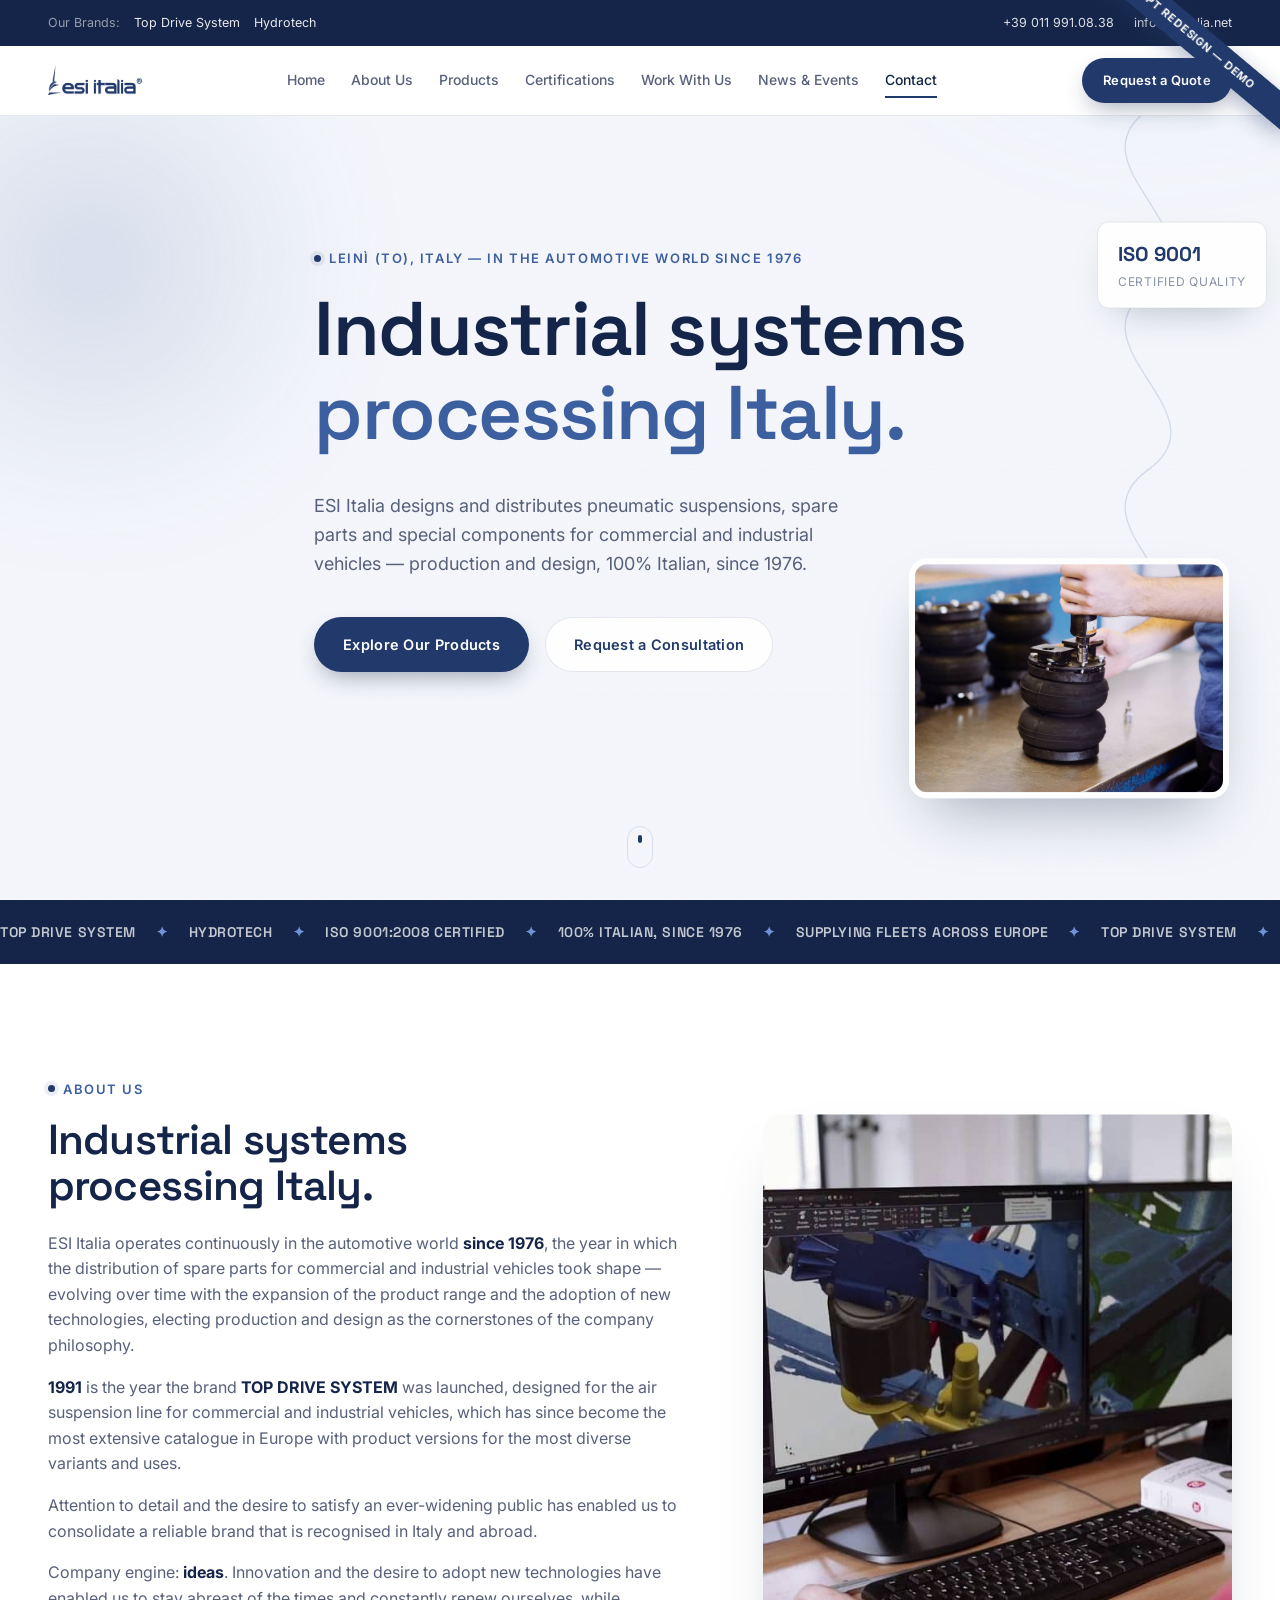
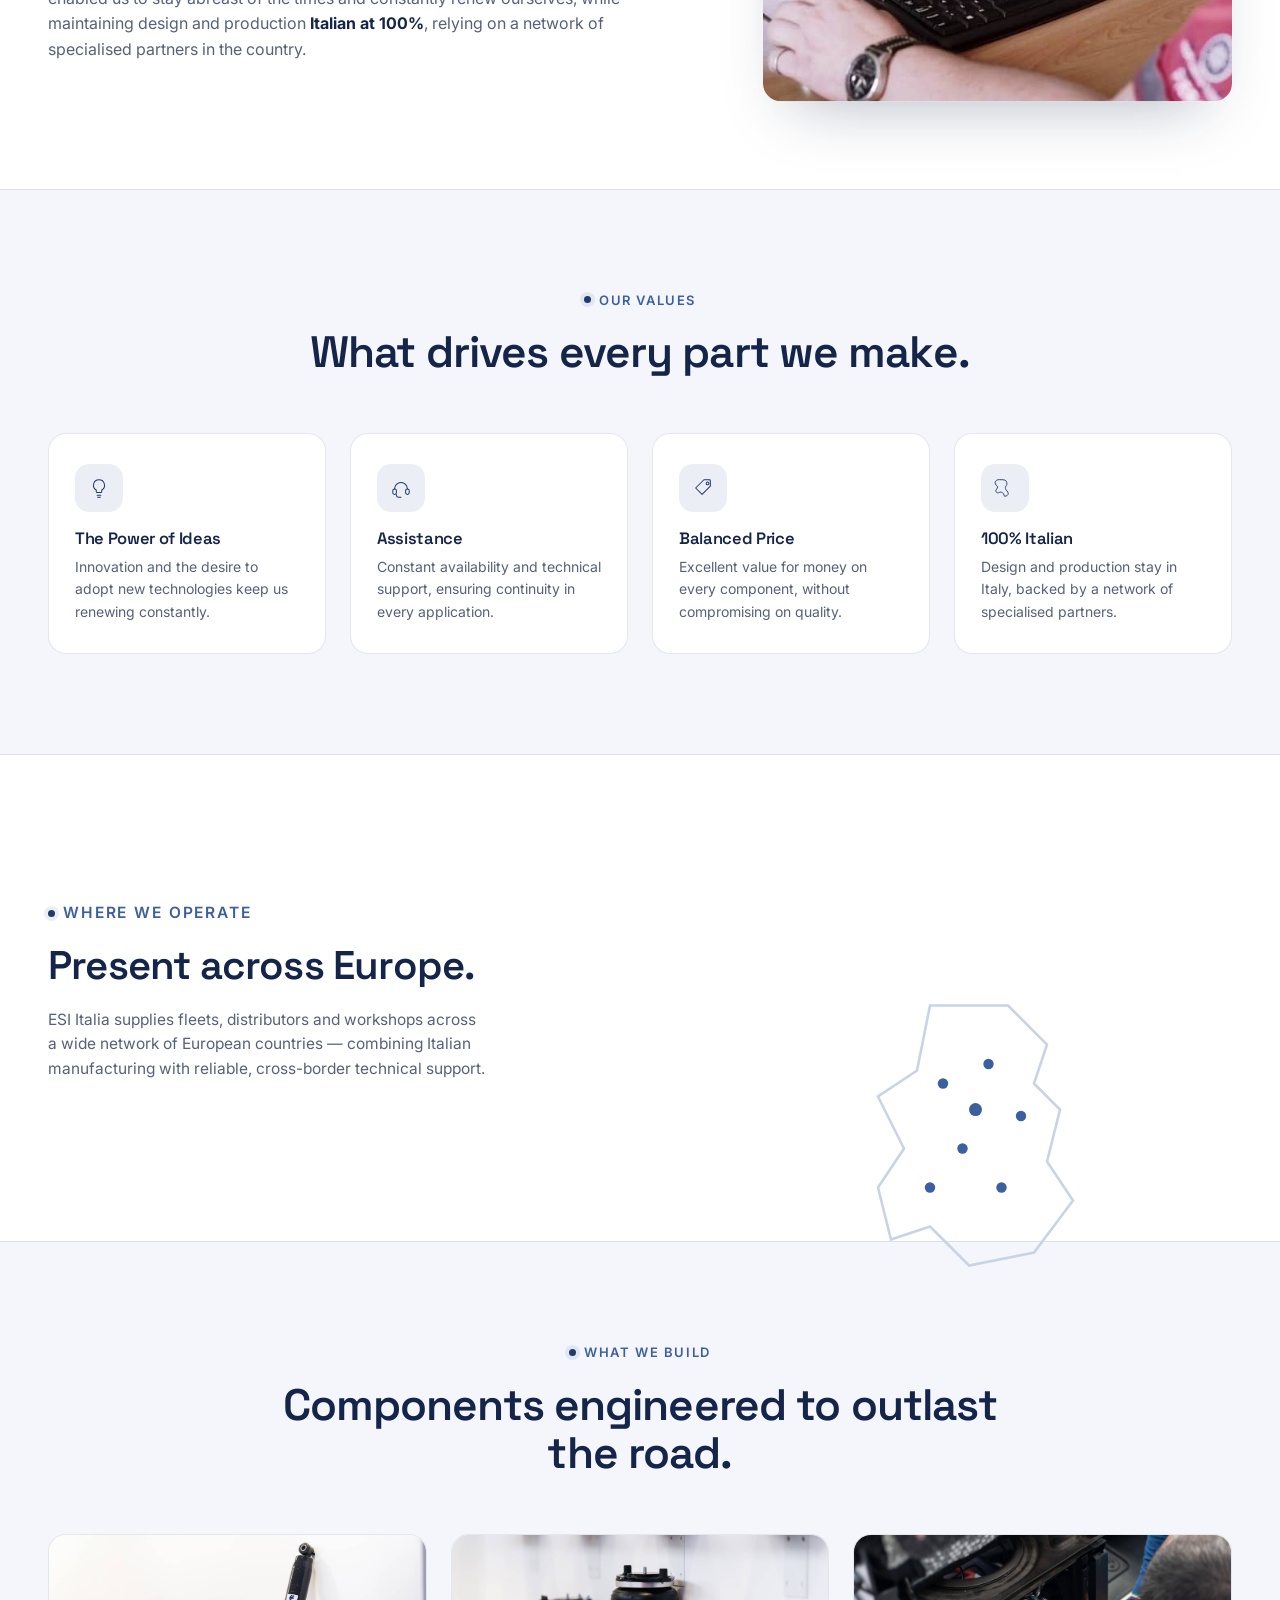
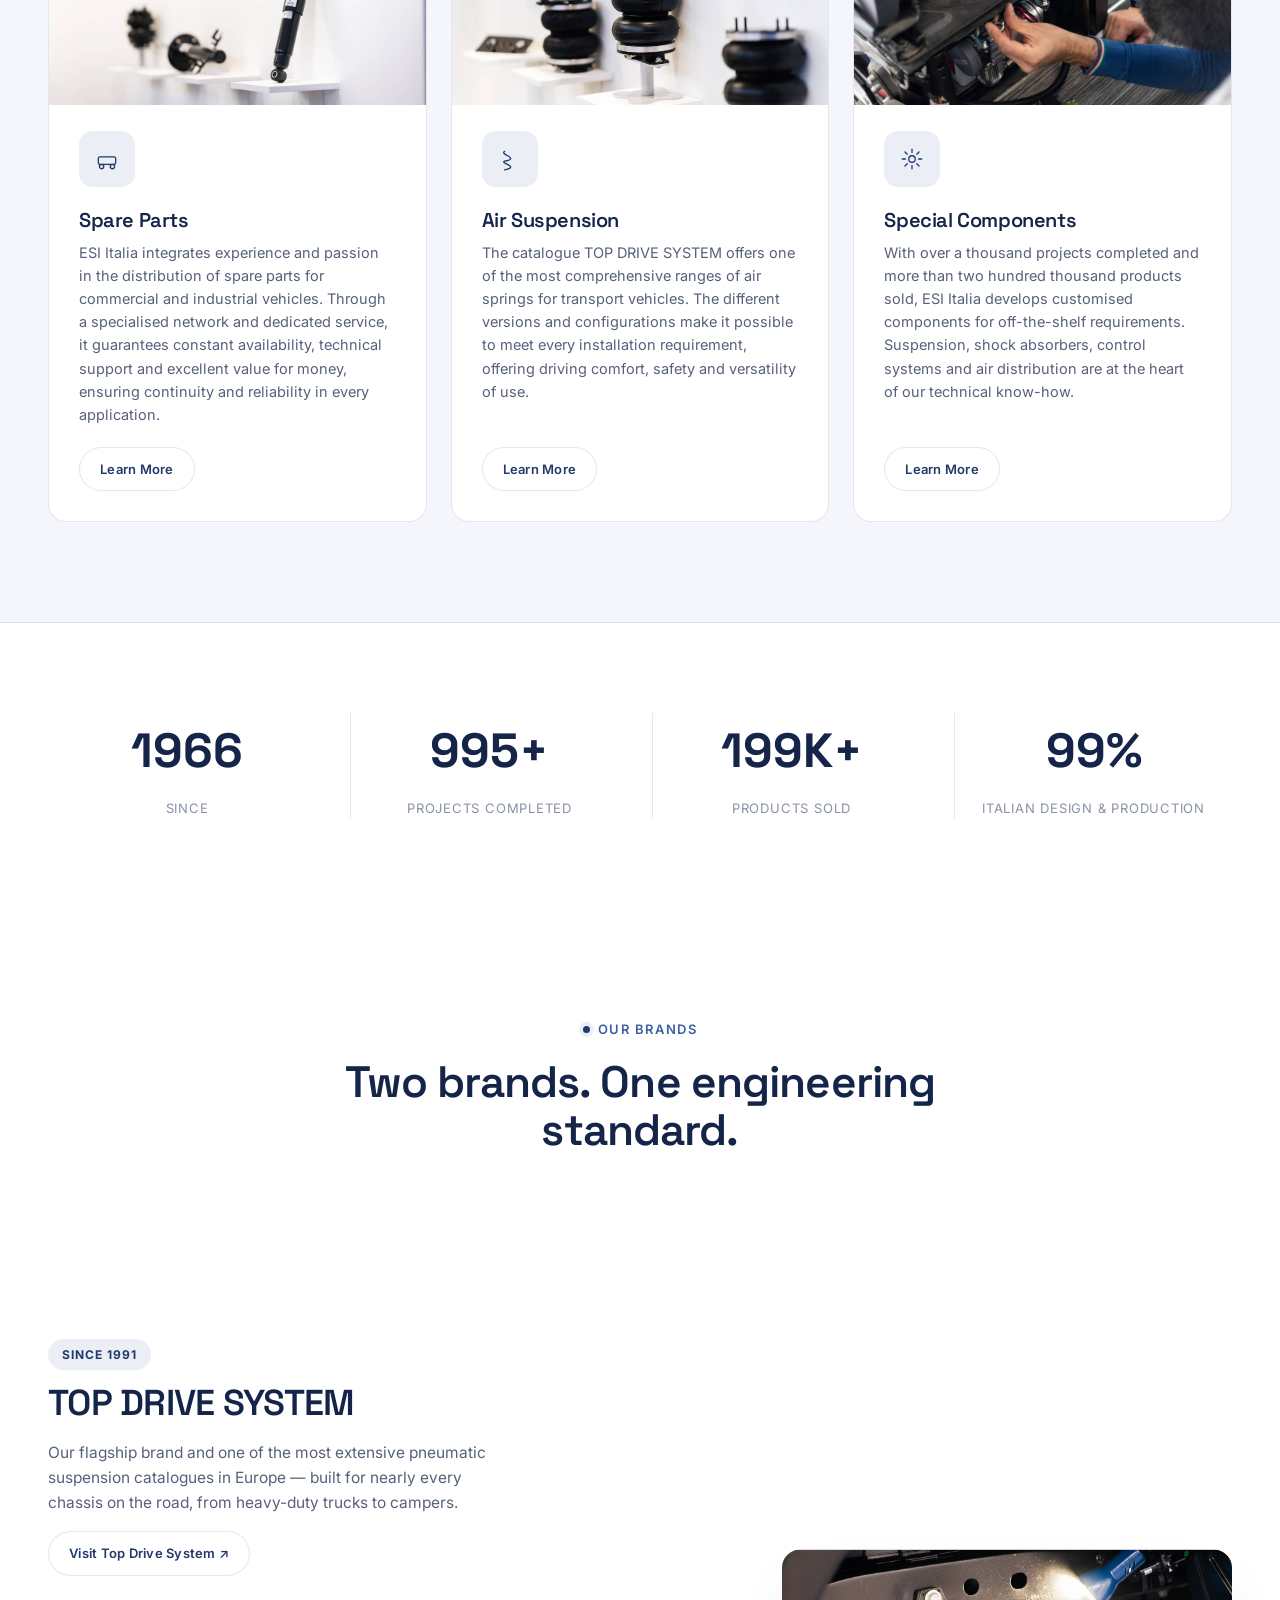
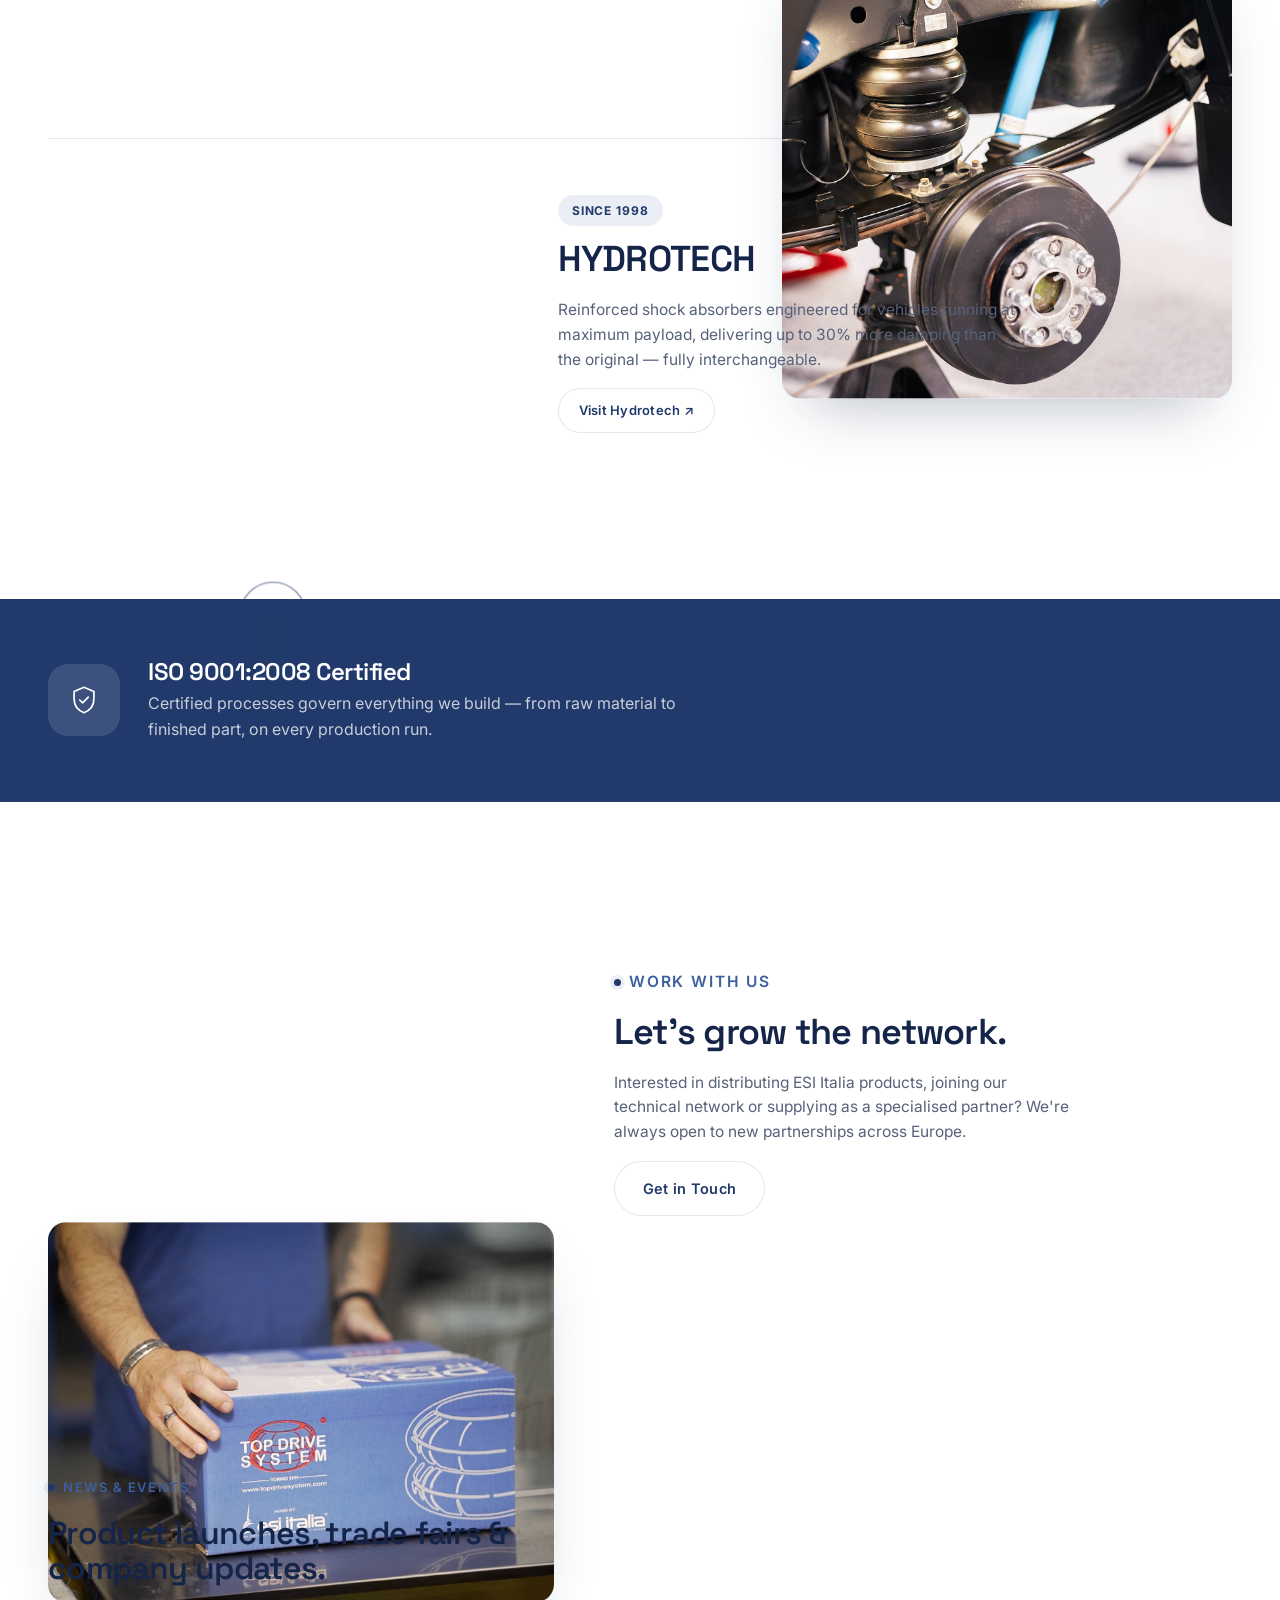
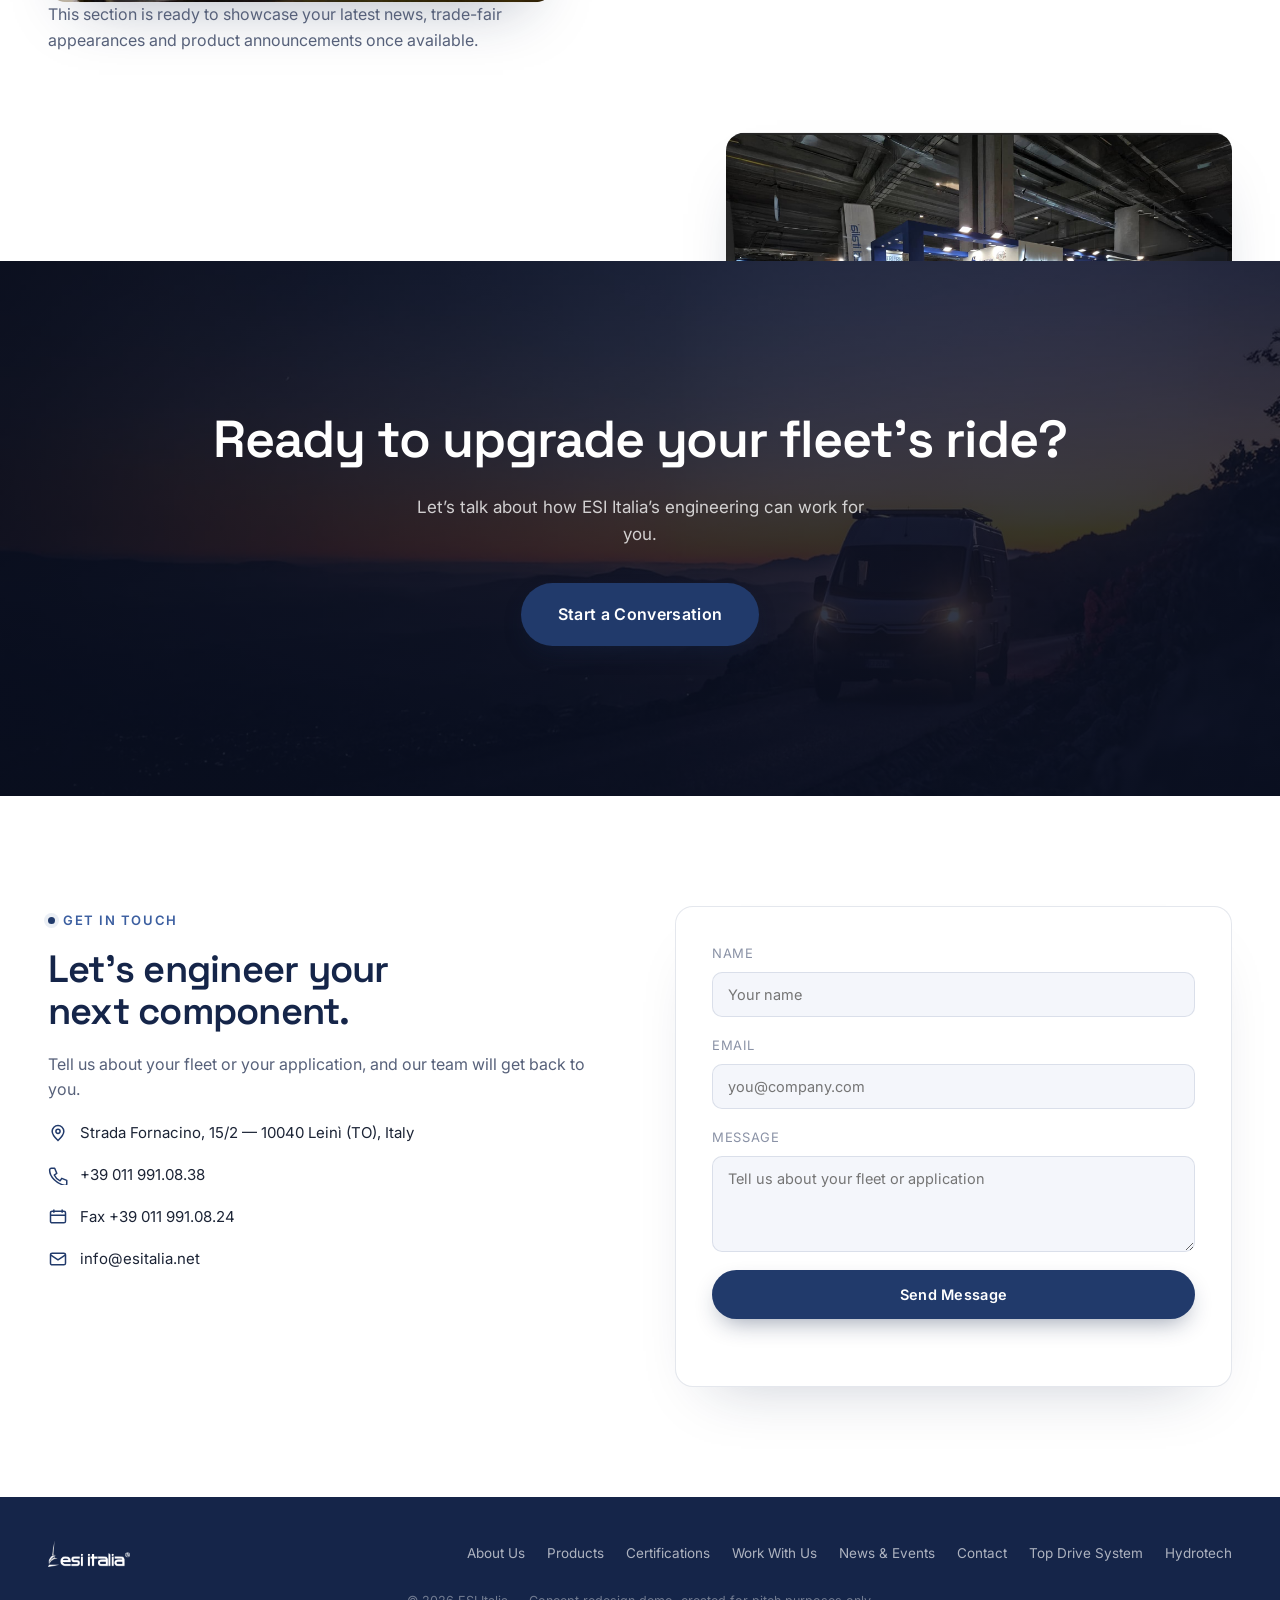
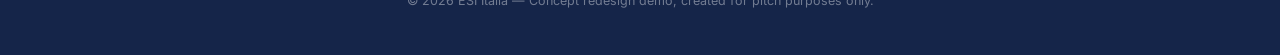
==== esitalia/index.html @ 76a517fd "Wire in real ESI Italia brand assets and photography Move all uploaded images into esitalia/Assets/." ====
<!doctype html>
<html lang="en">
<head>
<meta charset="UTF-8" />
<meta name="viewport" content="width=device-width, initial-scale=1, viewport-fit=cover" />
<title>ESI Italia — Industrial Systems Processing Italy</title>
<meta name="description" content="ESI Italia — pneumatic suspensions, spare parts and special components for commercial and industrial vehicles. In the automotive world since 1976, Leinì (TO), Italy." />
<link rel="icon" type="image/png" href="Assets/favicon.png" />
<link rel="preconnect" href="https://fonts.googleapis.com" />
<link rel="preconnect" href="https://fonts.gstatic.com" crossorigin />
<link href="https://fonts.googleapis.com/css2?family=Space+Grotesk:wght@500;600;700&family=Inter:wght@400;500;600;700&display=swap" rel="stylesheet" />
<link rel="stylesheet" href="css/style.css" />
</head>
<body>

<div class="demo-flag" aria-hidden="true">Concept Redesign — Demo</div>
<div class="progress-bar" id="progressBar"></div>
<div class="noise" aria-hidden="true"></div>

<!-- ================= UTILITY BAR ================= -->
<div class="utility-bar">
  <div class="container utility-inner">
    <div class="utility-brands">
      <span>Our Brands:</span>
      <a href="https://www.topdrivesystem.it/en/" target="_blank" rel="noopener">Top Drive System</a>
      <a href="https://www.hydrotech.it/en/" target="_blank" rel="noopener">Hydrotech</a>
    </div>
    <div class="utility-contact">
      <a href="tel:+390119910838">+39 011 991.08.38</a>
      <a href="mailto:info@esitalia.net">info@esitalia.net</a>
    </div>
  </div>
</div>

<!-- ================= NAV ================= -->
<header class="nav" id="nav">
  <div class="nav-inner container">
    <a href="#home" class="logo" aria-label="ESI Italia home">
      <img src="Assets/Completo-Navy.png" alt="ESI Italia" class="logo-img" />
    </a>

    <nav class="nav-links" id="navLinks">
      <a href="#home" data-nav>Home</a>
      <a href="#about" data-nav>About Us</a>
      <a href="#products" data-nav>Products</a>
      <a href="#certifications" data-nav>Certifications</a>
      <a href="#work" data-nav>Work With Us</a>
      <a href="#news" data-nav>News &amp; Events</a>
      <a href="#contact" data-nav>Contact</a>
    </nav>

    <a href="#contact" class="btn btn-primary btn-sm magnetic">
      <span>Request a Quote</span>
    </a>

    <button class="burger" id="burger" aria-label="Toggle menu" aria-expanded="false">
      <span></span><span></span><span></span>
    </button>
  </div>
</header>

<main id="home">

  <!-- ================= HERO ================= -->
  <section class="hero">
    <div class="hero-bg" aria-hidden="true">
      <div class="blob blob-1" data-speed="0.15"></div>
      <div class="blob blob-2" data-speed="0.28"></div>
      <svg class="hero-lines" data-speed="0.12" viewBox="0 0 800 800" preserveAspectRatio="none" aria-hidden="true">
        <g class="coil" stroke="#3c5fa0" stroke-width="1.4" fill="none" opacity="0.3">
          <path d="M650 40 C 560 90, 740 150, 650 200 C 560 250, 740 310, 650 360 C 560 410, 740 470, 650 520 C 560 570, 740 630, 650 680" />
        </g>
        <g class="grid-lines" stroke="#213a6b" stroke-width="0.5" opacity="0.06">
          <line x1="0" y1="120" x2="800" y2="120"/>
          <line x1="0" y1="320" x2="800" y2="320"/>
          <line x1="0" y1="520" x2="800" y2="520"/>
          <line x1="0" y1="720" x2="800" y2="720"/>
        </g>
      </svg>
      <div class="hero-photo" data-speed="0.1">
        <img src="Assets/esiitalia-montaggio.jpg" alt="ESI Italia technician assembling an air suspension component" loading="eager" />
      </div>
    </div>

    <div class="container hero-inner">
      <p class="eyebrow reveal"><span class="dot"></span>Leinì (TO), Italy — In the Automotive World Since 1976</p>
      <h1 class="hero-title">
        <span class="reveal" style="--d:0">Industrial systems</span>
        <span class="reveal accent-text" style="--d:1">processing Italy.</span>
      </h1>
      <p class="hero-sub reveal" style="--d:2">
        ESI Italia designs and distributes pneumatic suspensions, spare parts and special
        components for commercial and industrial vehicles — production and design, 100%
        Italian, since 1976.
      </p>
      <div class="hero-cta reveal" style="--d:3">
        <a href="#products" class="btn btn-primary magnetic"><span>Explore Our Products</span></a>
        <a href="#contact" class="btn btn-ghost magnetic"><span>Request a Consultation</span></a>
      </div>
    </div>

    <div class="hero-chips" aria-hidden="true">
      <div class="chip chip-1" data-speed="0.2">
        <strong>1000+</strong><span>Projects Delivered</span>
      </div>
      <div class="chip chip-2" data-speed="0.35">
        <strong>200,000+</strong><span>Products Sold</span>
      </div>
      <div class="chip chip-3" data-speed="0.12">
        <strong>ISO 9001</strong><span>Certified Quality</span>
      </div>
    </div>

    <a href="#marquee" class="scroll-cue" aria-label="Scroll down">
      <span></span>
    </a>
  </section>

  <!-- ================= MARQUEE ================= -->
  <section class="marquee" id="marquee">
    <div class="marquee-track">
      <span>TOP DRIVE SYSTEM</span><span class="sep">✦</span>
      <span>HYDROTECH</span><span class="sep">✦</span>
      <span>ISO 9001:2008 CERTIFIED</span><span class="sep">✦</span>
      <span>100% ITALIAN, SINCE 1976</span><span class="sep">✦</span>
      <span>SUPPLYING FLEETS ACROSS EUROPE</span><span class="sep">✦</span>
      <span>TOP DRIVE SYSTEM</span><span class="sep">✦</span>
      <span>HYDROTECH</span><span class="sep">✦</span>
      <span>ISO 9001:2008 CERTIFIED</span><span class="sep">✦</span>
      <span>100% ITALIAN, SINCE 1976</span><span class="sep">✦</span>
      <span>SUPPLYING FLEETS ACROSS EUROPE</span><span class="sep">✦</span>
    </div>
  </section>

  <!-- ================= ABOUT ================= -->
  <section class="about" id="about">
    <div class="container about-grid">
      <div class="about-copy">
        <p class="eyebrow reveal"><span class="dot"></span>About Us</p>
        <h2 class="reveal">Industrial systems processing Italy.</h2>
        <p class="reveal" style="--d:1">
          ESI Italia operates continuously in the automotive world <strong>since 1976</strong>,
          the year in which the distribution of spare parts for commercial and industrial vehicles
          took shape — evolving over time with the expansion of the product range and the adoption
          of new technologies, electing production and design as the cornerstones of the company
          philosophy.
        </p>
        <p class="reveal" style="--d:2">
          <strong>1991</strong> is the year the brand <strong>TOP DRIVE SYSTEM</strong> was launched,
          designed for the air suspension line for commercial and industrial vehicles, which has
          since become the most extensive catalogue in Europe with product versions for the most
          diverse variants and uses.
        </p>
        <p class="reveal" style="--d:3">
          Attention to detail and the desire to satisfy an ever-widening public has enabled us to
          consolidate a reliable brand that is recognised in Italy and abroad.
        </p>
        <p class="reveal" style="--d:4">
          Company engine: <strong>ideas</strong>. Innovation and the desire to adopt new
          technologies have enabled us to stay abreast of the times and constantly renew ourselves,
          while maintaining design and production <strong>Italian at 100%</strong>, relying on a
          network of specialised partners in the country.
        </p>
      </div>
      <div class="about-visual reveal" style="--d:2" data-speed="0.08">
        <img src="Assets/esiitalia-progettazione-sospensioni.jpeg" alt="ESI Italia engineers designing suspension components in CAD" loading="lazy" />
      </div>
    </div>
  </section>

  <!-- ================= VALUES ================= -->
  <section class="values">
    <div class="container">
      <p class="eyebrow reveal center"><span class="dot"></span>Our Values</p>
      <h2 class="section-title reveal center">What drives every part we make.</h2>
      <div class="values-grid">
        <div class="value reveal">
          <div class="card-icon sm"><svg viewBox="0 0 48 48"><path d="M24 6a12 12 0 0 0-6 22.4V32a2 2 0 0 0 2 2h8a2 2 0 0 0 2-2v-3.6A12 12 0 0 0 24 6z" stroke="#213a6b" stroke-width="2.2" fill="none" stroke-linejoin="round"/><path d="M20 40h8M21 44h6" stroke="#213a6b" stroke-width="2.2" stroke-linecap="round"/></svg></div>
          <h4>The Power of Ideas</h4>
          <p>Innovation and the desire to adopt new technologies keep us renewing constantly.</p>
        </div>
        <div class="value reveal" style="--d:1">
          <div class="card-icon sm"><svg viewBox="0 0 48 48"><path d="M10 26a14 14 0 0 1 28 0" stroke="#213a6b" stroke-width="2.2" fill="none" stroke-linecap="round"/><rect x="6" y="26" width="8" height="12" rx="4" stroke="#213a6b" stroke-width="2.2" fill="none"/><rect x="34" y="26" width="8" height="12" rx="4" stroke="#213a6b" stroke-width="2.2" fill="none"/><path d="M14 38v2a4 4 0 0 0 4 4h6" stroke="#213a6b" stroke-width="2.2" fill="none" stroke-linecap="round"/></svg></div>
          <h4>Assistance</h4>
          <p>Constant availability and technical support, ensuring continuity in every application.</p>
        </div>
        <div class="value reveal" style="--d:2">
          <div class="card-icon sm"><svg viewBox="0 0 48 48"><path d="M26 6h12a2 2 0 0 1 2 2v12L22 38 8 24 26 6z" stroke="#213a6b" stroke-width="2.2" fill="none" stroke-linejoin="round"/><circle cx="34" cy="14" r="3" stroke="#213a6b" stroke-width="2.2" fill="none"/></svg></div>
          <h4>Balanced Price</h4>
          <p>Excellent value for money on every component, without compromising on quality.</p>
        </div>
        <div class="value reveal" style="--d:3">
          <div class="card-icon sm"><svg viewBox="0 0 48 48"><path d="M20 6c6 0 9 5 8 10-1 4-4 5-3 9 1 5 6 6 6 11 0 4-4 6-8 6-3-8-5-9-9-9-3 0-5 3-8 1-3-2-2-6 0-8 3-3 2-6-1-8-4-3-3-9 1-11 3-2 8-1 14-1z" stroke="#213a6b" stroke-width="2" fill="none" stroke-linejoin="round"/></svg></div>
          <h4>100% Italian</h4>
          <p>Design and production stay in Italy, backed by a network of specialised partners.</p>
        </div>
      </div>
    </div>
  </section>

  <!-- ================= WHERE WE OPERATE ================= -->
  <section class="operate">
    <div class="container operate-grid">
      <div class="operate-copy reveal">
        <p class="eyebrow"><span class="dot"></span>Where We Operate</p>
        <h2>Present across Europe.</h2>
        <p>ESI Italia supplies fleets, distributors and workshops across a wide network of
        European countries — combining Italian manufacturing with reliable, cross-border
        technical support.</p>
      </div>
      <div class="operate-visual reveal" style="--d:1" data-speed="0.08">
        <svg viewBox="0 0 200 220" class="europe-art" aria-hidden="true">
          <path d="M60 10 L120 10 L150 40 L140 70 L160 90 L150 130 L170 160 L140 200 L90 210 L60 180 L30 190 L20 150 L40 120 L20 80 L50 60 Z"
                fill="none" stroke="#c9d3e6" stroke-width="2"/>
          <circle class="pin" cx="70" cy="70" r="4"/>
          <circle class="pin" cx="105" cy="55" r="4"/>
          <circle class="pin" cx="130" cy="95" r="4"/>
          <circle class="pin" cx="85" cy="120" r="4"/>
          <circle class="pin" cx="60" cy="150" r="4"/>
          <circle class="pin" cx="115" cy="150" r="4"/>
          <circle class="pin" cx="95" cy="90" r="5" style="--pd:0.3s"/>
        </svg>
      </div>
    </div>
  </section>

  <!-- ================= PRODUCTS ================= -->
  <section class="products" id="products">
    <div class="container">
      <p class="eyebrow reveal center"><span class="dot"></span>What We Build</p>
      <h2 class="section-title reveal center">Components engineered to outlast the road.</h2>

      <div class="product-grid">
        <article class="product-card reveal">
          <div class="product-photo"><img src="Assets/esi-italia-prodotti-made-in-italy-innovativi.jpg" alt="ESI Italia spare parts and shock absorbers on display" loading="lazy" /></div>
          <div class="card-icon">
            <svg viewBox="0 0 48 48"><rect x="8" y="20" width="32" height="14" rx="3" stroke="#213a6b" stroke-width="2.4" fill="none"/><circle cx="14" cy="38" r="4" stroke="#213a6b" stroke-width="2.4" fill="none"/><circle cx="34" cy="38" r="4" stroke="#213a6b" stroke-width="2.4" fill="none"/></svg>
          </div>
          <h3>Spare Parts</h3>
          <p>ESI Italia integrates experience and passion in the distribution of spare parts for commercial and industrial vehicles. Through a specialised network and dedicated service, it guarantees constant availability, technical support and excellent value for money, ensuring continuity and reliability in every application.</p>
          <a href="#contact" class="btn btn-ghost btn-sm magnetic"><span>Learn More</span></a>
        </article>

        <article class="product-card reveal" style="--d:1">
          <div class="product-photo"><img src="Assets/esiitalia-esposizione-sospensioni-in-fiera.jpg" alt="TOP DRIVE SYSTEM air suspension bellows on display" loading="lazy" /></div>
          <div class="card-icon">
            <svg viewBox="0 0 48 48"><path d="M14 10 C 4 16, 44 22, 14 28 C 4 32, 44 38, 14 44" stroke="#213a6b" stroke-width="2.4" fill="none" stroke-linecap="round"/></svg>
          </div>
          <h3>Air Suspension</h3>
          <p>The catalogue TOP DRIVE SYSTEM offers one of the most comprehensive ranges of air springs for transport vehicles. The different versions and configurations make it possible to meet every installation requirement, offering driving comfort, safety and versatility of use.</p>
          <a href="#contact" class="btn btn-ghost btn-sm magnetic"><span>Learn More</span></a>
        </article>

        <article class="product-card reveal" style="--d:2">
          <div class="product-photo"><img src="Assets/sopensioni-con-qualita-italiana.jpeg" alt="ESI Italia technician installing an air control unit" loading="lazy" /></div>
          <div class="card-icon">
            <svg viewBox="0 0 48 48"><circle cx="24" cy="24" r="6" stroke="#213a6b" stroke-width="2.4" fill="none"/><path d="M24 6v6M24 36v6M6 24h6M36 24h6M11 11l4.2 4.2M32.8 32.8L37 37M37 11l-4.2 4.2M15.2 32.8L11 37" stroke="#213a6b" stroke-width="2.4" stroke-linecap="round"/></svg>
          </div>
          <h3>Special Components</h3>
          <p>With over a thousand projects completed and more than two hundred thousand products sold, ESI Italia develops customised components for off-the-shelf requirements. Suspension, shock absorbers, control systems and air distribution are at the heart of our technical know-how.</p>
          <a href="#contact" class="btn btn-ghost btn-sm magnetic"><span>Learn More</span></a>
        </article>
      </div>
    </div>
  </section>

  <!-- ================= STATS ================= -->
  <section class="stats container">
    <div class="stat reveal">
      <span class="stat-num" data-count="1976" data-format="year">0</span>
      <span class="stat-label">Since</span>
    </div>
    <div class="stat reveal" style="--d:1">
      <span class="stat-num" data-count="1000" data-suffix="+">0</span>
      <span class="stat-label">Projects Completed</span>
    </div>
    <div class="stat reveal" style="--d:2">
      <span class="stat-num" data-count="200" data-suffix="K+">0</span>
      <span class="stat-label">Products Sold</span>
    </div>
    <div class="stat reveal" style="--d:3">
      <span class="stat-num" data-count="100" data-suffix="%">0</span>
      <span class="stat-label">Italian Design &amp; Production</span>
    </div>
  </section>

  <!-- ================= BRANDS ================= -->
  <section class="brands" id="brands">
    <div class="container">
      <p class="eyebrow reveal center"><span class="dot"></span>Our Brands</p>
      <h2 class="section-title reveal center">Two brands. One engineering standard.</h2>

      <div class="brand-block reveal">
        <div class="brand-copy">
          <span class="brand-tag">Since 1991</span>
          <h3>TOP DRIVE SYSTEM</h3>
          <p>Our flagship brand and one of the most extensive pneumatic suspension catalogues in
          Europe — built for nearly every chassis on the road, from heavy-duty trucks to campers.</p>
          <a href="https://www.topdrivesystem.it/en/" target="_blank" rel="noopener" class="btn btn-ghost btn-sm magnetic"><span>Visit Top Drive System ↗</span></a>
        </div>
        <div class="brand-visual photo" data-speed="0.08">
          <img src="Assets/sospensione-esi-italia-come-funziona.jpg" alt="TOP DRIVE SYSTEM air suspension installed on a vehicle" loading="lazy" />
        </div>
      </div>

      <div class="brand-block reverse reveal" style="--d:1">
        <div class="brand-copy">
          <span class="brand-tag">Since 1998</span>
          <h3>HYDROTECH</h3>
          <p>Reinforced shock absorbers engineered for vehicles running at maximum payload,
          delivering up to 30% more damping than the original — fully interchangeable.</p>
          <a href="https://www.hydrotech.it/en/" target="_blank" rel="noopener" class="btn btn-ghost btn-sm magnetic"><span>Visit Hydrotech ↗</span></a>
        </div>
        <div class="brand-visual" data-speed="0.08">
          <svg viewBox="0 0 200 200"><rect x="70" y="20" width="60" height="160" rx="30" stroke="#213a6b" stroke-width="1.5" fill="none" opacity="0.5"/><rect x="85" y="50" width="30" height="100" rx="15" fill="#213a6b" opacity="0.85"/></svg>
        </div>
      </div>
    </div>
  </section>

  <!-- ================= CERTIFICATIONS ================= -->
  <section class="certifications" id="certifications">
    <div class="container cert-inner reveal">
      <div class="cert-badge">
        <svg viewBox="0 0 48 48"><path d="M24 6l14 6v10c0 10-6 17-14 20-8-3-14-10-14-20V12z" stroke="#fff" stroke-width="2.4" fill="none" stroke-linejoin="round"/><path d="M18 24l4 4 8-8" stroke="#fff" stroke-width="2.4" fill="none" stroke-linecap="round" stroke-linejoin="round"/></svg>
      </div>
      <div>
        <h2>ISO 9001:2008 Certified</h2>
        <p>Certified processes govern everything we build — from raw material to finished part, on every production run.</p>
      </div>
    </div>
  </section>

  <!-- ================= WORK WITH US ================= -->
  <section class="work" id="work">
    <div class="container work-grid">
      <div class="work-photo reveal" data-speed="0.06">
        <img src="Assets/spedizione-prodotti-esiitalia.jpg" alt="Preparing a TOP DRIVE SYSTEM, made by ESI Italia, shipment" loading="lazy" />
      </div>
      <div class="work-copy reveal" style="--d:1">
        <p class="eyebrow"><span class="dot"></span>Work With Us</p>
        <h2>Let&rsquo;s grow the network.</h2>
        <p>Interested in distributing ESI Italia products, joining our technical network or supplying
        as a specialised partner? We're always open to new partnerships across Europe.</p>
        <a href="#contact" class="btn btn-ghost magnetic"><span>Get in Touch</span></a>
      </div>
    </div>
  </section>

  <!-- ================= NEWS ================= -->
  <section class="news" id="news">
    <div class="container news-grid">
      <div class="news-copy reveal">
        <p class="eyebrow"><span class="dot"></span>News &amp; Events</p>
        <h2>Product launches, trade fairs &amp; company updates.</h2>
        <p class="muted">This section is ready to showcase your latest news, trade-fair appearances and product announcements once available.</p>
      </div>
      <div class="news-photo reveal" style="--d:1" data-speed="0.06">
        <img src="Assets/stand-fieristico.jpg" alt="ESI Italia and Top Drive System exhibition stand at a trade fair" loading="lazy" />
      </div>
    </div>
  </section>

  <!-- ================= CTA BANNER ================= -->
  <section class="cta-banner" style="background-image:url('Assets/fiere-di-settore-trasporto-mezzispeciali.jpeg')">
    <div class="container cta-inner reveal">
      <h2>Ready to upgrade your fleet&rsquo;s ride?</h2>
      <p>Let&rsquo;s talk about how ESI Italia&rsquo;s engineering can work for you.</p>
      <a href="#contact" class="btn btn-primary btn-lg magnetic"><span>Start a Conversation</span></a>
    </div>
  </section>

  <!-- ================= CONTACT ================= -->
  <section class="contact" id="contact">
    <div class="container contact-grid">
      <div class="contact-info reveal">
        <p class="eyebrow"><span class="dot"></span>Get in Touch</p>
        <h2>Let&rsquo;s engineer your next component.</h2>
        <p class="muted">Tell us about your fleet or your application, and our team will get back to you.</p>
        <div class="info-line">
          <svg viewBox="0 0 24 24"><path d="M12 21s-7-6.2-7-11a7 7 0 1 1 14 0c0 4.8-7 11-7 11z" stroke="#213a6b" stroke-width="1.8" fill="none"/><circle cx="12" cy="10" r="2.5" stroke="#213a6b" stroke-width="1.8" fill="none"/></svg>
          <span>Strada Fornacino, 15/2 — 10040 Leinì (TO), Italy</span>
        </div>
        <div class="info-line">
          <svg viewBox="0 0 24 24"><path d="M4 4h4l2.5 6-3 2a14 14 0 0 0 7 7l2-3 6 2.5v4a2 2 0 0 1-2 2C10.3 22.5 1.5 13.7 2 5.5A2 2 0 0 1 4 4z" stroke="#213a6b" stroke-width="1.8" fill="none" stroke-linejoin="round"/></svg>
          <span><a href="tel:+390119910838">+39 011 991.08.38</a></span>
        </div>
        <div class="info-line">
          <svg viewBox="0 0 24 24"><rect x="3" y="5" width="18" height="14" rx="2" stroke="#213a6b" stroke-width="1.8" fill="none"/><path d="M7 3v4M17 3v4M3 10h18" stroke="#213a6b" stroke-width="1.8" fill="none"/></svg>
          <span>Fax +39 011 991.08.24</span>
        </div>
        <div class="info-line">
          <svg viewBox="0 0 24 24"><rect x="3" y="5" width="18" height="14" rx="2" stroke="#213a6b" stroke-width="1.8" fill="none"/><path d="M3 7l9 6 9-6" stroke="#213a6b" stroke-width="1.8" fill="none"/></svg>
          <span><a href="mailto:info@esitalia.net">info@esitalia.net</a></span>
        </div>
      </div>

      <form class="contact-form reveal" style="--d:1" onsubmit="event.preventDefault(); this.querySelector('.form-status').textContent='Thanks — this is a demo form, no message was actually sent.';">
        <div class="field">
          <label for="name">Name</label>
          <input id="name" type="text" placeholder="Your name" required />
        </div>
        <div class="field">
          <label for="email">Email</label>
          <input id="email" type="email" placeholder="you@company.com" required />
        </div>
        <div class="field">
          <label for="message">Message</label>
          <textarea id="message" rows="4" placeholder="Tell us about your fleet or application"></textarea>
        </div>
        <button type="submit" class="btn btn-primary magnetic full"><span>Send Message</span></button>
        <p class="form-status" role="status"></p>
      </form>
    </div>
  </section>

</main>

<!-- ================= FOOTER ================= -->
<footer class="footer">
  <div class="container footer-inner">
    <a href="#home" class="logo">
      <img src="Assets/Completo-Bianco.webp" alt="ESI Italia" class="logo-img" />
    </a>
    <nav class="footer-links">
      <a href="#about">About Us</a>
      <a href="#products">Products</a>
      <a href="#certifications">Certifications</a>
      <a href="#work">Work With Us</a>
      <a href="#news">News &amp; Events</a>
      <a href="#contact">Contact</a>
      <a href="https://www.topdrivesystem.it/en/" target="_blank" rel="noopener">Top Drive System</a>
      <a href="https://www.hydrotech.it/en/" target="_blank" rel="noopener">Hydrotech</a>
    </nav>
    <p class="footer-note">© 2026 ESI Italia — Concept redesign demo, created for pitch purposes only.</p>
  </div>
</footer>

<script src="js/main.js"></script>
</body>
</html>
---- esitalia/css/style.css ----
/* ============ ESI Italia — Concept Demo ============ */

:root{
  --bg:#ffffff;
  --bg-soft:#f4f6fb;
  --bg-deep:#eef1f9;
  --navy:#152549;
  --primary:#213a6b;
  --primary-dark:#152549;
  --primary-mid:#3c5fa0;
  --sky:#6f93d6;
  --surface: rgba(33,58,107,0.04);
  --surface-strong: rgba(33,58,107,0.07);
  --border: rgba(33,58,107,0.12);
  --text:#1c2436;
  --text-dim:#57617a;
  --text-faint:#8a92a6;
  --accent:#3c5fa0;
  --accent-soft: rgba(60,95,160,0.1);
  --radius: 18px;
  --radius-sm: 12px;
  --ease: cubic-bezier(.16,1,.3,1);
  --container: 1240px;
  --nav-h: 116px;
}

*,*::before,*::after{ box-sizing:border-box; }
html{ scroll-behavior:auto; }
body{
  margin:0;
  background:var(--bg);
  color:var(--text);
  font-family:'Inter', system-ui, -apple-system, sans-serif;
  font-size:16px;
  line-height:1.6;
  -webkit-font-smoothing:antialiased;
  overflow-x:hidden;
}
h1,h2,h3,h4{
  font-family:'Space Grotesk', 'Inter', sans-serif;
  font-weight:600;
  line-height:1.1;
  margin:0 0 .5em;
  letter-spacing:-0.02em;
  color:var(--navy);
}
p{ margin:0 0 1em; color:var(--text-dim); }
a{ color:inherit; text-decoration:none; }
ul{ list-style:none; margin:0; padding:0; }
img,svg{ display:block; max-width:100%; }
button{ font-family:inherit; }

.container{ max-width:var(--container); margin:0 auto; padding:0 28px; }
::selection{ background:var(--primary); color:#fff; }

@media (prefers-reduced-motion: reduce){
  *{ animation-duration:.001ms !important; animation-iteration-count:1 !important; transition-duration:.001ms !important; scroll-behavior:auto !important; }
}

/* ============ utility bits ============ */
.demo-flag{
  position:fixed; top:14px; right:-46px; z-index:999;
  background:var(--primary); color:#fff; font-weight:700; font-size:11px;
  letter-spacing:.08em; text-transform:uppercase;
  padding:6px 52px; transform:rotate(40deg);
  box-shadow:0 6px 20px rgba(33,58,107,.35);
  pointer-events:none;
}

.progress-bar{
  position:fixed; top:0; left:0; height:3px; width:0%;
  background:linear-gradient(90deg,var(--primary),var(--sky));
  z-index:1000; transition:width .05s linear;
}

.noise{
  position:fixed; inset:0; z-index:2; pointer-events:none;
  opacity:.02; mix-blend-mode:multiply;
  background-image:url("data:image/svg+xml,%3Csvg xmlns='http://www.w3.org/2000/svg' width='120' height='120'%3E%3Cfilter id='n'%3E%3CfeTurbulence type='fractalNoise' baseFrequency='0.9' numOctaves='2' stitchTiles='stitch'/%3E%3C/filter%3E%3Crect width='100%25' height='100%25' filter='url(%23n)'/%3E%3C/svg%3E");
}

.eyebrow{
  display:inline-flex; align-items:center; gap:8px;
  font-size:13px; font-weight:600; letter-spacing:.12em; text-transform:uppercase;
  color:var(--accent); margin:0 0 18px;
}
.eyebrow .dot{ width:7px; height:7px; border-radius:50%; background:var(--primary); box-shadow:0 0 0 4px var(--accent-soft); }
.eyebrow.center{ display:flex; justify-content:center; }
.center{ text-align:center; }
.section-title{ font-size:clamp(28px,4vw,44px); max-width:720px; margin-left:auto; margin-right:auto; }
.accent-text{ color:var(--accent); }
.muted{ color:var(--text-dim); }

/* ============ reveal-on-scroll ============ */
.reveal{
  opacity:0; transform:translateY(34px);
  transition:opacity .8s var(--ease), transform .8s var(--ease);
  transition-delay:calc(var(--d,0) * 90ms);
}
.reveal.in-view{ opacity:1; transform:translateY(0); }
.hero-title .reveal{ display:block; }

/* ============ buttons ============ */
.btn{
  --btn-x:0px; --btn-y:0px;
  position:relative; display:inline-flex; align-items:center; justify-content:center;
  padding:15px 28px; border-radius:100px; font-weight:600; font-size:14.5px;
  letter-spacing:.02em;
  cursor:pointer; border:1px solid transparent; white-space:nowrap;
  transition:transform .35s var(--ease), background .3s, border-color .3s, box-shadow .3s;
  transform:translate(var(--btn-x),var(--btn-y));
}
.btn span{ position:relative; z-index:1; }
.btn-primary{ background:var(--primary); color:#fff; box-shadow:0 10px 24px -8px rgba(21,37,73,.45); }
.btn-primary:hover{ background:var(--primary-dark); box-shadow:0 14px 30px -8px rgba(21,37,73,.55); }
.btn-ghost{ background:#fff; color:var(--primary); border-color:var(--border); }
.btn-ghost:hover{ background:var(--surface); border-color:var(--primary-mid); }
.btn-sm{ padding:11px 20px; font-size:13px; }
.btn-lg{ padding:18px 36px; font-size:16px; }
.btn.full{ width:100%; }

/* ============ utility bar + nav ============ */
.utility-bar{
  position:fixed; top:0; left:0; right:0; z-index:501; height:46px;
  background:var(--navy); display:flex; align-items:center;
}
.utility-inner{ display:flex; align-items:center; justify-content:space-between; width:100%; font-size:12.5px; }
.utility-brands{ display:flex; align-items:center; gap:14px; color:rgba(255,255,255,.55); }
.utility-brands a{ color:rgba(255,255,255,.9); transition:color .25s; }
.utility-brands a:hover{ color:#fff; }
.utility-contact{ display:flex; align-items:center; gap:20px; }
.utility-contact a{ color:rgba(255,255,255,.85); transition:color .25s; }
.utility-contact a:hover{ color:#fff; }

.nav{
  position:fixed; top:46px; left:0; right:0; z-index:500;
  height:70px; display:flex; align-items:center; background:#fff;
  border-bottom:1px solid var(--border);
  transition:box-shadow .4s var(--ease);
}
.nav.scrolled{ box-shadow:0 8px 30px -12px rgba(21,37,73,.18); }
.nav-inner{ display:flex; align-items:center; justify-content:space-between; width:100%; gap:24px; }

.logo{ display:flex; align-items:center; gap:9px; flex-shrink:0; }
.logo-img{ height:30px; width:auto; }
.footer .logo-img{ height:26px; }

.nav-links{ display:flex; align-items:center; gap:26px; margin:0 auto; }
.nav-links a{ font-size:14px; font-weight:500; color:var(--text-dim); position:relative; padding:6px 0; transition:color .25s; }
.nav-links a::after{ content:''; position:absolute; left:0; bottom:0; height:2px; width:0; background:var(--primary); transition:width .3s var(--ease); }
.nav-links a:hover, .nav-links a.active{ color:var(--navy); }
.nav-links a.active::after, .nav-links a:hover::after{ width:100%; }

.burger{ display:none; flex-direction:column; justify-content:center; gap:5px; width:40px; height:40px; background:none; border:none; cursor:pointer; padding:0; }
.burger span{ width:22px; height:2px; background:var(--navy); transition:transform .3s, opacity .3s; margin:0 auto; }
.burger.open span:nth-child(1){ transform:translateY(7px) rotate(45deg); }
.burger.open span:nth-child(2){ opacity:0; }
.burger.open span:nth-child(3){ transform:translateY(-7px) rotate(-45deg); }

/* ============ hero ============ */
.hero{ position:relative; min-height:100vh; display:flex; flex-direction:column; justify-content:center; padding-top:var(--nav-h); overflow:hidden; background:var(--bg-soft); }
.hero-bg{ position:absolute; inset:0; z-index:0; }
.blob{ position:absolute; border-radius:50%; filter:blur(90px); opacity:.5; will-change:transform; }
.blob-1{ width:520px; height:520px; top:-180px; right:-140px; background:radial-gradient(circle,var(--sky) 0%, transparent 70%); }
.blob-2{ width:420px; height:420px; bottom:-160px; left:-120px; background:radial-gradient(circle,var(--primary-mid) 0%, transparent 70%); opacity:.28; }
.hero-lines{ position:absolute; top:0; right:0; width:55%; height:100%; opacity:.6; }
.coil path{ stroke-dasharray:1400; stroke-dashoffset:1400; animation:draw 2.4s var(--ease) .3s forwards; }
.hero-photo{
  position:absolute; right:4%; bottom:6%; width:320px; height:240px;
  border-radius:var(--radius); overflow:hidden; box-shadow:0 30px 60px -24px rgba(21,37,73,.4);
  border:6px solid #fff;
}
.hero-photo img{ width:100%; height:100%; object-fit:cover; }

.hero-inner{ position:relative; z-index:1; padding-top:20px; padding-bottom:120px; }
.hero-title{ font-size:clamp(38px,6.4vw,76px); max-width:820px; }
.hero-sub{ max-width:560px; font-size:18px; margin-top:22px; }
.hero-cta{ display:flex; gap:16px; margin-top:38px; flex-wrap:wrap; }

.hero-chips{ position:absolute; inset:0; z-index:1; pointer-events:none; }
.chip{ position:absolute; display:flex; flex-direction:column; gap:2px; padding:16px 20px; border-radius:var(--radius-sm); background:#fff; border:1px solid var(--border); box-shadow:0 16px 40px -20px rgba(21,37,73,.35); animation:float 6s ease-in-out infinite; }
.chip strong{ font-family:'Space Grotesk',sans-serif; font-size:20px; color:var(--primary); }
.chip span{ font-size:12px; color:var(--text-faint); text-transform:uppercase; letter-spacing:.06em; }
.chip-1{ right:8%; top:20%; animation-delay:0s; }
.chip-2{ right:15%; bottom:30%; animation-delay:1.2s; }
.chip-3{ right:1%; bottom:52%; animation-delay:2.4s; }

.scroll-cue{ position:absolute; bottom:32px; left:50%; transform:translateX(-50%); z-index:1; width:26px; height:42px; border:1.5px solid var(--border); border-radius:100px; }
.scroll-cue span{ position:absolute; top:8px; left:50%; transform:translateX(-50%); width:4px; height:8px; border-radius:2px; background:var(--primary); animation:scrollcue 1.8s ease-in-out infinite; }

@keyframes float{ 0%,100%{ transform:translateY(0); } 50%{ transform:translateY(-14px); } }
@keyframes scrollcue{ 0%{ opacity:1; transform:translate(-50%,0);} 70%{ opacity:0; transform:translate(-50%,16px);} 100%{opacity:0;} }
@keyframes draw{ to{ stroke-dashoffset:0; } }

/* ============ marquee ============ */
.marquee{ border-top:1px solid var(--border); border-bottom:1px solid var(--border); background:var(--navy); overflow:hidden; padding:20px 0; }
.marquee-track{ display:flex; gap:20px; white-space:nowrap; width:max-content; animation:scroll-left 32s linear infinite; font-family:'Space Grotesk',sans-serif; font-size:14px; font-weight:600; letter-spacing:.04em; color:rgba(255,255,255,.75); }
.marquee-track .sep{ color:var(--sky); }
@keyframes scroll-left{ from{ transform:translateX(0); } to{ transform:translateX(-50%); } }

/* ============ about ============ */
.about{ padding:110px 0; }
.about-grid{ display:grid; grid-template-columns:1.15fr .85fr; gap:80px; align-items:center; }
.about-visual{ border-radius:var(--radius); overflow:hidden; box-shadow:0 30px 60px -30px rgba(21,37,73,.35); }
.about-visual img{ width:100%; height:100%; object-fit:cover; display:block; aspect-ratio:4/5; }
.about-copy h2{ font-size:clamp(28px,4vw,42px); max-width:520px; }
.about-copy strong{ color:var(--navy); }

/* ============ values ============ */
.values{ padding:100px 0; background:var(--bg-soft); border-top:1px solid var(--border); border-bottom:1px solid var(--border); }
.values-grid{ display:grid; grid-template-columns:repeat(4,1fr); gap:24px; margin-top:56px; }
.value{ background:#fff; border:1px solid var(--border); border-radius:var(--radius); padding:30px 26px; transition:transform .4s var(--ease), box-shadow .4s var(--ease); }
.value:hover{ transform:translateY(-6px); box-shadow:0 20px 40px -24px rgba(21,37,73,.3); }
.value h4{ font-size:16.5px; margin-bottom:8px; }
.value p{ font-size:14px; margin:0; }
.card-icon{ width:56px; height:56px; border-radius:14px; background:var(--accent-soft); display:flex; align-items:center; justify-content:center; margin-bottom:22px; }
.card-icon svg{ width:26px; height:26px; }
.card-icon.sm{ width:48px; height:48px; margin-bottom:18px; }
.card-icon.sm svg{ width:22px; height:22px; }

/* ============ where we operate ============ */
.operate{ padding:100px 0; }
.operate-grid{ display:grid; grid-template-columns:1fr .8fr; gap:60px; align-items:center; }
.operate-copy h2{ font-size:clamp(28px,4vw,40px); }
.operate-copy p{ max-width:440px; font-size:15.5px; }
.operate-visual{ display:flex; justify-content:center; }
.europe-art{ width:100%; max-width:260px; }
.europe-art .pin{ fill:var(--primary-mid); animation:pinpulse 2.4s ease-in-out infinite; animation-delay:var(--pd,0s); }
@keyframes pinpulse{ 0%,100%{ opacity:.55; } 50%{ opacity:1; } }

/* ============ products ============ */
.products{ padding:100px 0; background:var(--bg-soft); border-top:1px solid var(--border); border-bottom:1px solid var(--border); }
.product-grid{ display:grid; grid-template-columns:repeat(3,1fr); gap:24px; margin-top:56px; }
.product-card{ background:#fff; border:1px solid var(--border); border-radius:var(--radius); overflow:hidden; transition:transform .45s var(--ease), box-shadow .4s var(--ease); display:flex; flex-direction:column; }
.product-card:hover{ transform:translateY(-8px); box-shadow:0 24px 48px -28px rgba(21,37,73,.32); }
.product-photo{ height:170px; overflow:hidden; }
.product-photo img{ width:100%; height:100%; object-fit:cover; transition:transform .6s var(--ease); }
.product-card:hover .product-photo img{ transform:scale(1.06); }
.product-card .card-icon,
.product-card h3,
.product-card p,
.product-card > a{ margin-left:30px; margin-right:30px; }
.product-card .card-icon{ margin-top:26px; }
.product-card > a{ margin-bottom:30px; margin-top:6px; align-self:flex-start; }
.product-card h3{ font-size:20px; }
.product-card p{ font-size:14.5px; flex-grow:1; }

/* ============ stats ============ */
.stats{ display:grid; grid-template-columns:repeat(4,1fr); gap:24px; padding:90px 28px; }
.stat{ text-align:center; padding:0 12px; border-left:1px solid var(--border); }
.stat:first-child{ border-left:none; }
.stat-num{ display:block; font-family:'Space Grotesk',sans-serif; font-weight:700; font-size:clamp(32px,4vw,48px); color:var(--navy); }
.stat-label{ display:block; margin-top:8px; font-size:13px; color:var(--text-faint); text-transform:uppercase; letter-spacing:.06em; }

/* ============ brands ============ */
.brands{ padding:110px 0; }
.brand-block{ display:grid; grid-template-columns:1.2fr .8fr; gap:60px; align-items:center; padding:56px 0; border-bottom:1px solid var(--border); }
.brand-block:last-child{ border-bottom:none; }
.brand-block.reverse{ grid-template-columns:.8fr 1.2fr; }
.brand-block.reverse .brand-copy{ order:2; }
.brand-block.reverse .brand-visual{ order:1; }
.brand-tag{ display:inline-block; font-size:12px; font-weight:700; letter-spacing:.08em; text-transform:uppercase; color:var(--primary); background:var(--accent-soft); padding:6px 14px; border-radius:100px; margin-bottom:14px; }
.brand-copy h3{ font-size:clamp(26px,3.4vw,36px); }
.brand-copy p{ max-width:460px; font-size:15.5px; }
.brand-visual{ display:flex; justify-content:center; opacity:.9; }
.brand-visual svg{ width:70%; max-width:220px; animation:spin-slow 22s linear infinite; }
@keyframes spin-slow{ from{ transform:rotate(0); } to{ transform:rotate(360deg); } }
.brand-visual.photo{ width:100%; border-radius:var(--radius); overflow:hidden; box-shadow:0 30px 60px -30px rgba(21,37,73,.35); opacity:1; }
.brand-visual.photo img{ width:100%; height:100%; object-fit:cover; aspect-ratio:1/1; display:block; }

/* ============ certifications ============ */
.certifications{ background:var(--primary); padding:60px 0; }
.cert-inner{ display:flex; align-items:center; gap:28px; }
.cert-badge{ width:72px; height:72px; border-radius:20px; background:rgba(255,255,255,.12); display:flex; align-items:center; justify-content:center; flex-shrink:0; }
.cert-badge svg{ width:34px; height:34px; }
.certifications h2{ color:#fff; font-size:24px; margin-bottom:6px; }
.certifications p{ color:rgba(255,255,255,.75); margin:0; max-width:560px; }

/* ============ work / news ============ */
.work{ padding:100px 0; }
.work-grid{ display:grid; grid-template-columns:.9fr 1.1fr; gap:60px; align-items:center; }
.work-photo, .news-photo{ border-radius:var(--radius); overflow:hidden; box-shadow:0 30px 60px -30px rgba(21,37,73,.35); }
.work-photo img, .news-photo img{ width:100%; height:100%; object-fit:cover; aspect-ratio:4/3; display:block; }
.work-copy h2{ font-size:clamp(26px,3.4vw,36px); }
.work-copy p{ max-width:460px; font-size:15.5px; }

.news{ padding:0 0 100px; }
.news-grid{ display:grid; grid-template-columns:1.1fr .9fr; gap:60px; align-items:center; }
.news-copy h2{ font-size:clamp(24px,3vw,32px); max-width:480px; }
.news-copy p{ max-width:460px; }

/* ============ cta banner ============ */
.cta-banner{ padding:150px 0; position:relative; overflow:hidden; background-size:cover; background-position:center; }
.cta-banner::before{ content:''; position:absolute; inset:0; z-index:0; background:linear-gradient(180deg, rgba(10,16,34,.75), rgba(10,16,34,.88)); }
.cta-inner{ position:relative; z-index:1; text-align:center; }
.cta-inner h2{ font-size:clamp(30px,5vw,52px); color:#fff; }
.cta-inner p{ font-size:17px; max-width:480px; margin:0 auto 34px; color:rgba(255,255,255,.78); }

/* ============ contact ============ */
.contact{ padding:110px 0; }
.contact-grid{ display:grid; grid-template-columns:1fr 1fr; gap:70px; align-items:start; }
.contact-info h2{ font-size:clamp(26px,3.6vw,38px); max-width:420px; }
.info-line{ display:flex; align-items:center; gap:12px; margin-top:18px; font-size:15px; }
.info-line svg{ width:20px; height:20px; flex-shrink:0; }
.info-line a{ transition:color .25s; }
.info-line a:hover{ color:var(--primary); }

.contact-form{ background:#fff; border:1px solid var(--border); border-radius:var(--radius); padding:36px; display:grid; gap:18px; box-shadow:0 30px 60px -36px rgba(21,37,73,.25); }
.field{ display:grid; gap:8px; }
.field label{ font-size:13px; color:var(--text-faint); text-transform:uppercase; letter-spacing:.05em; }
.field input, .field textarea{ background:var(--bg-soft); border:1px solid var(--border); border-radius:10px; padding:13px 15px; color:var(--text); font-family:inherit; font-size:14.5px; resize:vertical; transition:border-color .25s; }
.field input:focus, .field textarea:focus{ outline:none; border-color:var(--primary-mid); }
.form-status{ font-size:13px; color:var(--accent); min-height:1em; margin:0; }

/* ============ footer ============ */
.footer{ background:var(--navy); padding:44px 0; }
.footer-inner{ display:flex; align-items:center; justify-content:space-between; flex-wrap:wrap; gap:24px; }
.footer-links{ display:flex; gap:22px; flex-wrap:wrap; }
.footer-links a{ font-size:13.5px; color:rgba(255,255,255,.65); transition:color .25s; }
.footer-links a:hover{ color:#fff; }
.footer-note{ font-size:12.5px; color:rgba(255,255,255,.4); margin:0; width:100%; text-align:center; }

/* ============ responsive ============ */
@media (max-width:980px){
  .about-grid{ grid-template-columns:1fr; gap:50px; }
  .about-visual{ order:-1; }
  .product-grid{ grid-template-columns:1fr 1fr; }
  .values-grid{ grid-template-columns:1fr 1fr; }
  .brand-block, .brand-block.reverse{ grid-template-columns:1fr; text-align:left; }
  .brand-block.reverse .brand-copy, .brand-block.reverse .brand-visual{ order:initial; }
  .brand-visual{ order:-1; }
  .operate-grid{ grid-template-columns:1fr; }
  .operate-visual{ order:-1; }
  .work-grid, .news-grid{ grid-template-columns:1fr; }
  .news-photo{ order:-1; }
  .contact-grid{ grid-template-columns:1fr; }
  .stats{ grid-template-columns:1fr 1fr; row-gap:40px; }
  .stat:nth-child(3){ border-left:none; }
  .utility-brands span{ display:none; }
}

@media (max-width:760px){
  :root{ --nav-h:108px; }
  .utility-contact a:first-child{ display:none; }
  .nav-links, .nav .btn-primary{ display:none; }
  .burger{ display:flex; }
  .nav.menu-open .nav-links{
    display:flex; position:fixed; inset:116px 0 0 0; height:calc(100vh - 116px);
    background:#fff; flex-direction:column; justify-content:center; align-items:center; gap:26px;
  }
  .nav.menu-open .nav-links a{ font-size:20px; }
  .hero-chips, .hero-photo{ display:none; }
  .product-grid{ grid-template-columns:1fr; }
  .values-grid{ grid-template-columns:1fr 1fr; }
  .cert-inner{ flex-direction:column; text-align:center; }
  .demo-flag{ font-size:9px; padding:5px 44px; top:10px; right:-44px; }
}
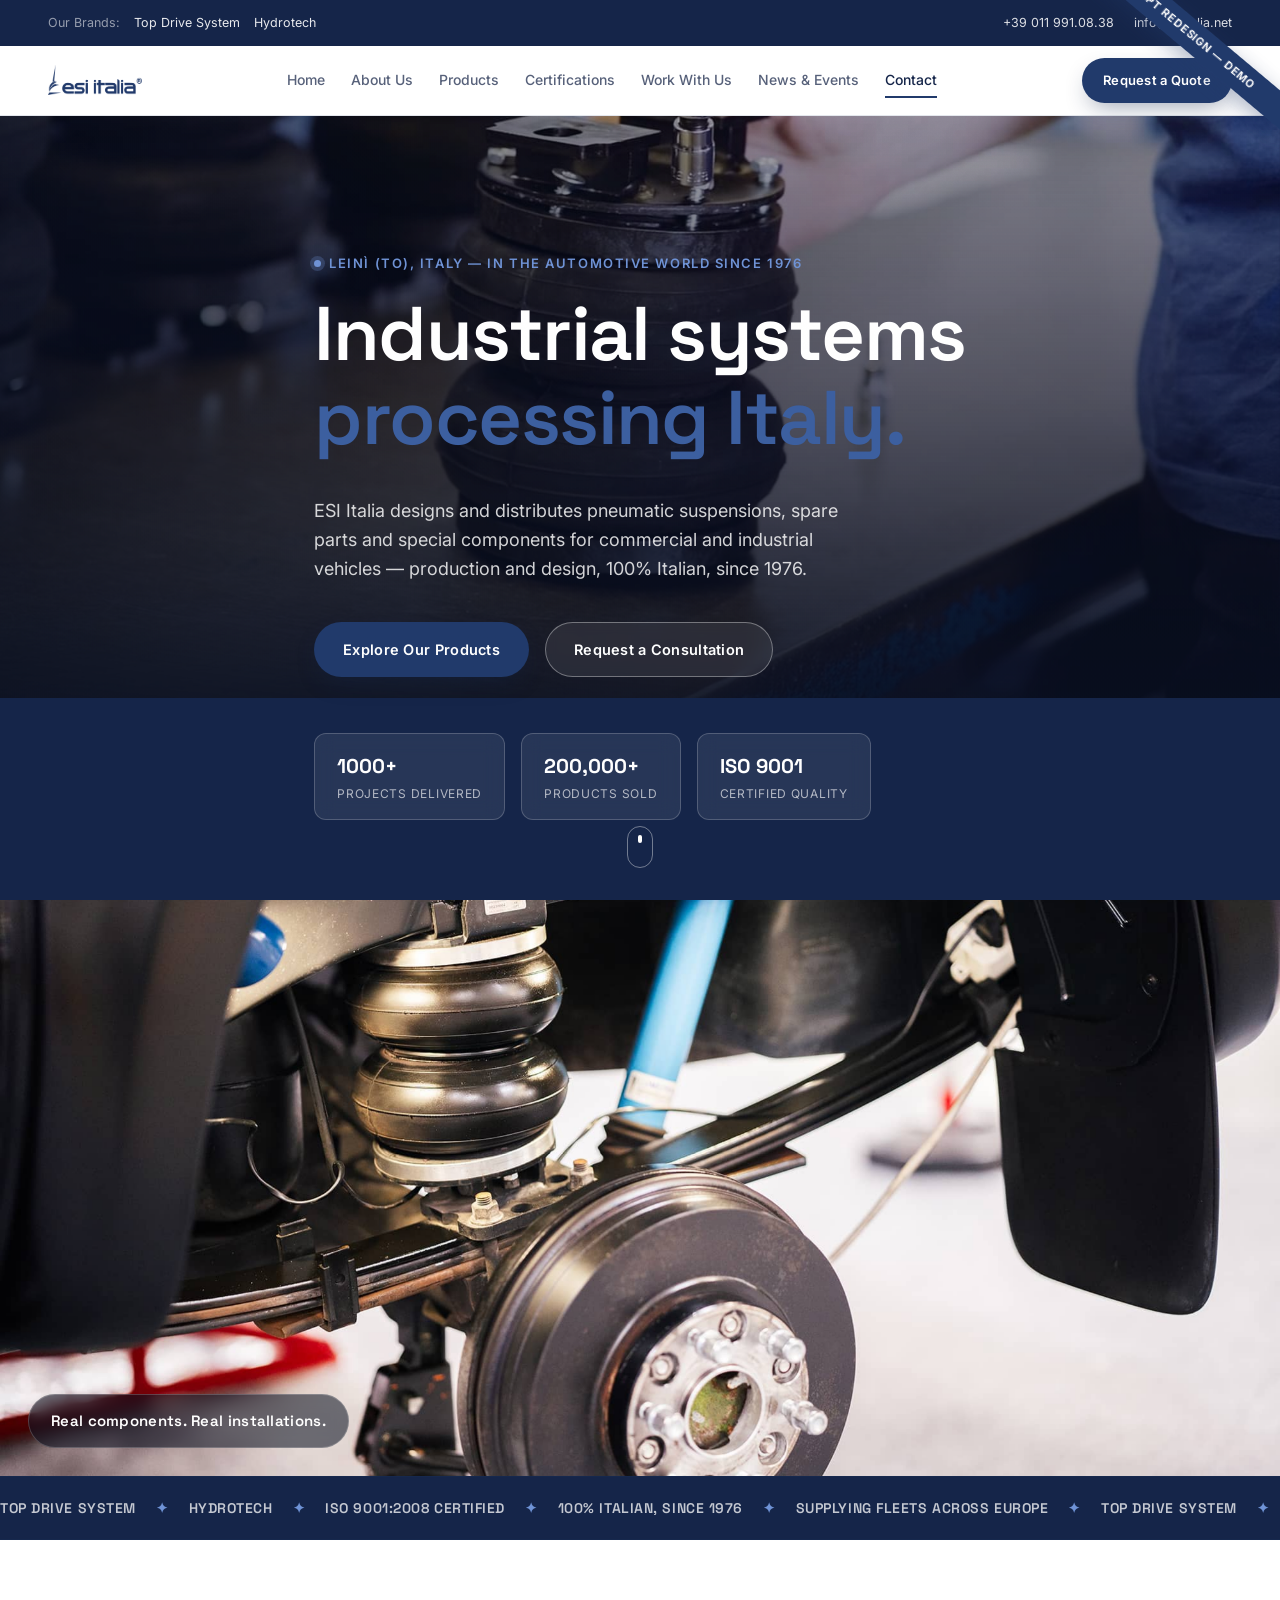
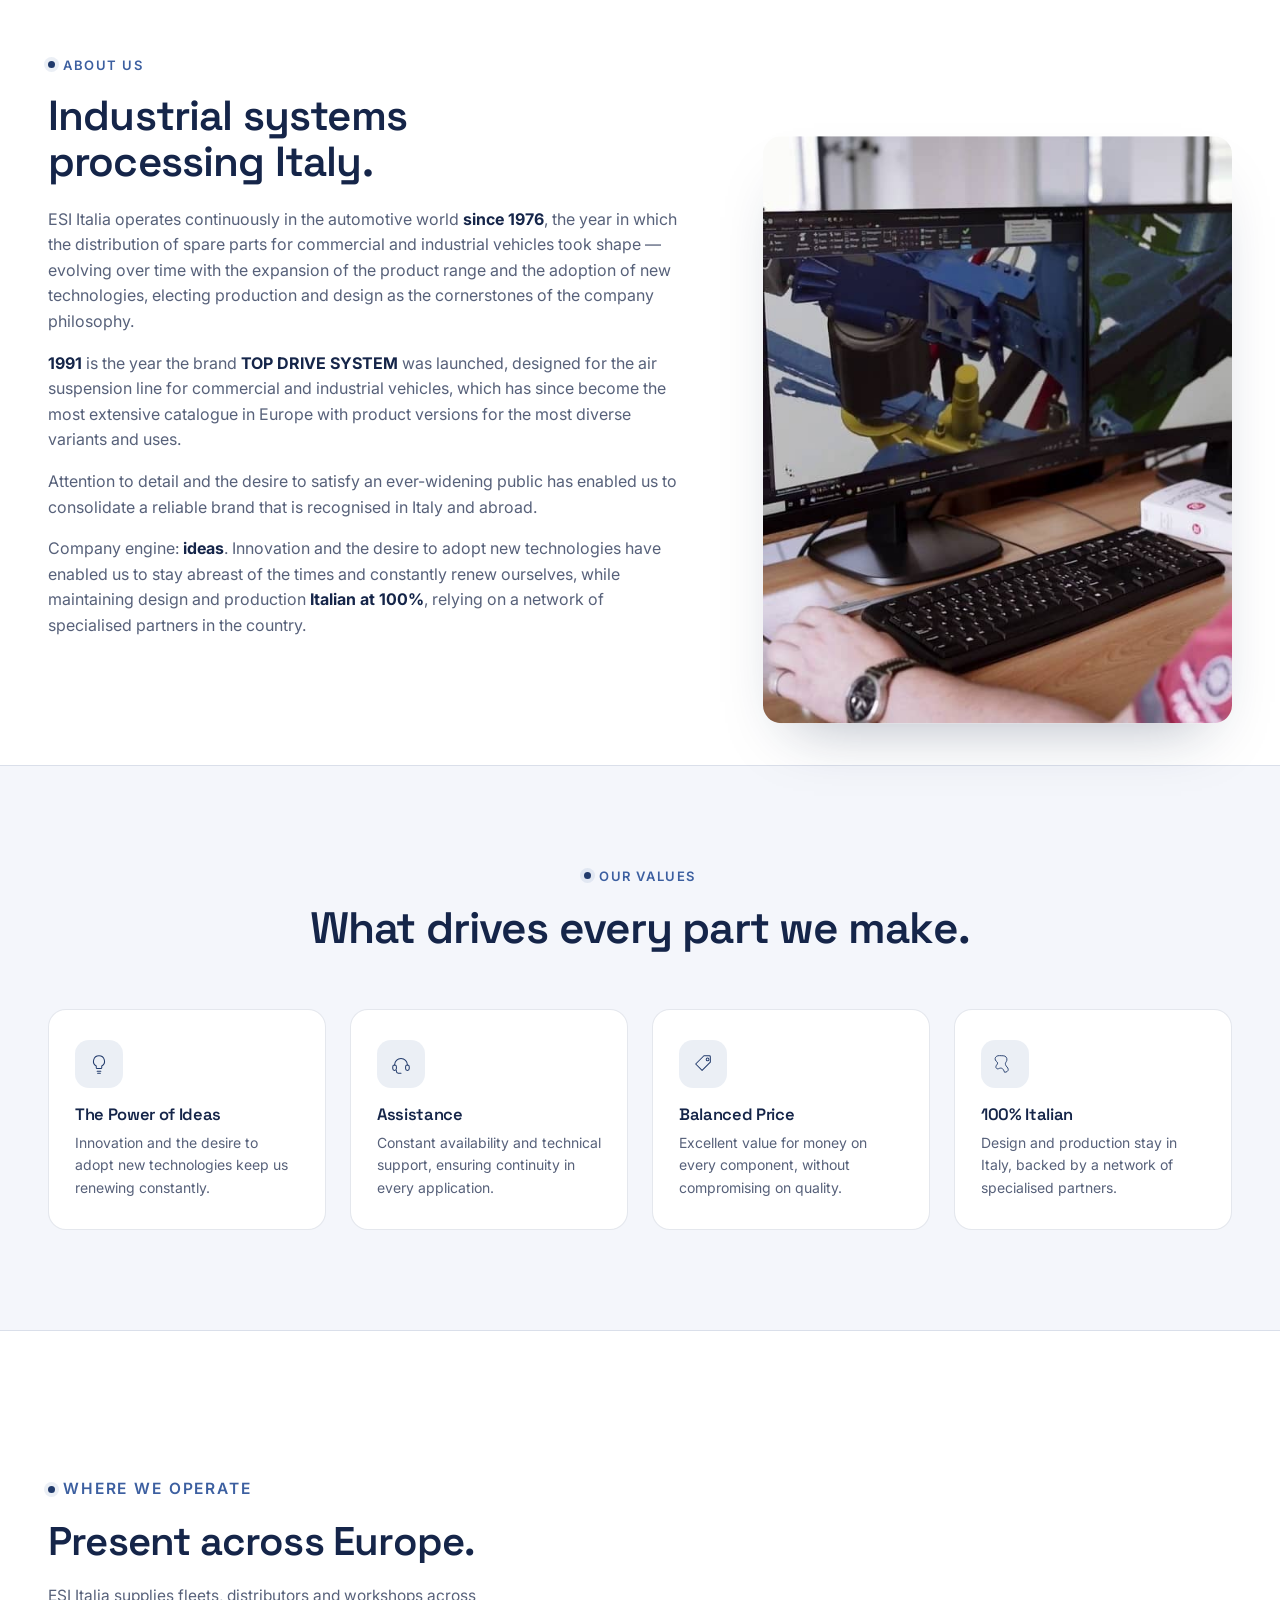
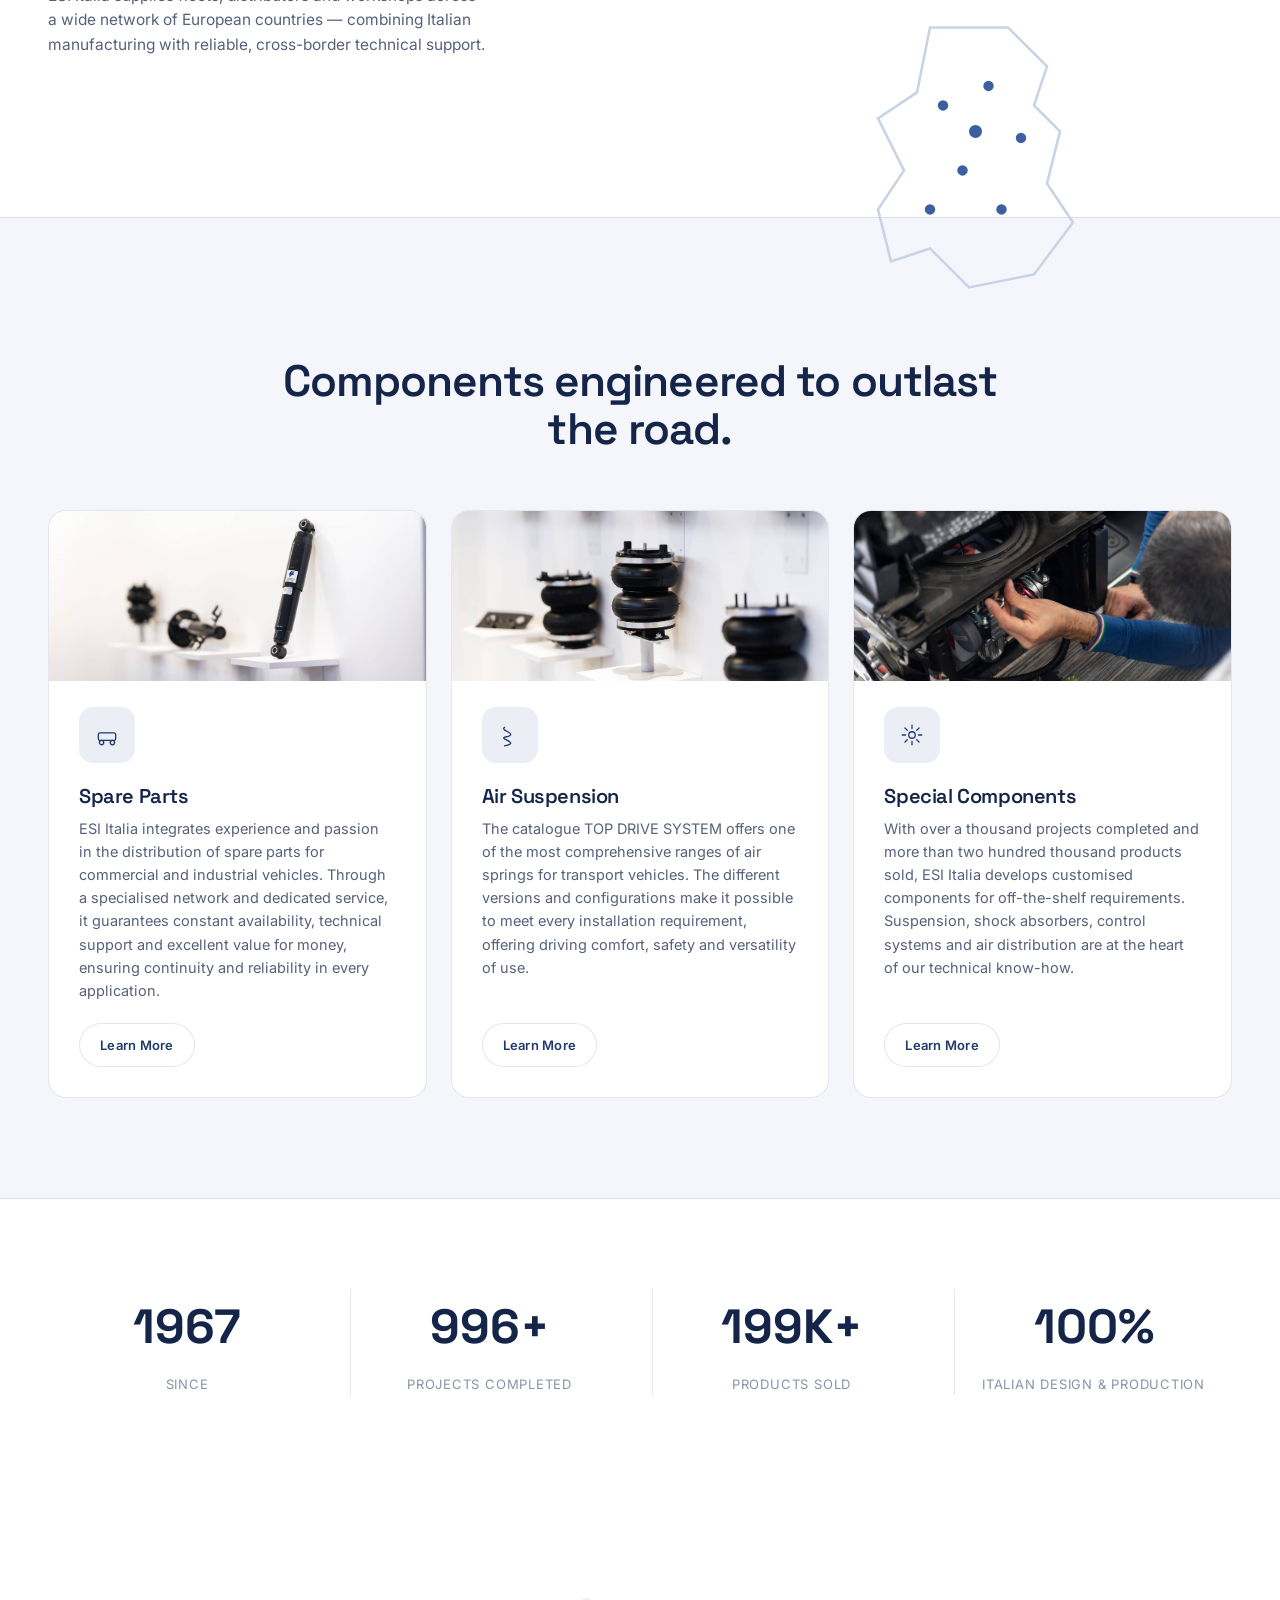
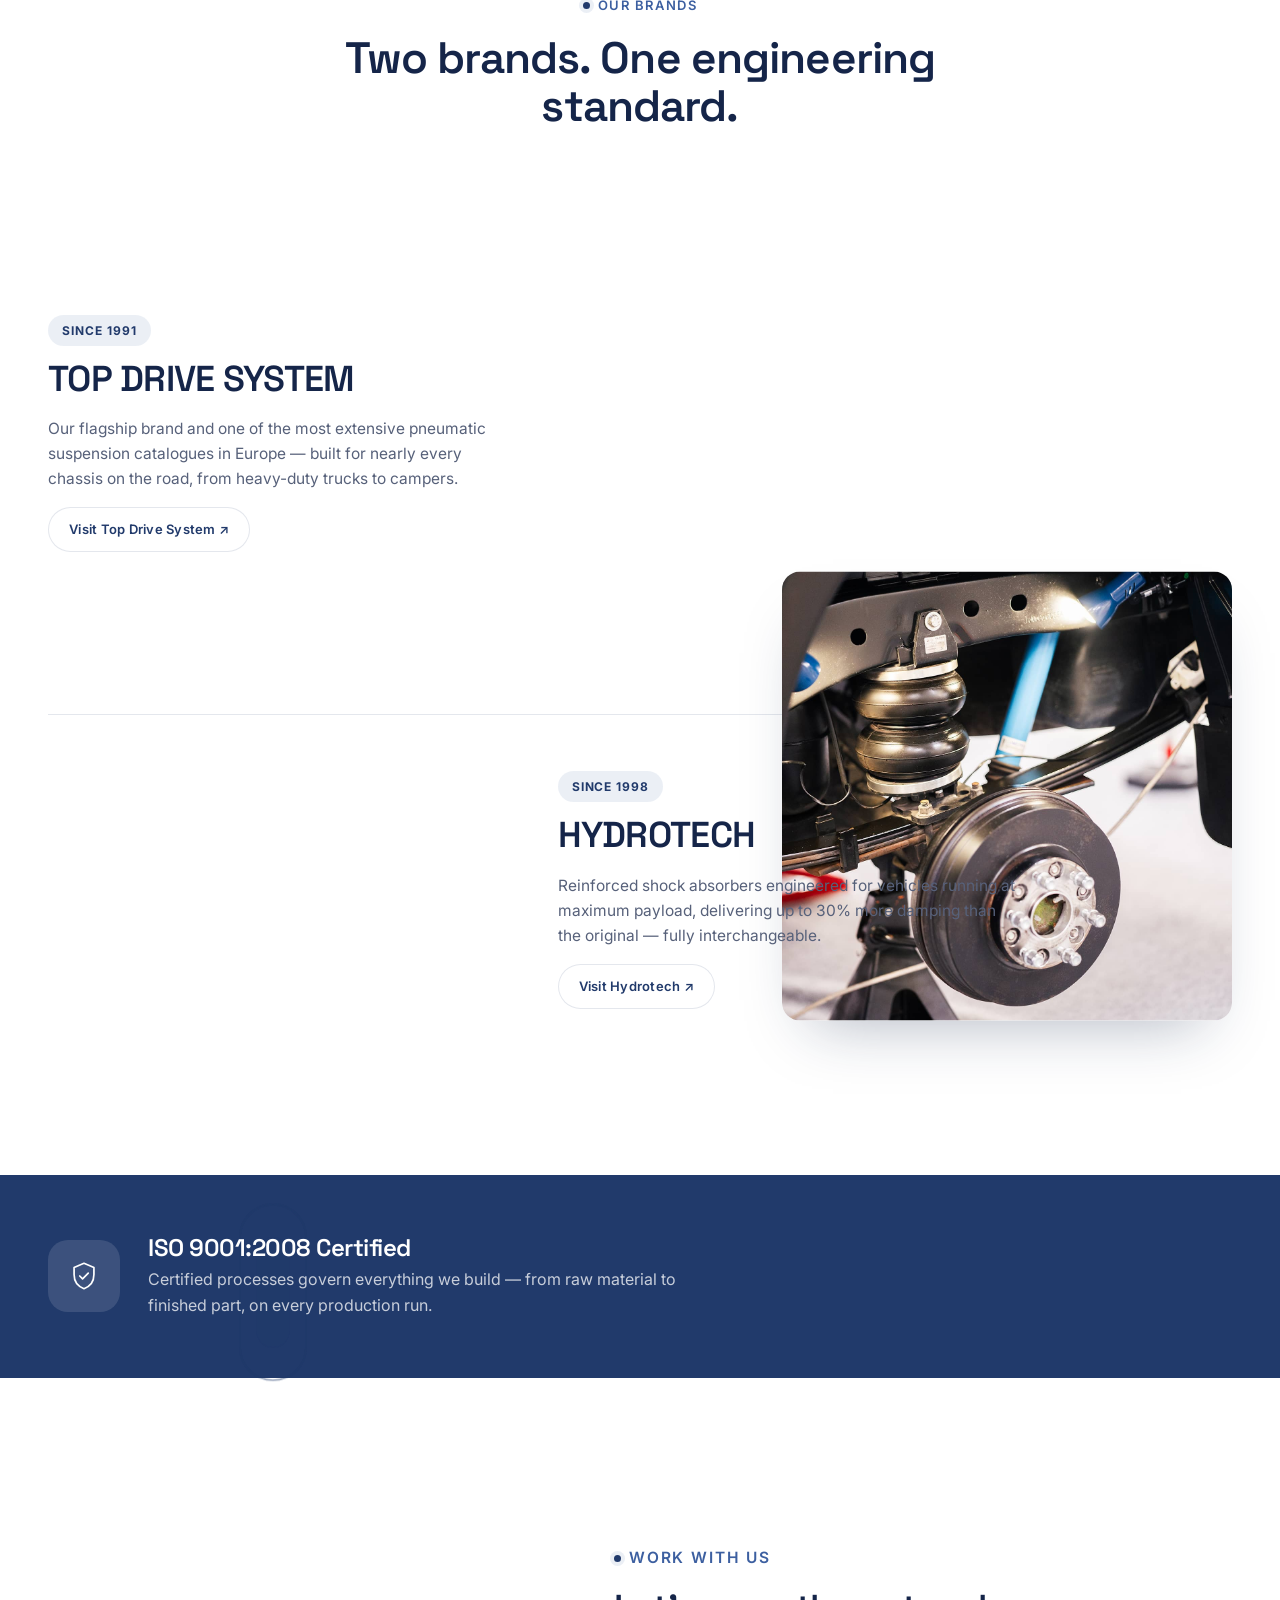
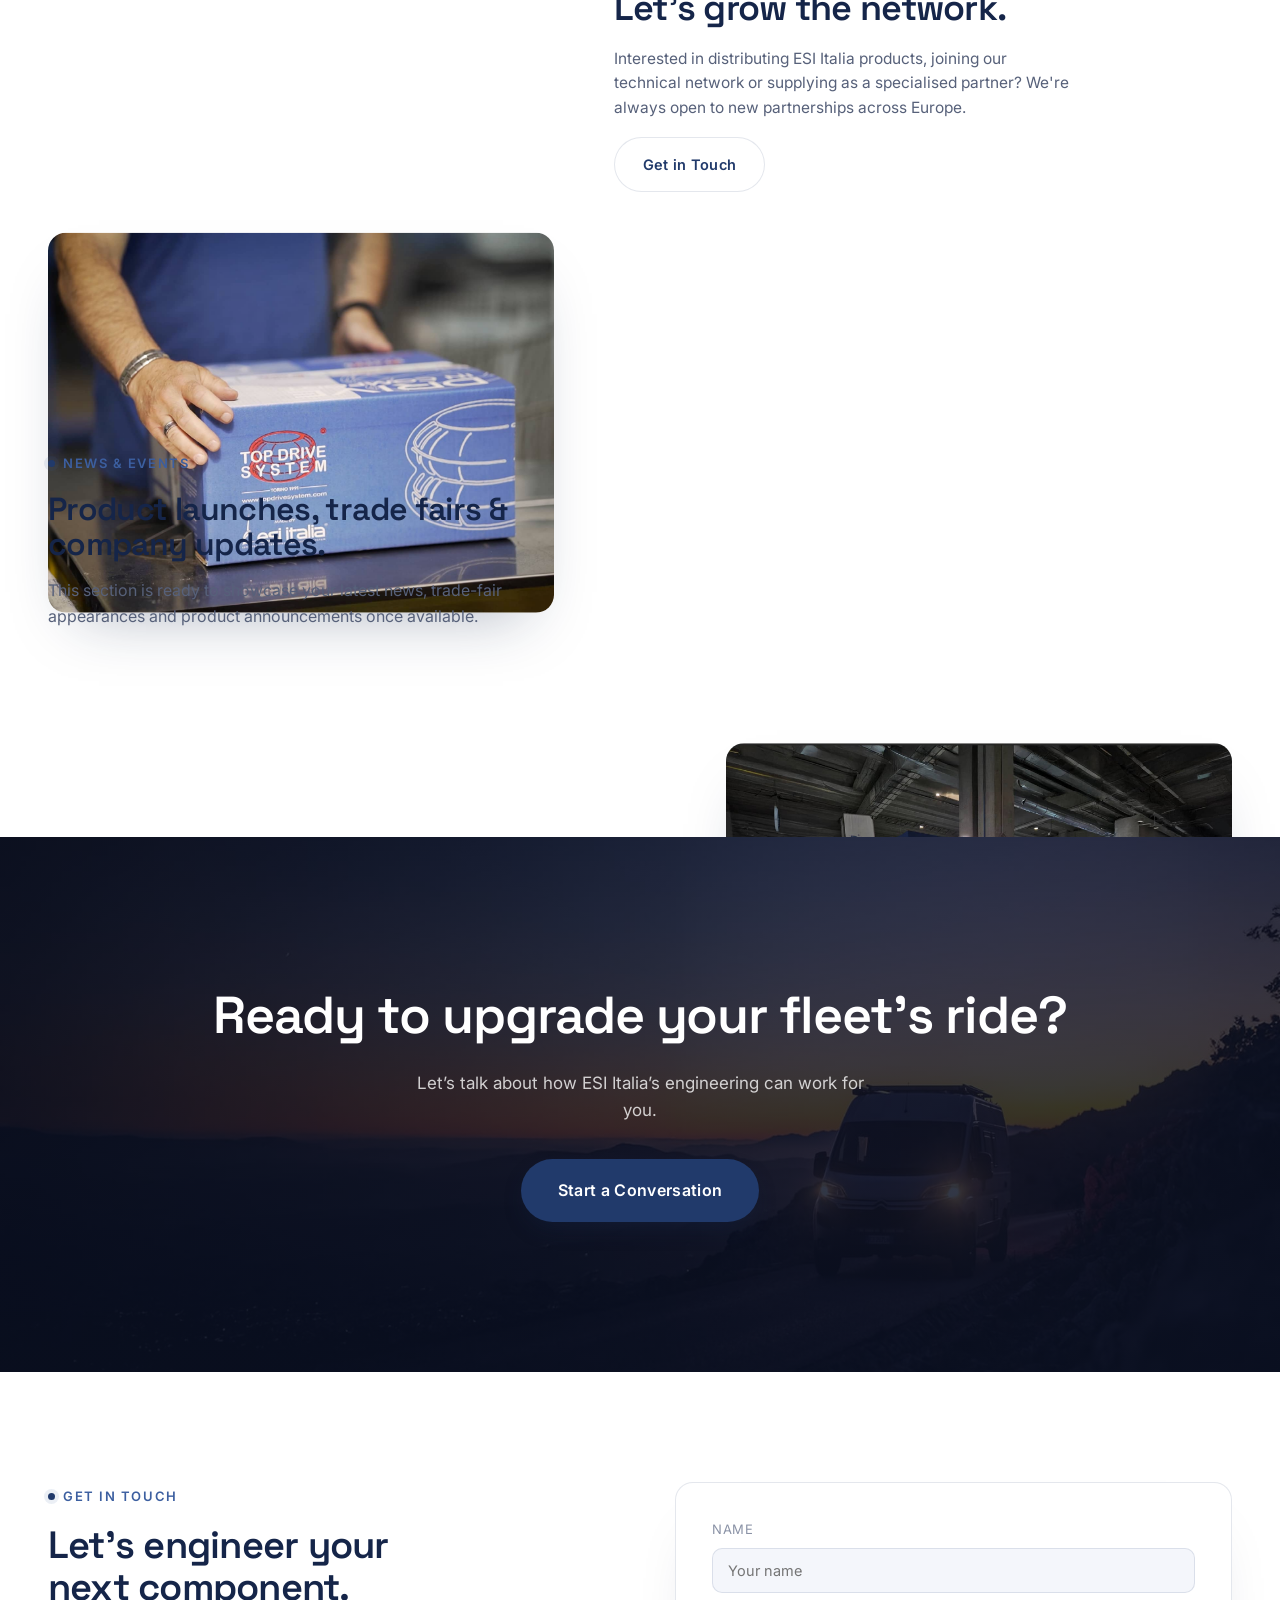
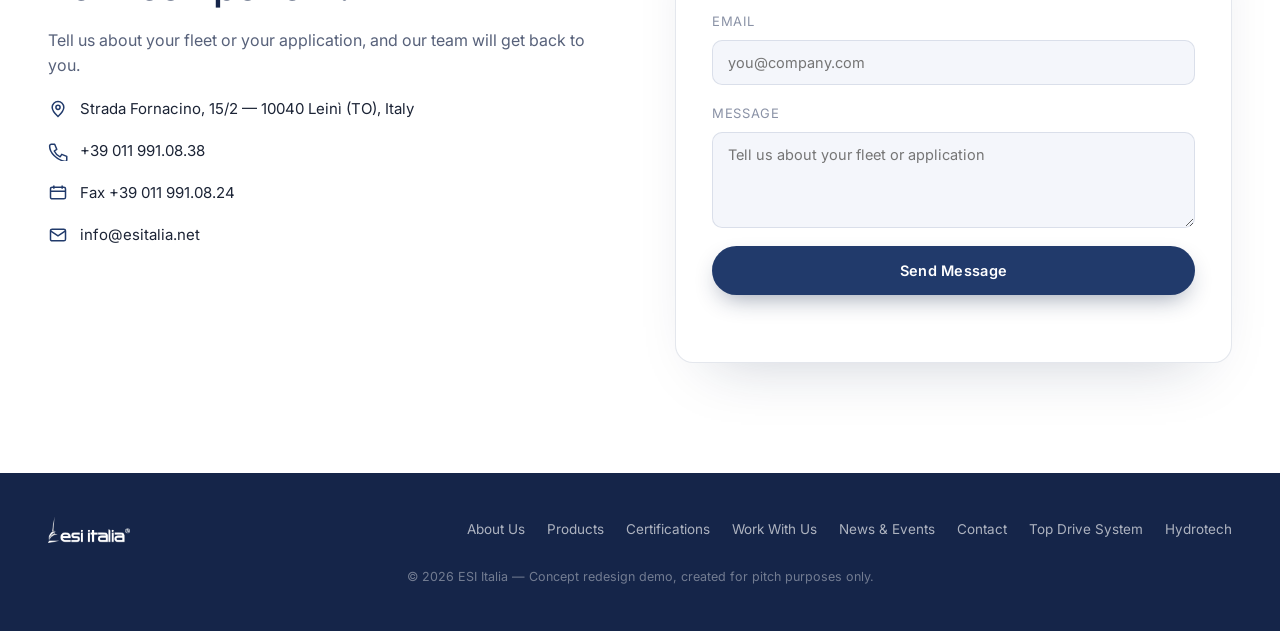
==== commit ce1e49f6: "Redesign hero as a full-bleed image with a new wide photo banner Replace the small framed hero photo" ====
--- a/esitalia/index.html
+++ b/esitalia/index.html
@@ -63,23 +63,9 @@
 
   <!-- ================= HERO ================= -->
   <section class="hero">
-    <div class="hero-bg" aria-hidden="true">
-      <div class="blob blob-1" data-speed="0.15"></div>
-      <div class="blob blob-2" data-speed="0.28"></div>
-      <svg class="hero-lines" data-speed="0.12" viewBox="0 0 800 800" preserveAspectRatio="none" aria-hidden="true">
-        <g class="coil" stroke="#3c5fa0" stroke-width="1.4" fill="none" opacity="0.3">
-          <path d="M650 40 C 560 90, 740 150, 650 200 C 560 250, 740 310, 650 360 C 560 410, 740 470, 650 520 C 560 570, 740 630, 650 680" />
-        </g>
-        <g class="grid-lines" stroke="#213a6b" stroke-width="0.5" opacity="0.06">
-          <line x1="0" y1="120" x2="800" y2="120"/>
-          <line x1="0" y1="320" x2="800" y2="320"/>
-          <line x1="0" y1="520" x2="800" y2="520"/>
-          <line x1="0" y1="720" x2="800" y2="720"/>
-        </g>
-      </svg>
-      <div class="hero-photo" data-speed="0.1">
-        <img src="Assets/esiitalia-montaggio.jpg" alt="ESI Italia technician assembling an air suspension component" loading="eager" />
-      </div>
+    <div class="hero-media" data-speed="0.15" aria-hidden="true">
+      <img src="Assets/esiitalia-montaggio.jpg" alt="" loading="eager" />
+      <div class="hero-media-overlay"></div>
     </div>
 
     <div class="container hero-inner">
@@ -95,25 +81,27 @@
       </p>
       <div class="hero-cta reveal" style="--d:3">
         <a href="#products" class="btn btn-primary magnetic"><span>Explore Our Products</span></a>
-        <a href="#contact" class="btn btn-ghost magnetic"><span>Request a Consultation</span></a>
-      </div>
-    </div>
-
-    <div class="hero-chips" aria-hidden="true">
-      <div class="chip chip-1" data-speed="0.2">
-        <strong>1000+</strong><span>Projects Delivered</span>
-      </div>
-      <div class="chip chip-2" data-speed="0.35">
-        <strong>200,000+</strong><span>Products Sold</span>
-      </div>
-      <div class="chip chip-3" data-speed="0.12">
-        <strong>ISO 9001</strong><span>Certified Quality</span>
+        <a href="#contact" class="btn btn-ghost-light magnetic"><span>Request a Consultation</span></a>
+      </div>
+
+      <div class="hero-chips reveal" style="--d:4">
+        <div class="chip"><strong>1000+</strong><span>Projects Delivered</span></div>
+        <div class="chip"><strong>200,000+</strong><span>Products Sold</span></div>
+        <div class="chip"><strong>ISO 9001</strong><span>Certified Quality</span></div>
       </div>
     </div>
 
     <a href="#marquee" class="scroll-cue" aria-label="Scroll down">
       <span></span>
     </a>
+  </section>
+
+  <!-- ================= SECONDARY FULL-WIDTH BANNER ================= -->
+  <section class="wide-photo">
+    <img src="Assets/sospensione-esi-italia-come-funziona.jpg" alt="TOP DRIVE SYSTEM air suspension installed on a vehicle" loading="lazy" data-speed="0.1" />
+    <div class="wide-photo-caption reveal">
+      <span>Real components. Real installations.</span>
+    </div>
   </section>
 
   <!-- ================= MARQUEE ================= -->
--- a/esitalia/css/style.css
+++ b/esitalia/css/style.css
@@ -158,39 +158,48 @@
 .burger.open span:nth-child(3){ transform:translateY(-7px) rotate(-45deg); }
 
 /* ============ hero ============ */
-.hero{ position:relative; min-height:100vh; display:flex; flex-direction:column; justify-content:center; padding-top:var(--nav-h); overflow:hidden; background:var(--bg-soft); }
-.hero-bg{ position:absolute; inset:0; z-index:0; }
-.blob{ position:absolute; border-radius:50%; filter:blur(90px); opacity:.5; will-change:transform; }
-.blob-1{ width:520px; height:520px; top:-180px; right:-140px; background:radial-gradient(circle,var(--sky) 0%, transparent 70%); }
-.blob-2{ width:420px; height:420px; bottom:-160px; left:-120px; background:radial-gradient(circle,var(--primary-mid) 0%, transparent 70%); opacity:.28; }
-.hero-lines{ position:absolute; top:0; right:0; width:55%; height:100%; opacity:.6; }
-.coil path{ stroke-dasharray:1400; stroke-dashoffset:1400; animation:draw 2.4s var(--ease) .3s forwards; }
-.hero-photo{
-  position:absolute; right:4%; bottom:6%; width:320px; height:240px;
-  border-radius:var(--radius); overflow:hidden; box-shadow:0 30px 60px -24px rgba(21,37,73,.4);
-  border:6px solid #fff;
-}
-.hero-photo img{ width:100%; height:100%; object-fit:cover; }
-
-.hero-inner{ position:relative; z-index:1; padding-top:20px; padding-bottom:120px; }
-.hero-title{ font-size:clamp(38px,6.4vw,76px); max-width:820px; }
-.hero-sub{ max-width:560px; font-size:18px; margin-top:22px; }
+.hero{ position:relative; min-height:100vh; display:flex; flex-direction:column; justify-content:flex-end; padding-top:var(--nav-h); overflow:hidden; background:var(--navy); }
+.hero-media{ position:absolute; inset:0; z-index:0; width:100%; height:100%; }
+.hero-media img{
+  width:100%; height:100%; object-fit:cover; display:block;
+  animation:kenburns 16s ease-out forwards;
+}
+.hero-media-overlay{
+  position:absolute; inset:0;
+  background:
+    linear-gradient(0deg, rgba(9,15,32,.92) 0%, rgba(9,15,32,.55) 42%, rgba(9,15,32,.25) 70%, rgba(9,15,32,.45) 100%),
+    linear-gradient(90deg, rgba(9,15,32,.55) 0%, rgba(9,15,32,.1) 55%);
+}
+@keyframes kenburns{ from{ transform:scale(1.12); } to{ transform:scale(1); } }
+
+.hero-inner{ position:relative; z-index:1; padding-top:20px; padding-bottom:80px; }
+.hero-title{ font-size:clamp(38px,6.4vw,76px); max-width:820px; color:#fff; }
+.hero .eyebrow{ color:var(--sky); }
+.hero .eyebrow .dot{ background:var(--sky); box-shadow:0 0 0 4px rgba(111,147,214,.25); }
+.hero-sub{ max-width:560px; font-size:18px; margin-top:22px; color:rgba(255,255,255,.82); }
 .hero-cta{ display:flex; gap:16px; margin-top:38px; flex-wrap:wrap; }
-
-.hero-chips{ position:absolute; inset:0; z-index:1; pointer-events:none; }
-.chip{ position:absolute; display:flex; flex-direction:column; gap:2px; padding:16px 20px; border-radius:var(--radius-sm); background:#fff; border:1px solid var(--border); box-shadow:0 16px 40px -20px rgba(21,37,73,.35); animation:float 6s ease-in-out infinite; }
-.chip strong{ font-family:'Space Grotesk',sans-serif; font-size:20px; color:var(--primary); }
-.chip span{ font-size:12px; color:var(--text-faint); text-transform:uppercase; letter-spacing:.06em; }
-.chip-1{ right:8%; top:20%; animation-delay:0s; }
-.chip-2{ right:15%; bottom:30%; animation-delay:1.2s; }
-.chip-3{ right:1%; bottom:52%; animation-delay:2.4s; }
-
-.scroll-cue{ position:absolute; bottom:32px; left:50%; transform:translateX(-50%); z-index:1; width:26px; height:42px; border:1.5px solid var(--border); border-radius:100px; }
-.scroll-cue span{ position:absolute; top:8px; left:50%; transform:translateX(-50%); width:4px; height:8px; border-radius:2px; background:var(--primary); animation:scrollcue 1.8s ease-in-out infinite; }
-
-@keyframes float{ 0%,100%{ transform:translateY(0); } 50%{ transform:translateY(-14px); } }
+.btn-ghost-light{ background:rgba(255,255,255,.08); color:#fff; border:1px solid rgba(255,255,255,.35); backdrop-filter:blur(6px); }
+.btn-ghost-light:hover{ background:rgba(255,255,255,.16); border-color:#fff; }
+
+.hero-chips{ display:flex; flex-wrap:wrap; gap:16px; margin-top:56px; }
+.chip{ display:flex; flex-direction:column; gap:2px; padding:16px 22px; border-radius:var(--radius-sm); background:rgba(255,255,255,.08); border:1px solid rgba(255,255,255,.2); backdrop-filter:blur(10px); }
+.chip strong{ font-family:'Space Grotesk',sans-serif; font-size:20px; color:#fff; }
+.chip span{ font-size:12px; color:rgba(255,255,255,.65); text-transform:uppercase; letter-spacing:.06em; }
+
+.scroll-cue{ position:absolute; bottom:32px; left:50%; transform:translateX(-50%); z-index:1; width:26px; height:42px; border:1.5px solid rgba(255,255,255,.4); border-radius:100px; }
+.scroll-cue span{ position:absolute; top:8px; left:50%; transform:translateX(-50%); width:4px; height:8px; border-radius:2px; background:#fff; animation:scrollcue 1.8s ease-in-out infinite; }
+
 @keyframes scrollcue{ 0%{ opacity:1; transform:translate(-50%,0);} 70%{ opacity:0; transform:translate(-50%,16px);} 100%{opacity:0;} }
-@keyframes draw{ to{ stroke-dashoffset:0; } }
+
+/* ============ wide photo banner ============ */
+.wide-photo{ position:relative; height:64vh; min-height:420px; max-height:680px; overflow:hidden; }
+.wide-photo img{ position:absolute; top:-12%; left:0; width:100%; height:124%; object-fit:cover; display:block; will-change:transform; }
+.wide-photo-caption{
+  position:absolute; left:28px; bottom:28px; z-index:1;
+  background:rgba(9,15,32,.55); backdrop-filter:blur(8px);
+  color:#fff; font-family:'Space Grotesk',sans-serif; font-weight:600; font-size:15px;
+  letter-spacing:.02em; padding:14px 22px; border-radius:100px; border:1px solid rgba(255,255,255,.2);
+}
 
 /* ============ marquee ============ */
 .marquee{ border-top:1px solid var(--border); border-bottom:1px solid var(--border); background:var(--navy); overflow:hidden; padding:20px 0; }
@@ -349,7 +358,10 @@
     background:#fff; flex-direction:column; justify-content:center; align-items:center; gap:26px;
   }
   .nav.menu-open .nav-links a{ font-size:20px; }
-  .hero-chips, .hero-photo{ display:none; }
+  .hero{ min-height:88vh; }
+  .hero-chips{ gap:10px; }
+  .chip{ padding:12px 16px; }
+  .wide-photo{ height:42vh; min-height:280px; }
   .product-grid{ grid-template-columns:1fr; }
   .values-grid{ grid-template-columns:1fr 1fr; }
   .cert-inner{ flex-direction:column; text-align:center; }
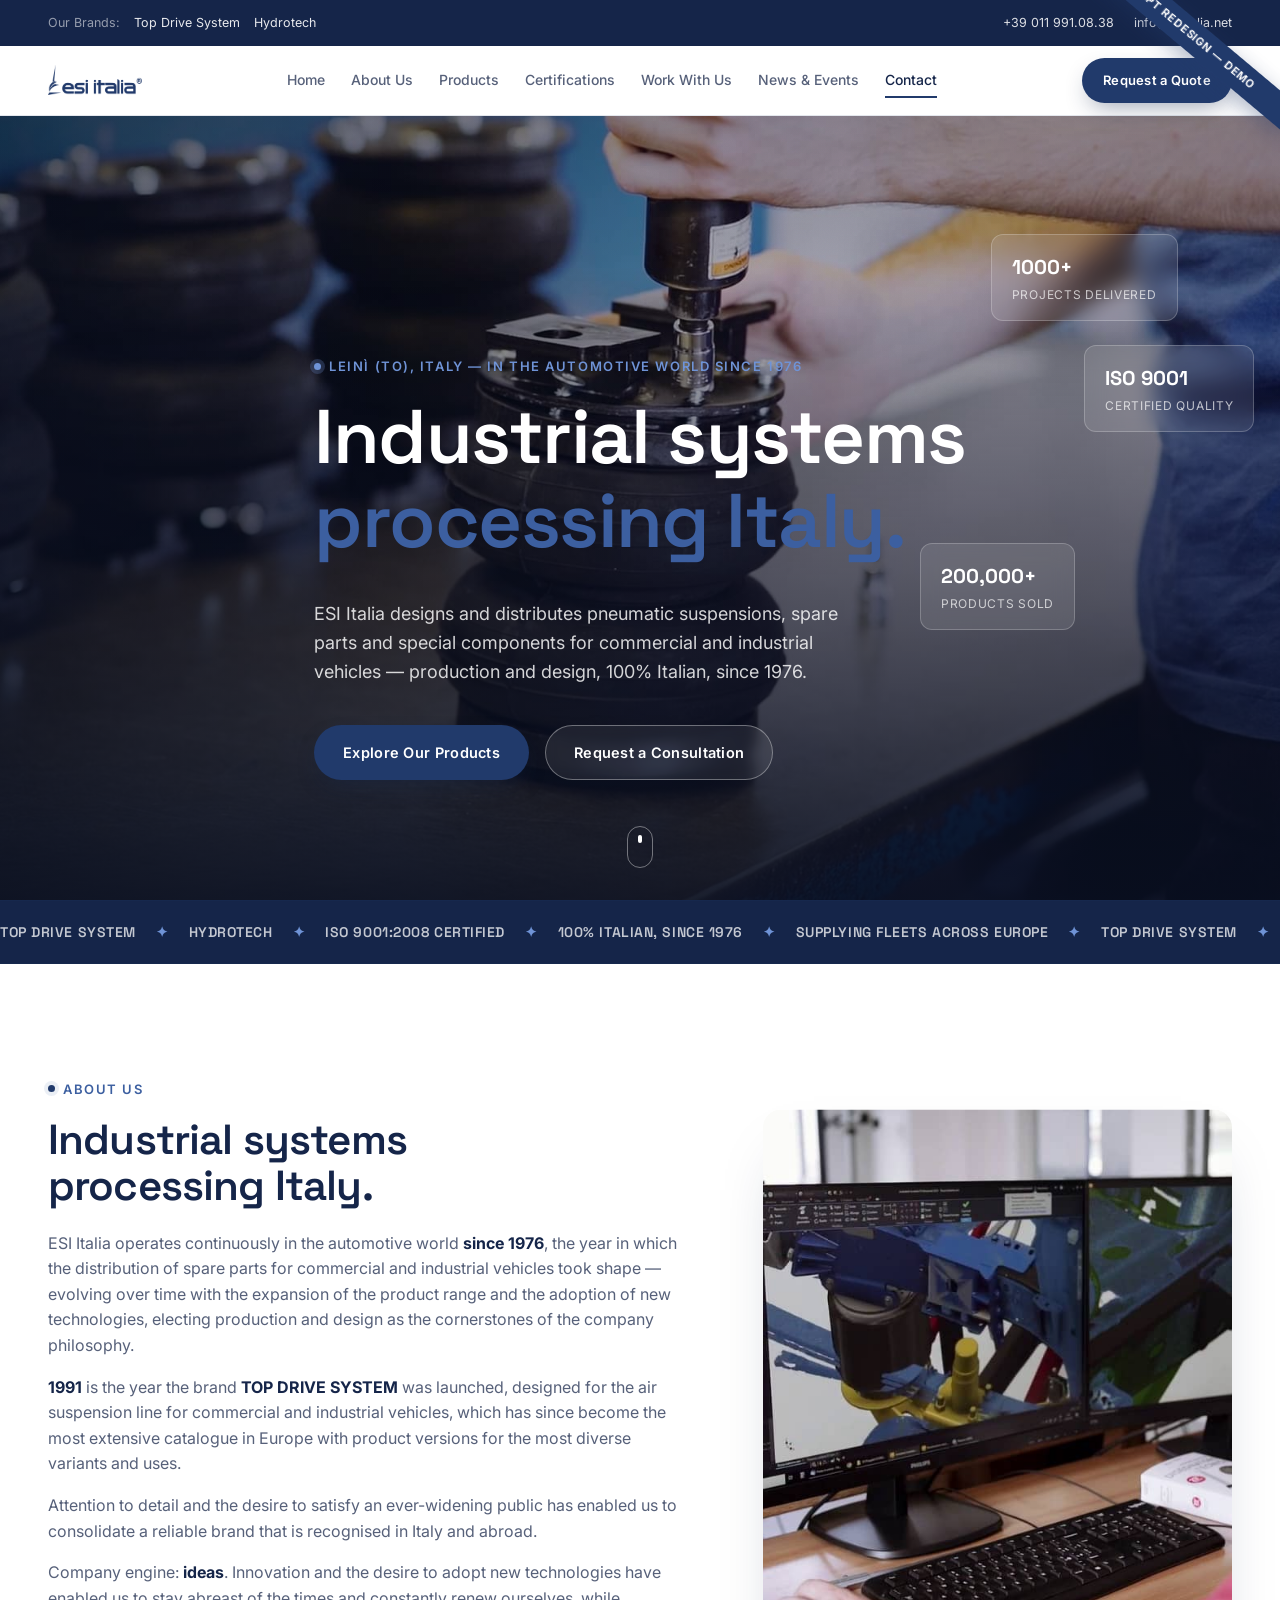
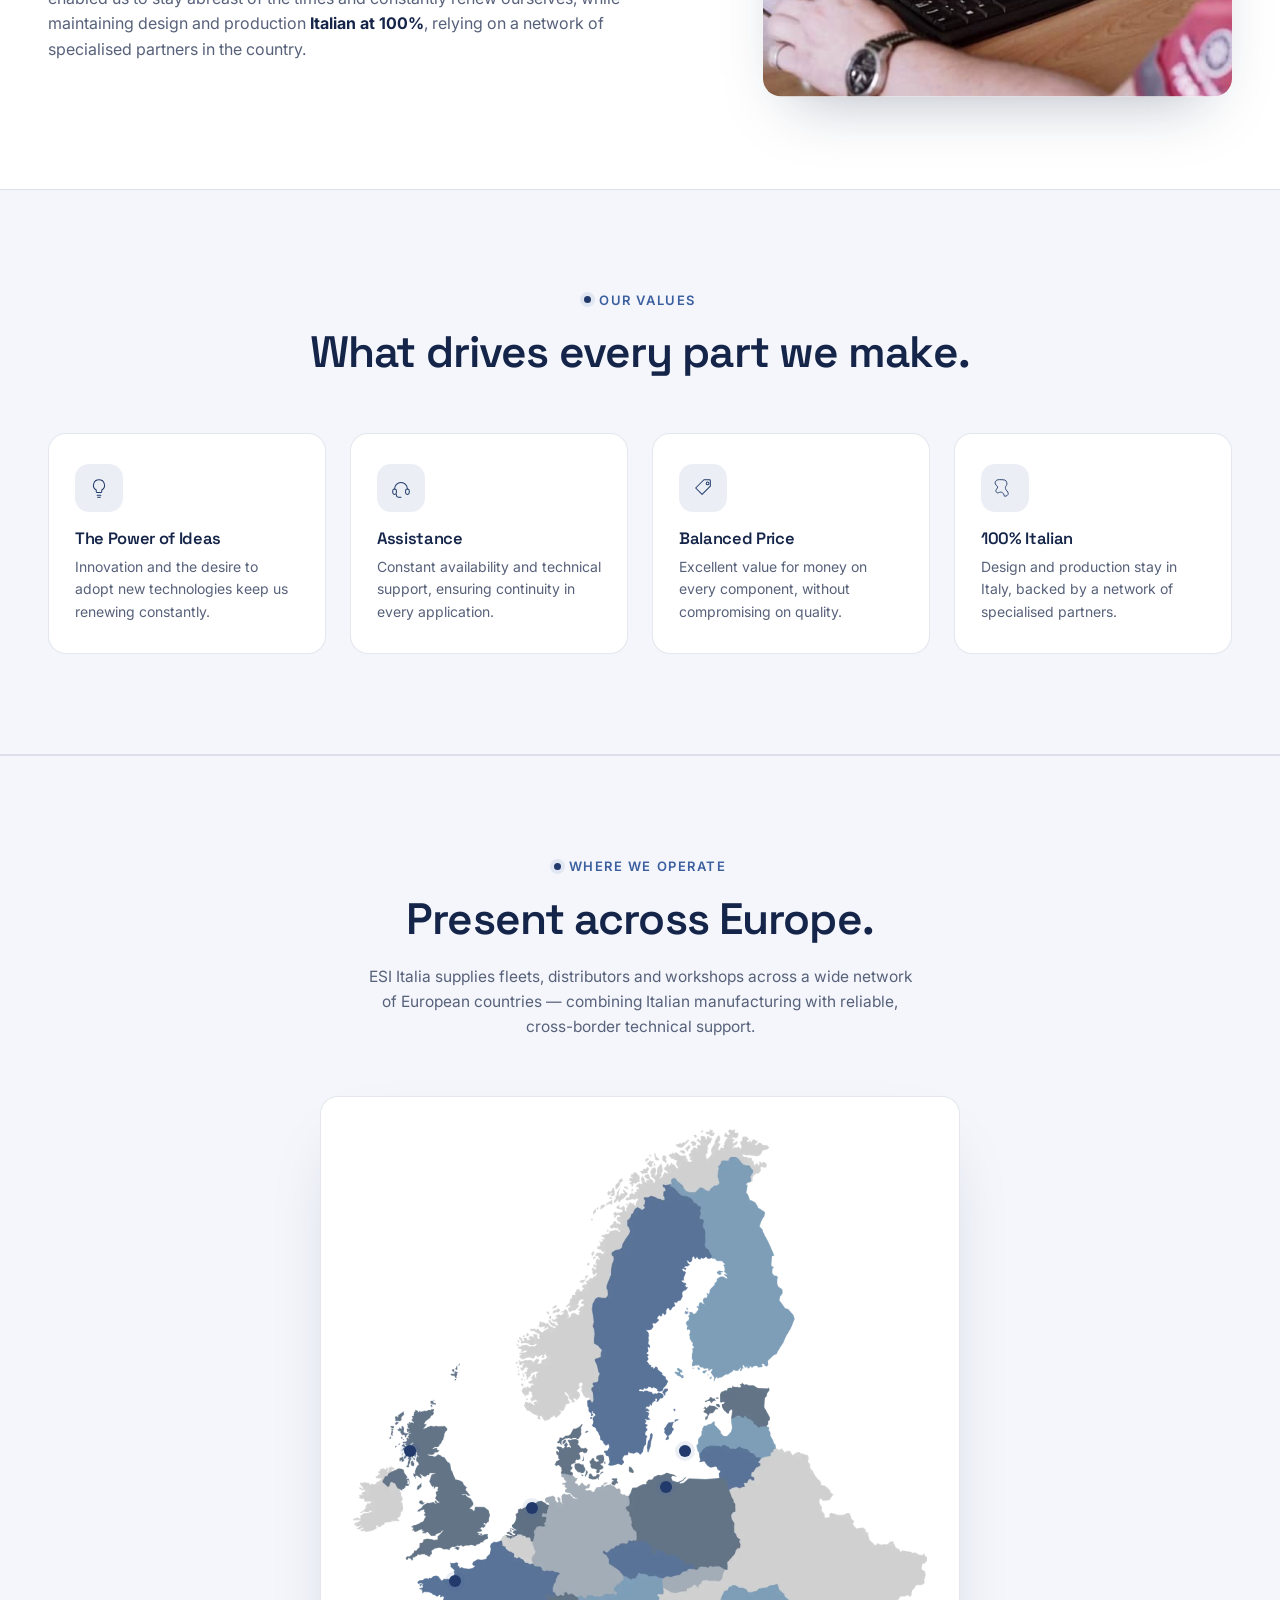
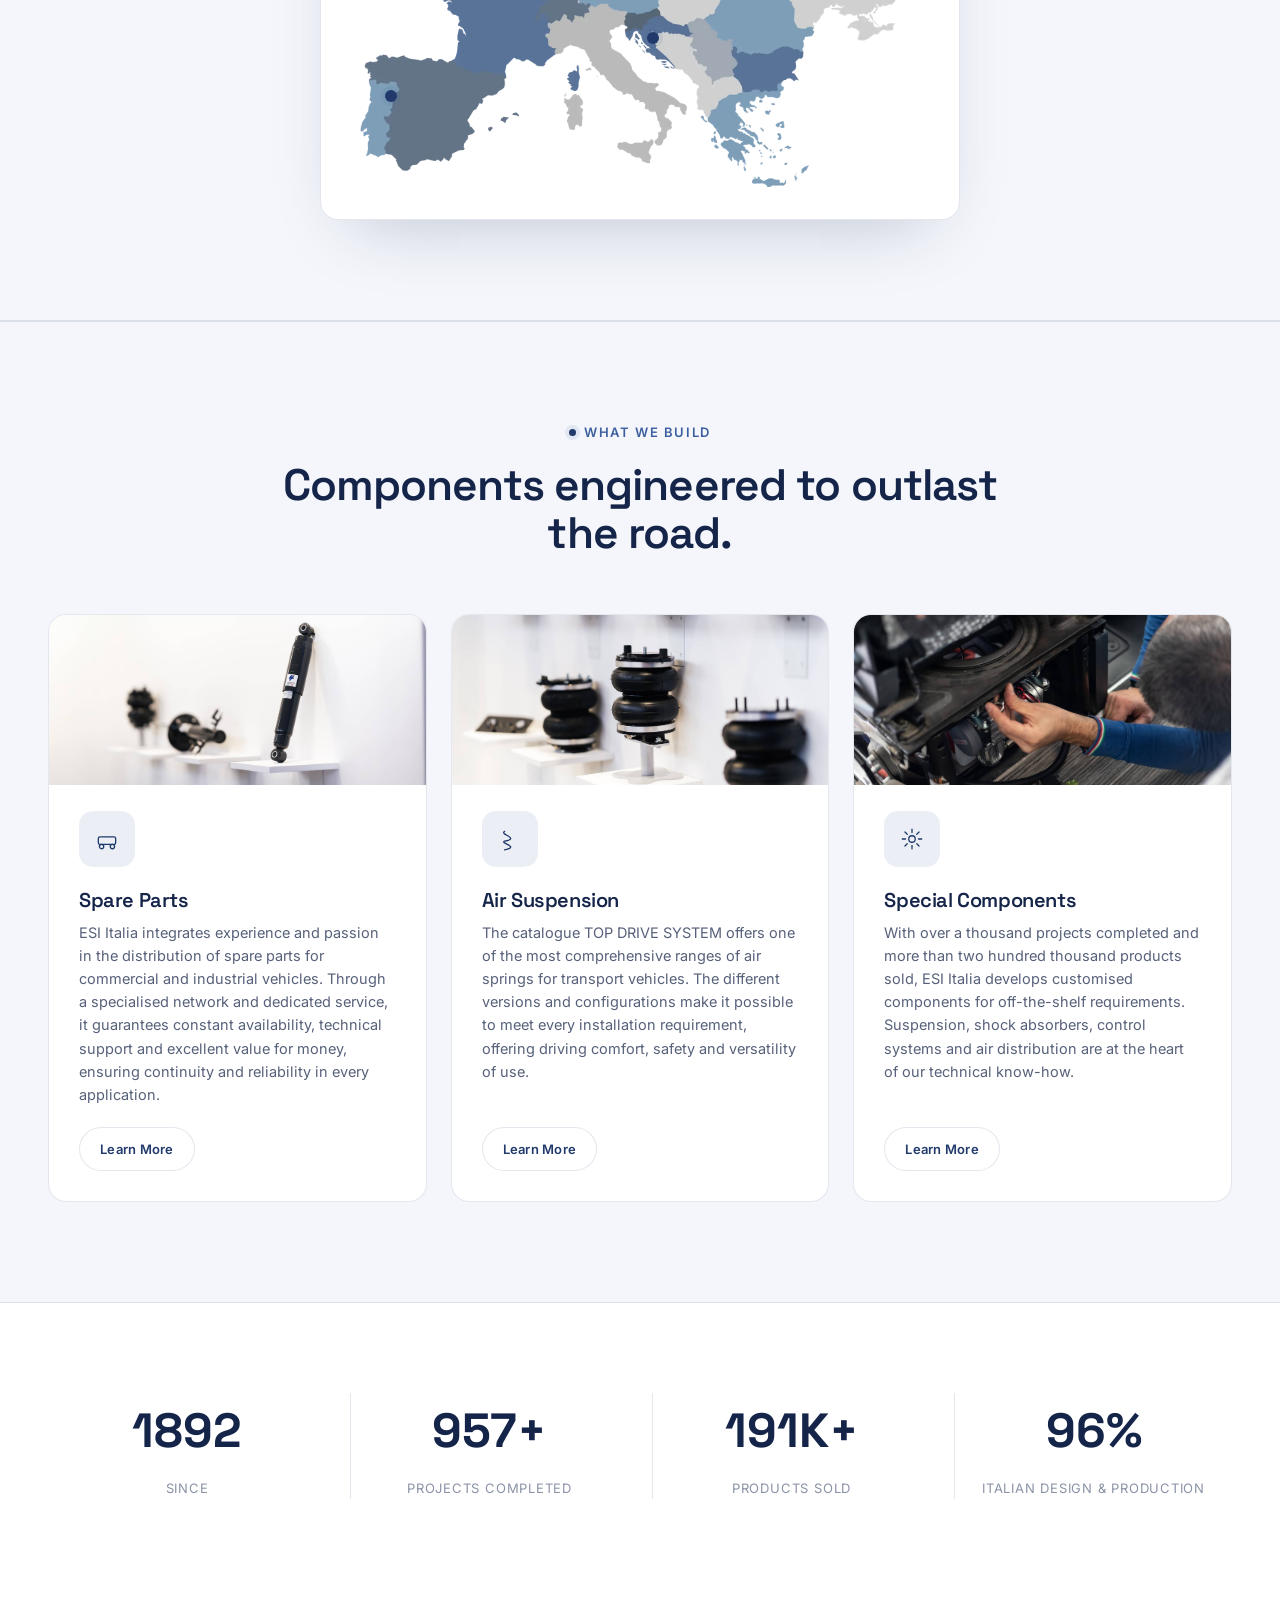
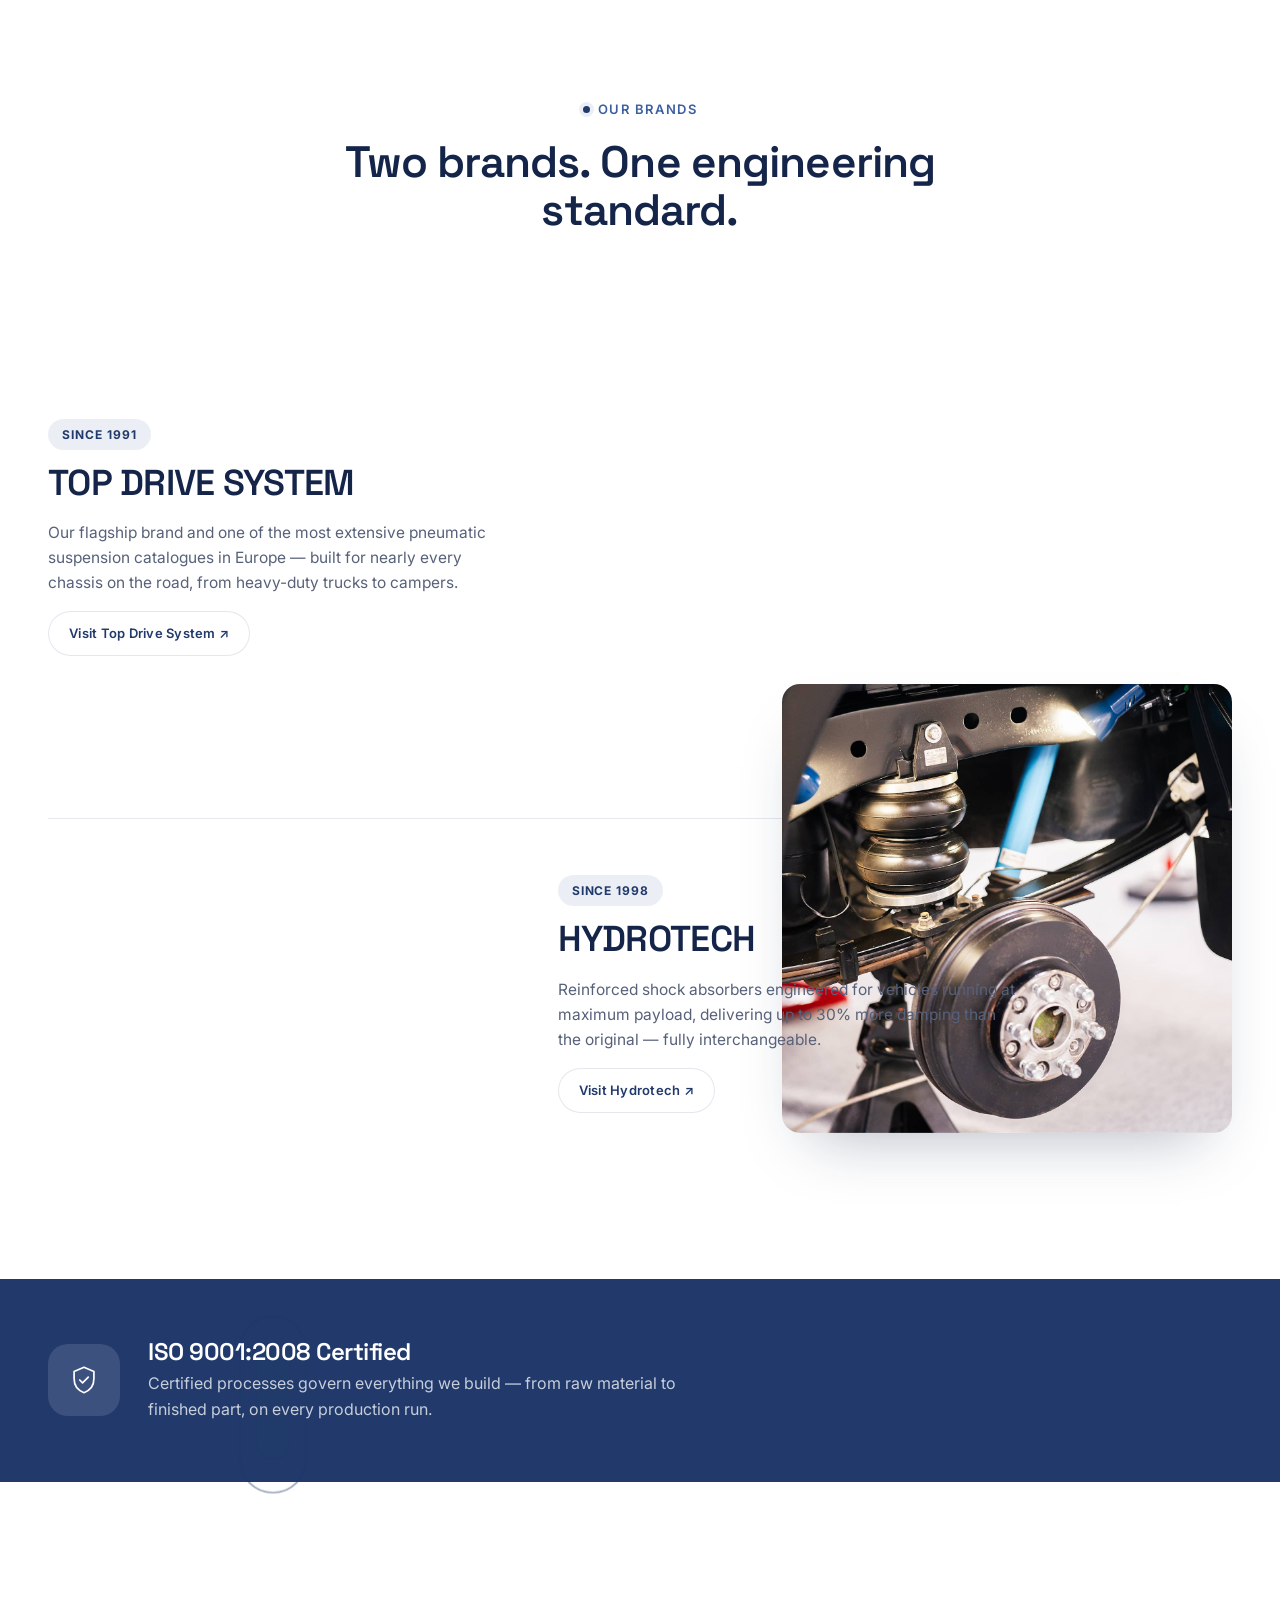
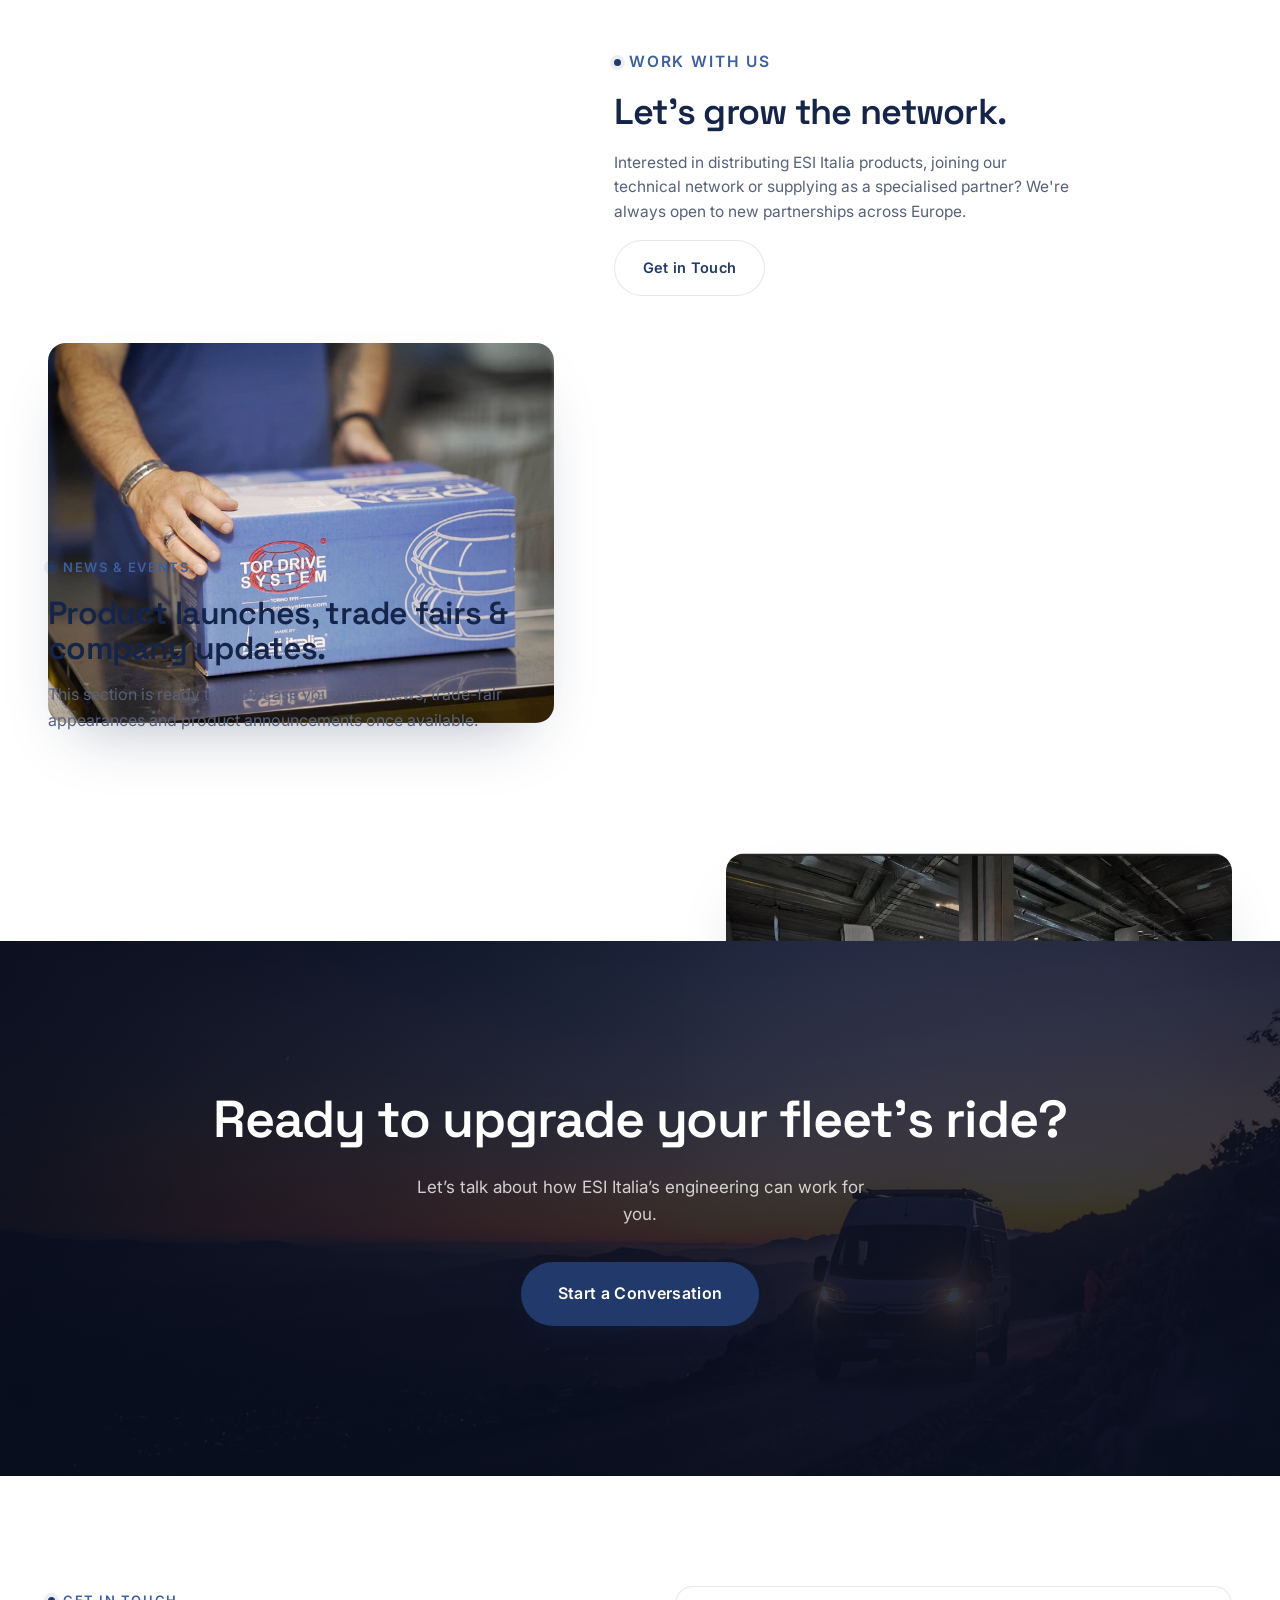
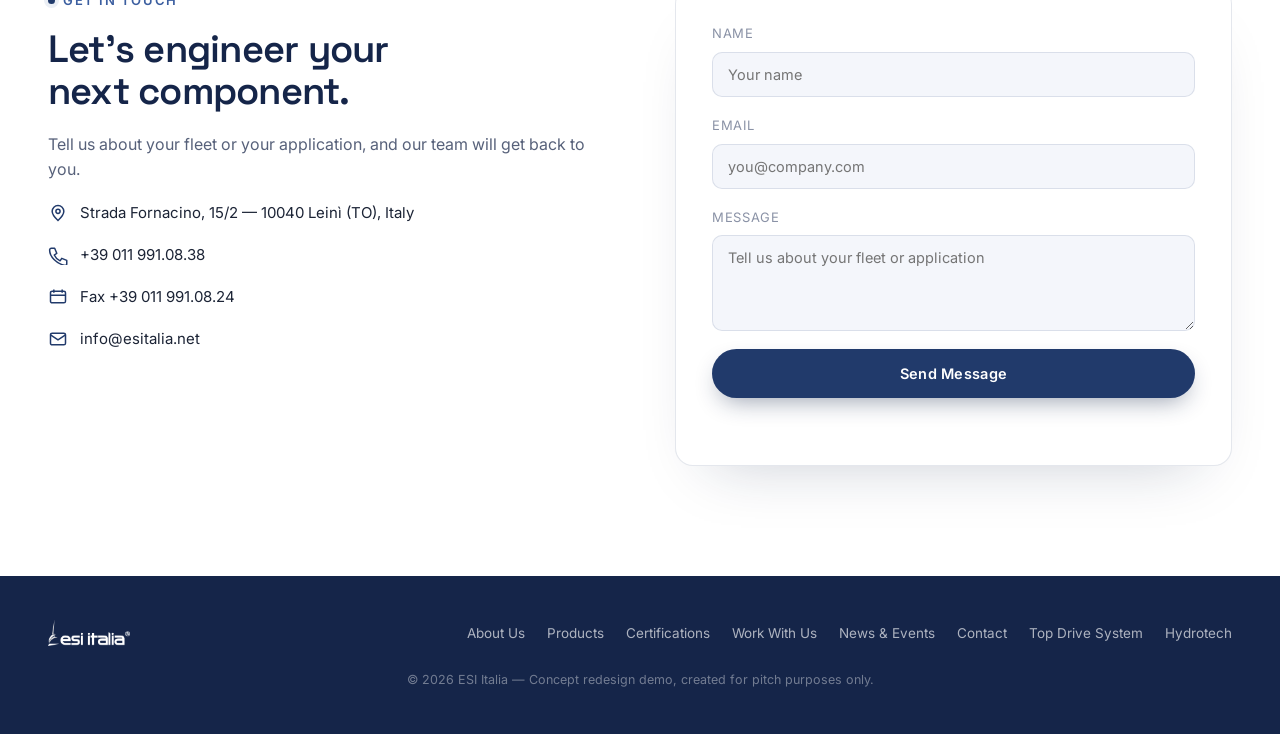
==== commit ebad3285: "Fix hero rendering bug, rotate hero images, rebuild map section The hero photo wasn't itself positio" ====
--- a/esitalia/index.html
+++ b/esitalia/index.html
@@ -63,8 +63,10 @@
 
   <!-- ================= HERO ================= -->
   <section class="hero">
-    <div class="hero-media" data-speed="0.15" aria-hidden="true">
-      <img src="Assets/esiitalia-montaggio.jpg" alt="" loading="eager" />
+    <div class="hero-media" id="heroMedia" aria-hidden="true">
+      <img class="hero-slide is-active" src="Assets/esiitalia-montaggio.jpg" alt="" loading="eager" />
+      <img class="hero-slide" src="Assets/sospensione-esi-italia-come-funziona.jpg" alt="" loading="lazy" />
+      <img class="hero-slide" src="Assets/stand-fieristico.jpg" alt="" loading="lazy" />
       <div class="hero-media-overlay"></div>
     </div>
 
@@ -83,25 +85,17 @@
         <a href="#products" class="btn btn-primary magnetic"><span>Explore Our Products</span></a>
         <a href="#contact" class="btn btn-ghost-light magnetic"><span>Request a Consultation</span></a>
       </div>
-
-      <div class="hero-chips reveal" style="--d:4">
-        <div class="chip"><strong>1000+</strong><span>Projects Delivered</span></div>
-        <div class="chip"><strong>200,000+</strong><span>Products Sold</span></div>
-        <div class="chip"><strong>ISO 9001</strong><span>Certified Quality</span></div>
-      </div>
+    </div>
+
+    <div class="hero-chips" aria-hidden="true">
+      <div class="chip chip-1"><strong>1000+</strong><span>Projects Delivered</span></div>
+      <div class="chip chip-2"><strong>200,000+</strong><span>Products Sold</span></div>
+      <div class="chip chip-3"><strong>ISO 9001</strong><span>Certified Quality</span></div>
     </div>
 
     <a href="#marquee" class="scroll-cue" aria-label="Scroll down">
       <span></span>
     </a>
-  </section>
-
-  <!-- ================= SECONDARY FULL-WIDTH BANNER ================= -->
-  <section class="wide-photo">
-    <img src="Assets/sospensione-esi-italia-come-funziona.jpg" alt="TOP DRIVE SYSTEM air suspension installed on a vehicle" loading="lazy" data-speed="0.1" />
-    <div class="wide-photo-caption reveal">
-      <span>Real components. Real installations.</span>
-    </div>
   </section>
 
   <!-- ================= MARQUEE ================= -->
@@ -188,26 +182,21 @@
 
   <!-- ================= WHERE WE OPERATE ================= -->
   <section class="operate">
-    <div class="container operate-grid">
-      <div class="operate-copy reveal">
-        <p class="eyebrow"><span class="dot"></span>Where We Operate</p>
-        <h2>Present across Europe.</h2>
-        <p>ESI Italia supplies fleets, distributors and workshops across a wide network of
-        European countries — combining Italian manufacturing with reliable, cross-border
-        technical support.</p>
-      </div>
-      <div class="operate-visual reveal" style="--d:1" data-speed="0.08">
-        <svg viewBox="0 0 200 220" class="europe-art" aria-hidden="true">
-          <path d="M60 10 L120 10 L150 40 L140 70 L160 90 L150 130 L170 160 L140 200 L90 210 L60 180 L30 190 L20 150 L40 120 L20 80 L50 60 Z"
-                fill="none" stroke="#c9d3e6" stroke-width="2"/>
-          <circle class="pin" cx="70" cy="70" r="4"/>
-          <circle class="pin" cx="105" cy="55" r="4"/>
-          <circle class="pin" cx="130" cy="95" r="4"/>
-          <circle class="pin" cx="85" cy="120" r="4"/>
-          <circle class="pin" cx="60" cy="150" r="4"/>
-          <circle class="pin" cx="115" cy="150" r="4"/>
-          <circle class="pin" cx="95" cy="90" r="5" style="--pd:0.3s"/>
-        </svg>
+    <div class="container">
+      <p class="eyebrow reveal center"><span class="dot"></span>Where We Operate</p>
+      <h2 class="section-title reveal center">Present across Europe.</h2>
+      <p class="operate-sub reveal center">ESI Italia supplies fleets, distributors and workshops across a wide network of
+      European countries — combining Italian manufacturing with reliable, cross-border technical support.</p>
+
+      <div class="operate-map reveal" style="--d:1">
+        <img src="Assets/mappa.webp" alt="Map of the European countries ESI Italia supplies" loading="lazy" />
+        <span class="pin" style="left:52%; top:75%; --pd:.2s"></span>
+        <span class="pin" style="left:21%; top:67%; --pd:.9s"></span>
+        <span class="pin" style="left:11%; top:83%; --pd:1.6s"></span>
+        <span class="pin" style="left:14%; top:49%; --pd:.5s"></span>
+        <span class="pin" style="left:54%; top:54%; --pd:1.2s"></span>
+        <span class="pin" style="left:57%; top:49%; --pd:2s"></span>
+        <span class="pin" style="left:33%; top:57%; --pd:1.5s"></span>
       </div>
     </div>
   </section>
--- a/esitalia/css/style.css
+++ b/esitalia/css/style.css
@@ -158,21 +158,23 @@
 .burger.open span:nth-child(3){ transform:translateY(-7px) rotate(-45deg); }
 
 /* ============ hero ============ */
-.hero{ position:relative; min-height:100vh; display:flex; flex-direction:column; justify-content:flex-end; padding-top:var(--nav-h); overflow:hidden; background:var(--navy); }
-.hero-media{ position:absolute; inset:0; z-index:0; width:100%; height:100%; }
-.hero-media img{
-  width:100%; height:100%; object-fit:cover; display:block;
-  animation:kenburns 16s ease-out forwards;
-}
+.hero{ position:relative; min-height:100vh; height:100vh; display:flex; flex-direction:column; justify-content:flex-end; padding-top:var(--nav-h); overflow:hidden; background:var(--navy); }
+.hero-media{ position:absolute; inset:0; z-index:0; overflow:hidden; }
+.hero-slide{
+  position:absolute; inset:0; width:100%; height:100%; object-fit:cover; display:block;
+  opacity:0; transition:opacity 1.8s var(--ease);
+  animation:kenburns 24s ease-in-out infinite alternate;
+}
+.hero-slide.is-active{ opacity:1; z-index:1; }
 .hero-media-overlay{
-  position:absolute; inset:0;
+  position:absolute; inset:0; z-index:2;
   background:
     linear-gradient(0deg, rgba(9,15,32,.92) 0%, rgba(9,15,32,.55) 42%, rgba(9,15,32,.25) 70%, rgba(9,15,32,.45) 100%),
     linear-gradient(90deg, rgba(9,15,32,.55) 0%, rgba(9,15,32,.1) 55%);
 }
-@keyframes kenburns{ from{ transform:scale(1.12); } to{ transform:scale(1); } }
-
-.hero-inner{ position:relative; z-index:1; padding-top:20px; padding-bottom:80px; }
+@keyframes kenburns{ from{ transform:scale(1); } to{ transform:scale(1.1); } }
+
+.hero-inner{ position:relative; z-index:3; padding-top:20px; padding-bottom:120px; }
 .hero-title{ font-size:clamp(38px,6.4vw,76px); max-width:820px; color:#fff; }
 .hero .eyebrow{ color:var(--sky); }
 .hero .eyebrow .dot{ background:var(--sky); box-shadow:0 0 0 4px rgba(111,147,214,.25); }
@@ -181,25 +183,23 @@
 .btn-ghost-light{ background:rgba(255,255,255,.08); color:#fff; border:1px solid rgba(255,255,255,.35); backdrop-filter:blur(6px); }
 .btn-ghost-light:hover{ background:rgba(255,255,255,.16); border-color:#fff; }
 
-.hero-chips{ display:flex; flex-wrap:wrap; gap:16px; margin-top:56px; }
-.chip{ display:flex; flex-direction:column; gap:2px; padding:16px 22px; border-radius:var(--radius-sm); background:rgba(255,255,255,.08); border:1px solid rgba(255,255,255,.2); backdrop-filter:blur(10px); }
+.hero-chips{ position:absolute; z-index:3; inset:0; pointer-events:none; }
+.chip{
+  position:absolute; display:flex; flex-direction:column; gap:2px; padding:16px 20px;
+  border-radius:var(--radius-sm); background:rgba(255,255,255,.1); border:1px solid rgba(255,255,255,.22);
+  backdrop-filter:blur(10px); animation:float 6s ease-in-out infinite;
+}
 .chip strong{ font-family:'Space Grotesk',sans-serif; font-size:20px; color:#fff; }
-.chip span{ font-size:12px; color:rgba(255,255,255,.65); text-transform:uppercase; letter-spacing:.06em; }
-
-.scroll-cue{ position:absolute; bottom:32px; left:50%; transform:translateX(-50%); z-index:1; width:26px; height:42px; border:1.5px solid rgba(255,255,255,.4); border-radius:100px; }
+.chip span{ font-size:12px; color:rgba(255,255,255,.7); text-transform:uppercase; letter-spacing:.06em; }
+.chip-1{ right:8%; top:26%; animation-delay:0s; }
+.chip-2{ right:16%; bottom:30%; animation-delay:1.2s; }
+.chip-3{ right:2%; bottom:52%; animation-delay:2.4s; }
+
+.scroll-cue{ position:absolute; bottom:32px; left:50%; transform:translateX(-50%); z-index:3; width:26px; height:42px; border:1.5px solid rgba(255,255,255,.4); border-radius:100px; }
 .scroll-cue span{ position:absolute; top:8px; left:50%; transform:translateX(-50%); width:4px; height:8px; border-radius:2px; background:#fff; animation:scrollcue 1.8s ease-in-out infinite; }
 
+@keyframes float{ 0%,100%{ transform:translateY(0); } 50%{ transform:translateY(-14px); } }
 @keyframes scrollcue{ 0%{ opacity:1; transform:translate(-50%,0);} 70%{ opacity:0; transform:translate(-50%,16px);} 100%{opacity:0;} }
-
-/* ============ wide photo banner ============ */
-.wide-photo{ position:relative; height:64vh; min-height:420px; max-height:680px; overflow:hidden; }
-.wide-photo img{ position:absolute; top:-12%; left:0; width:100%; height:124%; object-fit:cover; display:block; will-change:transform; }
-.wide-photo-caption{
-  position:absolute; left:28px; bottom:28px; z-index:1;
-  background:rgba(9,15,32,.55); backdrop-filter:blur(8px);
-  color:#fff; font-family:'Space Grotesk',sans-serif; font-weight:600; font-size:15px;
-  letter-spacing:.02em; padding:14px 22px; border-radius:100px; border:1px solid rgba(255,255,255,.2);
-}
 
 /* ============ marquee ============ */
 .marquee{ border-top:1px solid var(--border); border-bottom:1px solid var(--border); background:var(--navy); overflow:hidden; padding:20px 0; }
@@ -228,14 +228,20 @@
 .card-icon.sm svg{ width:22px; height:22px; }
 
 /* ============ where we operate ============ */
-.operate{ padding:100px 0; }
-.operate-grid{ display:grid; grid-template-columns:1fr .8fr; gap:60px; align-items:center; }
-.operate-copy h2{ font-size:clamp(28px,4vw,40px); }
-.operate-copy p{ max-width:440px; font-size:15.5px; }
-.operate-visual{ display:flex; justify-content:center; }
-.europe-art{ width:100%; max-width:260px; }
-.europe-art .pin{ fill:var(--primary-mid); animation:pinpulse 2.4s ease-in-out infinite; animation-delay:var(--pd,0s); }
-@keyframes pinpulse{ 0%,100%{ opacity:.55; } 50%{ opacity:1; } }
+.operate{ padding:100px 0; background:var(--bg-soft); border-top:1px solid var(--border); border-bottom:1px solid var(--border); }
+.operate-sub{ max-width:560px; margin:0 auto; font-size:15.5px; }
+.operate-map{
+  position:relative; max-width:640px; margin:56px auto 0; border-radius:var(--radius);
+  background:#fff; border:1px solid var(--border); box-shadow:0 30px 70px -34px rgba(21,37,73,.28);
+  padding:32px;
+}
+.operate-map img{ width:100%; height:auto; display:block; }
+.operate-map .pin{
+  position:absolute; width:12px; height:12px; margin:-6px 0 0 -6px; border-radius:50%;
+  background:var(--primary); box-shadow:0 0 0 4px var(--accent-soft);
+  animation:pinpulse 2.4s ease-in-out infinite; animation-delay:var(--pd,0s);
+}
+@keyframes pinpulse{ 0%,100%{ transform:scale(1); opacity:.7; } 50%{ transform:scale(1.35); opacity:1; } }
 
 /* ============ products ============ */
 .products{ padding:100px 0; background:var(--bg-soft); border-top:1px solid var(--border); border-bottom:1px solid var(--border); }
@@ -338,8 +344,7 @@
   .brand-block, .brand-block.reverse{ grid-template-columns:1fr; text-align:left; }
   .brand-block.reverse .brand-copy, .brand-block.reverse .brand-visual{ order:initial; }
   .brand-visual{ order:-1; }
-  .operate-grid{ grid-template-columns:1fr; }
-  .operate-visual{ order:-1; }
+  .operate-map{ padding:20px; }
   .work-grid, .news-grid{ grid-template-columns:1fr; }
   .news-photo{ order:-1; }
   .contact-grid{ grid-template-columns:1fr; }
@@ -358,10 +363,8 @@
     background:#fff; flex-direction:column; justify-content:center; align-items:center; gap:26px;
   }
   .nav.menu-open .nav-links a{ font-size:20px; }
-  .hero{ min-height:88vh; }
-  .hero-chips{ gap:10px; }
-  .chip{ padding:12px 16px; }
-  .wide-photo{ height:42vh; min-height:280px; }
+  .hero{ height:auto; min-height:100vh; }
+  .hero-chips{ display:none; }
   .product-grid{ grid-template-columns:1fr; }
   .values-grid{ grid-template-columns:1fr 1fr; }
   .cert-inner{ flex-direction:column; text-align:center; }
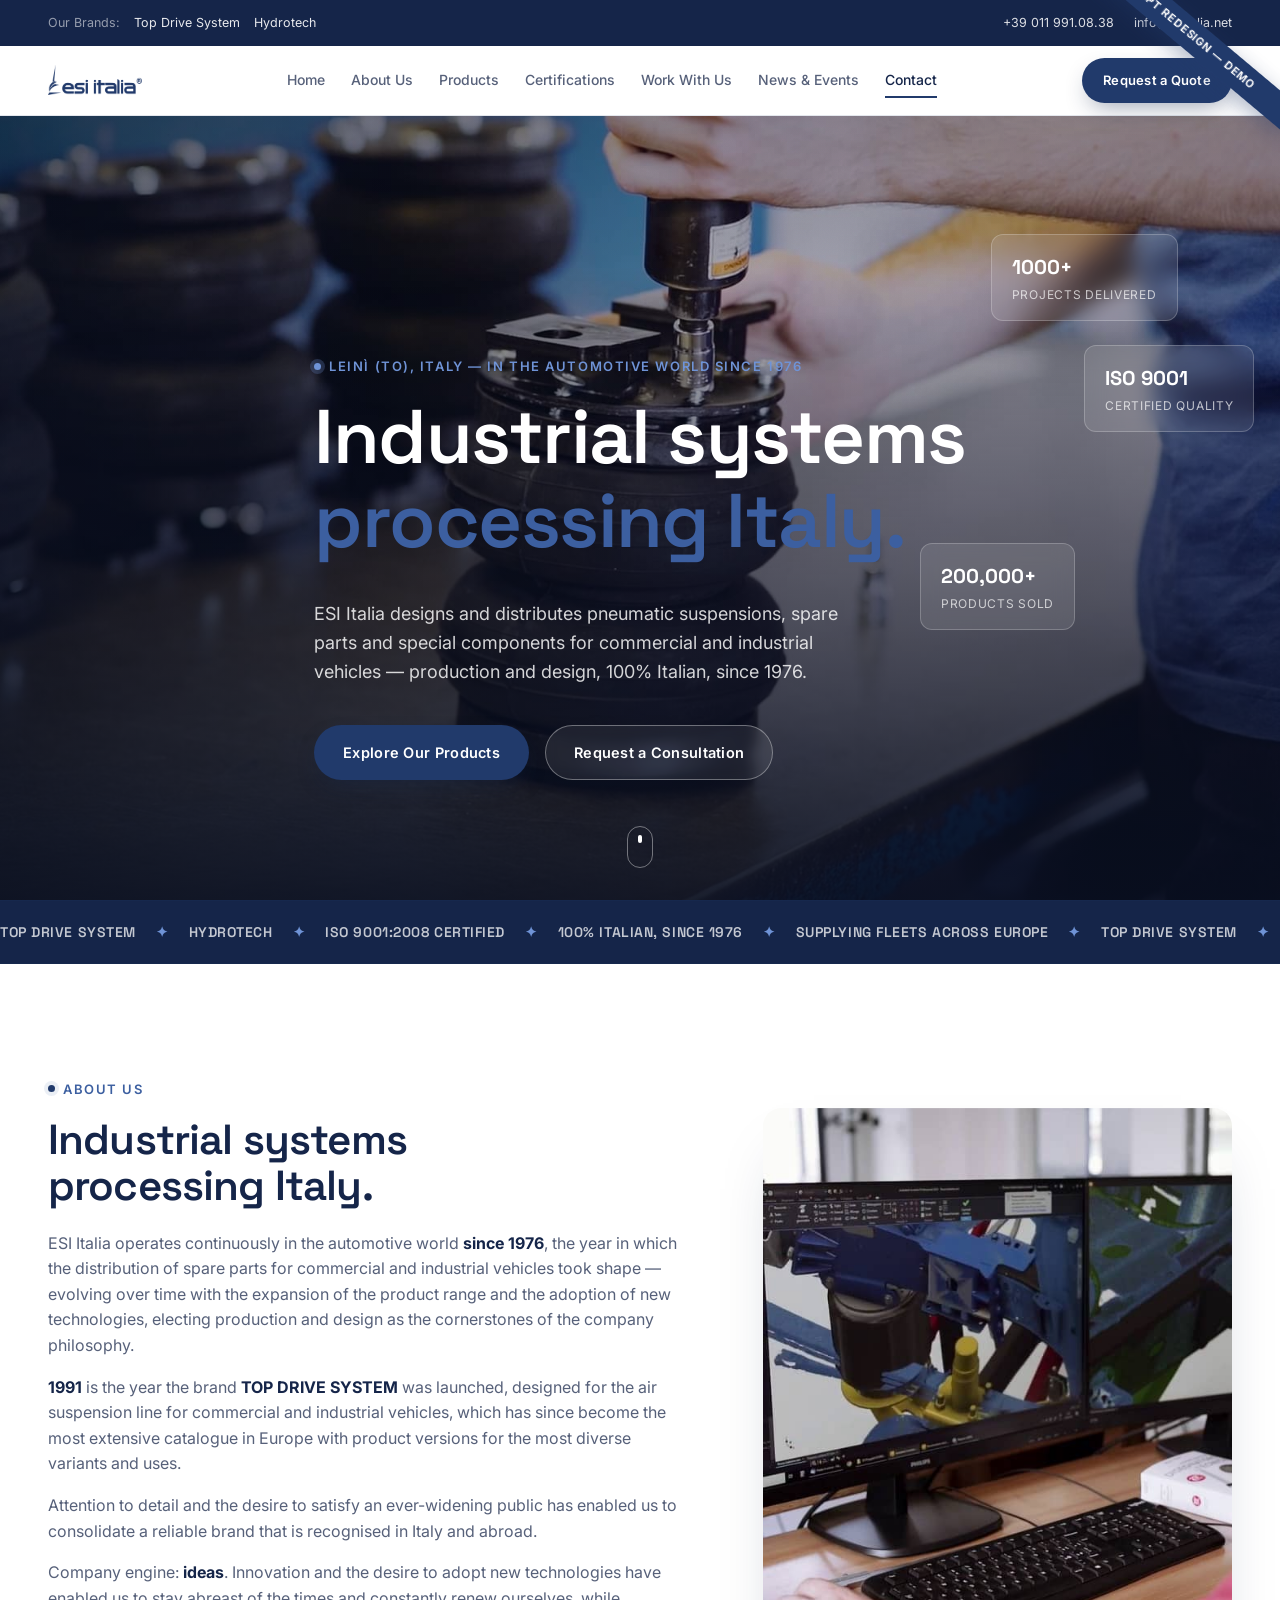
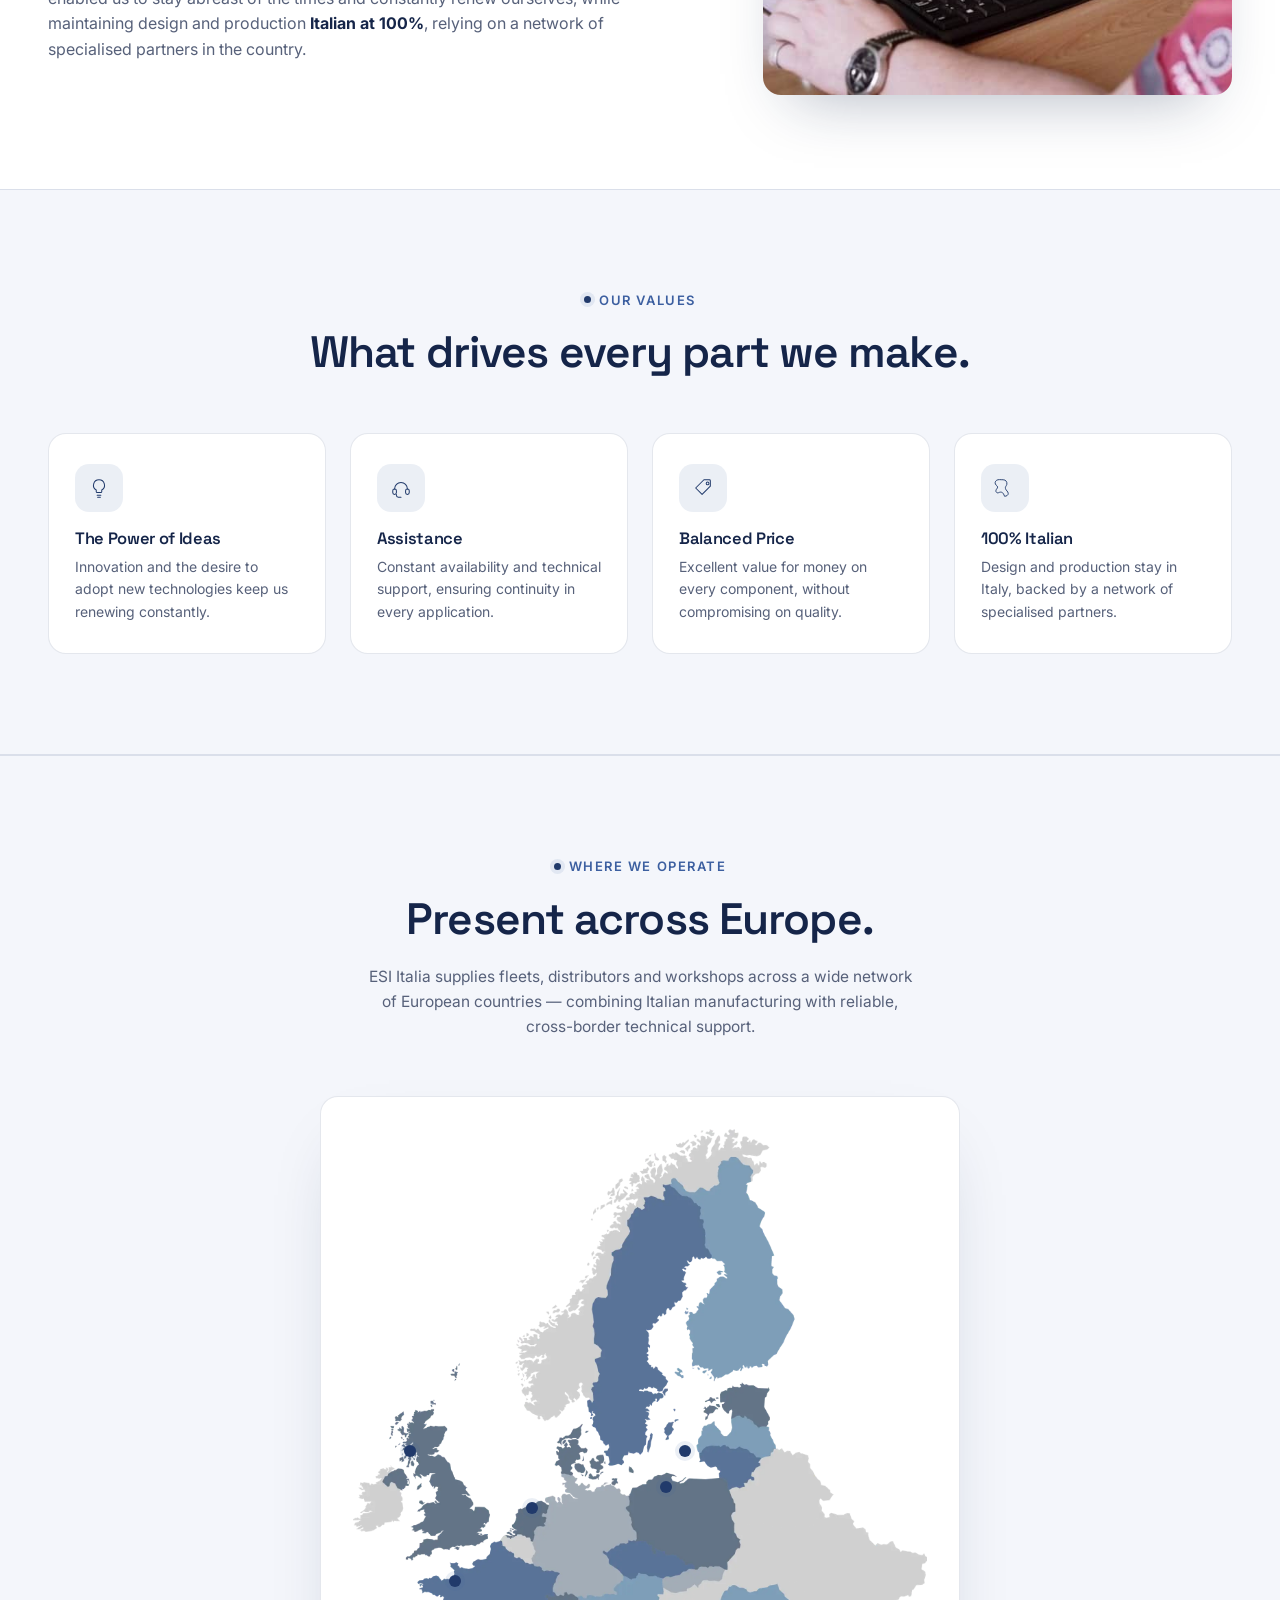
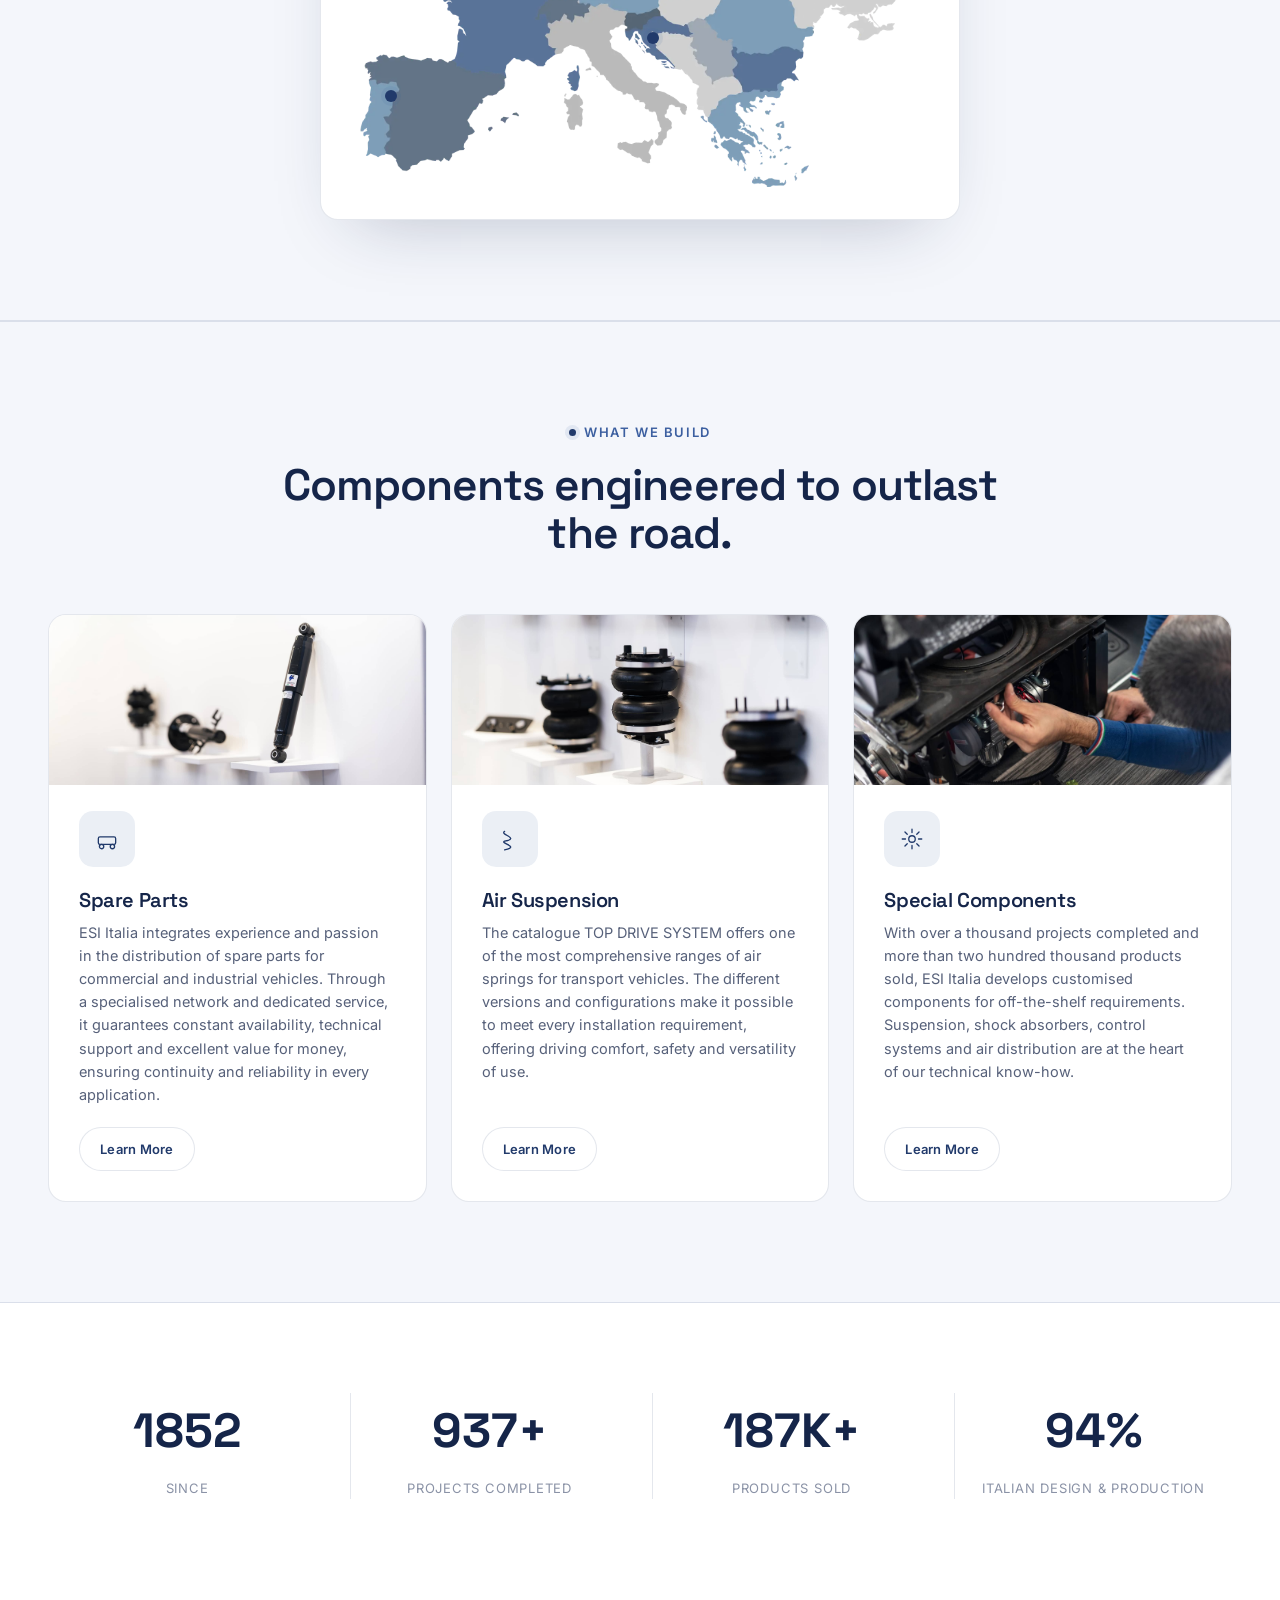
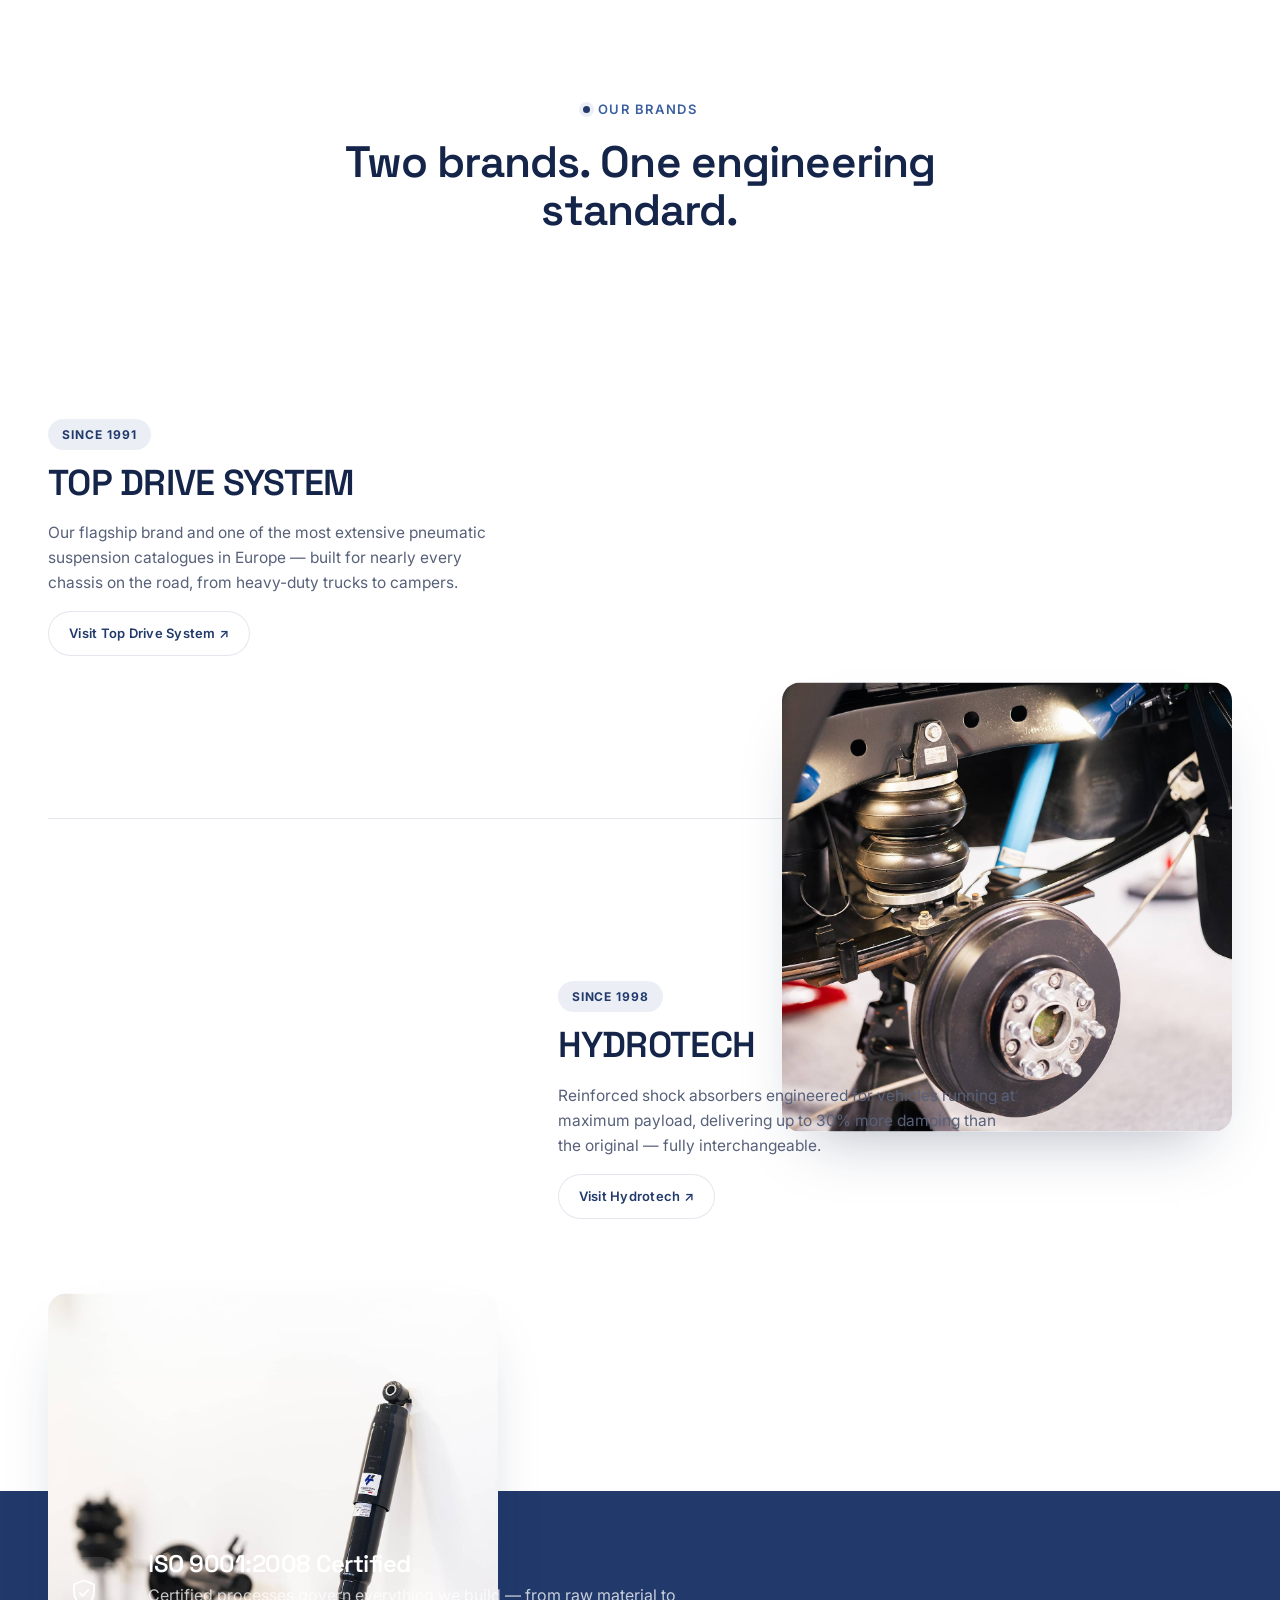
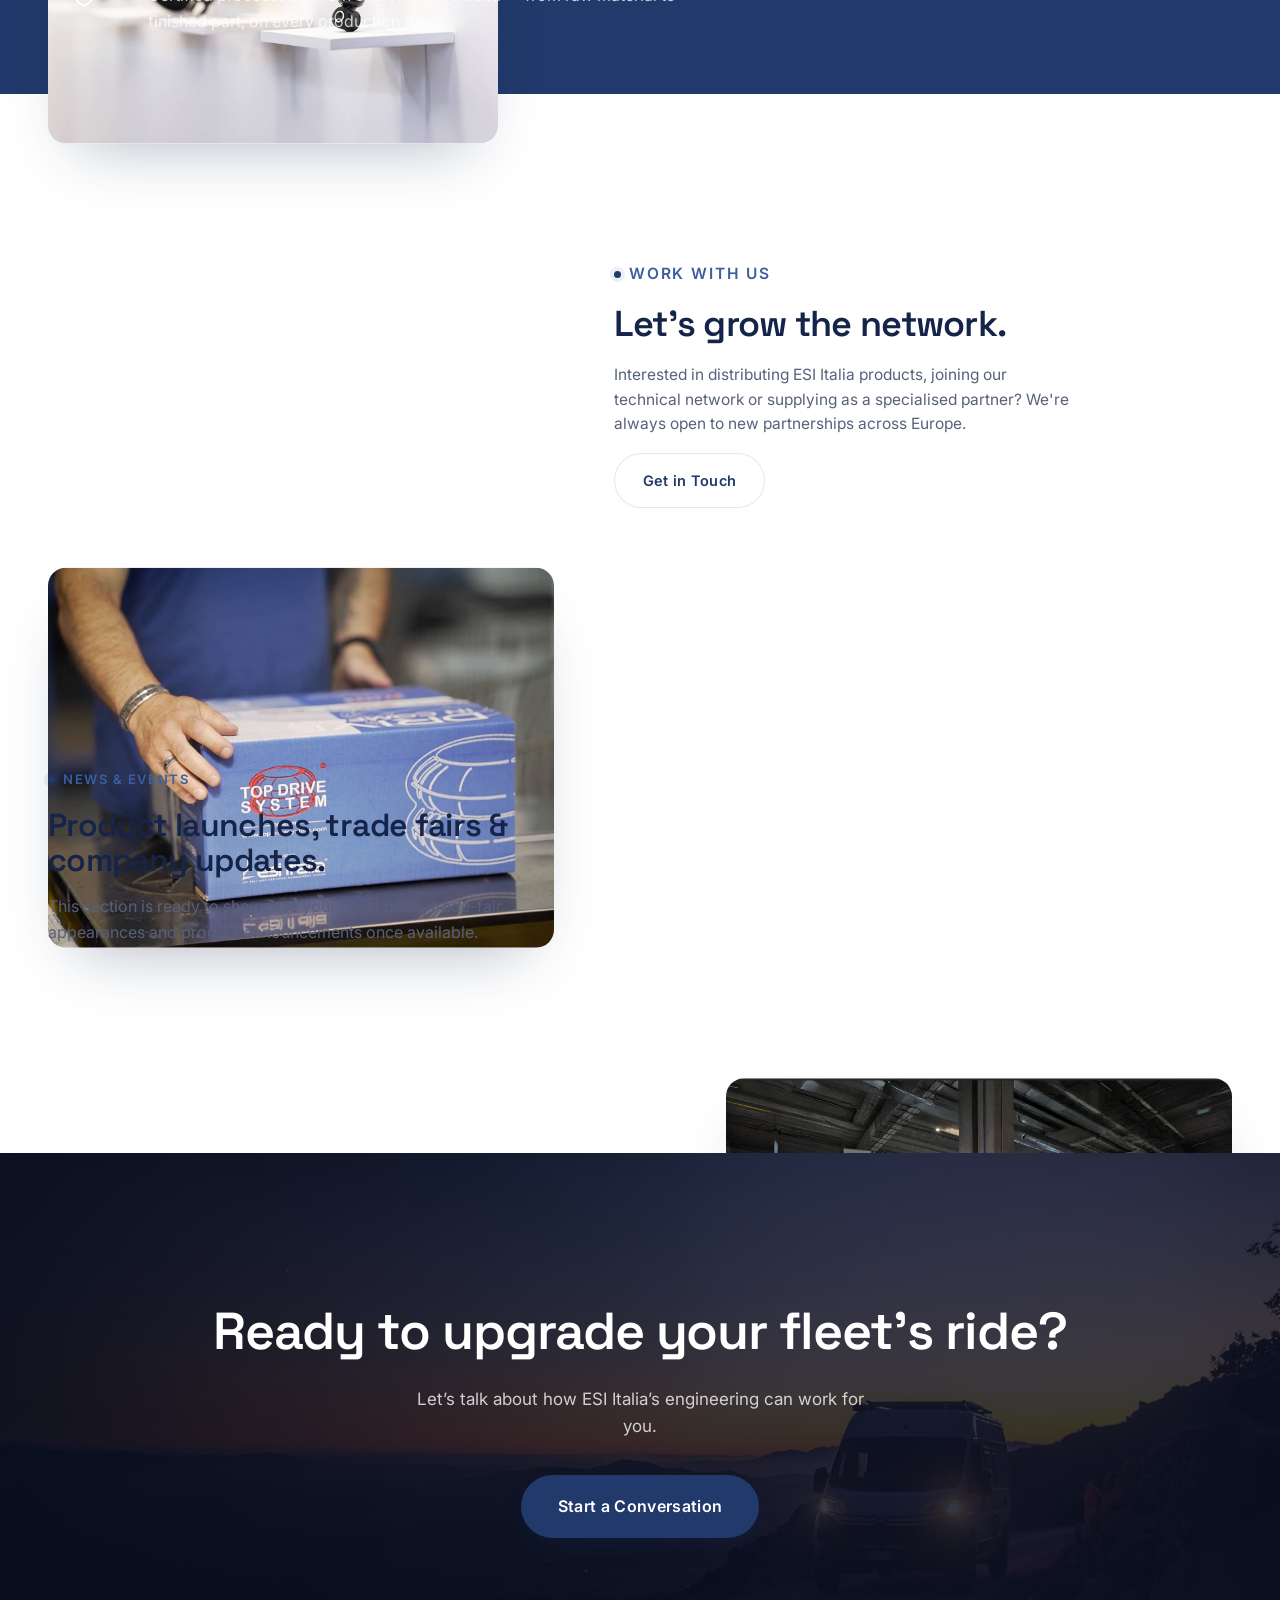
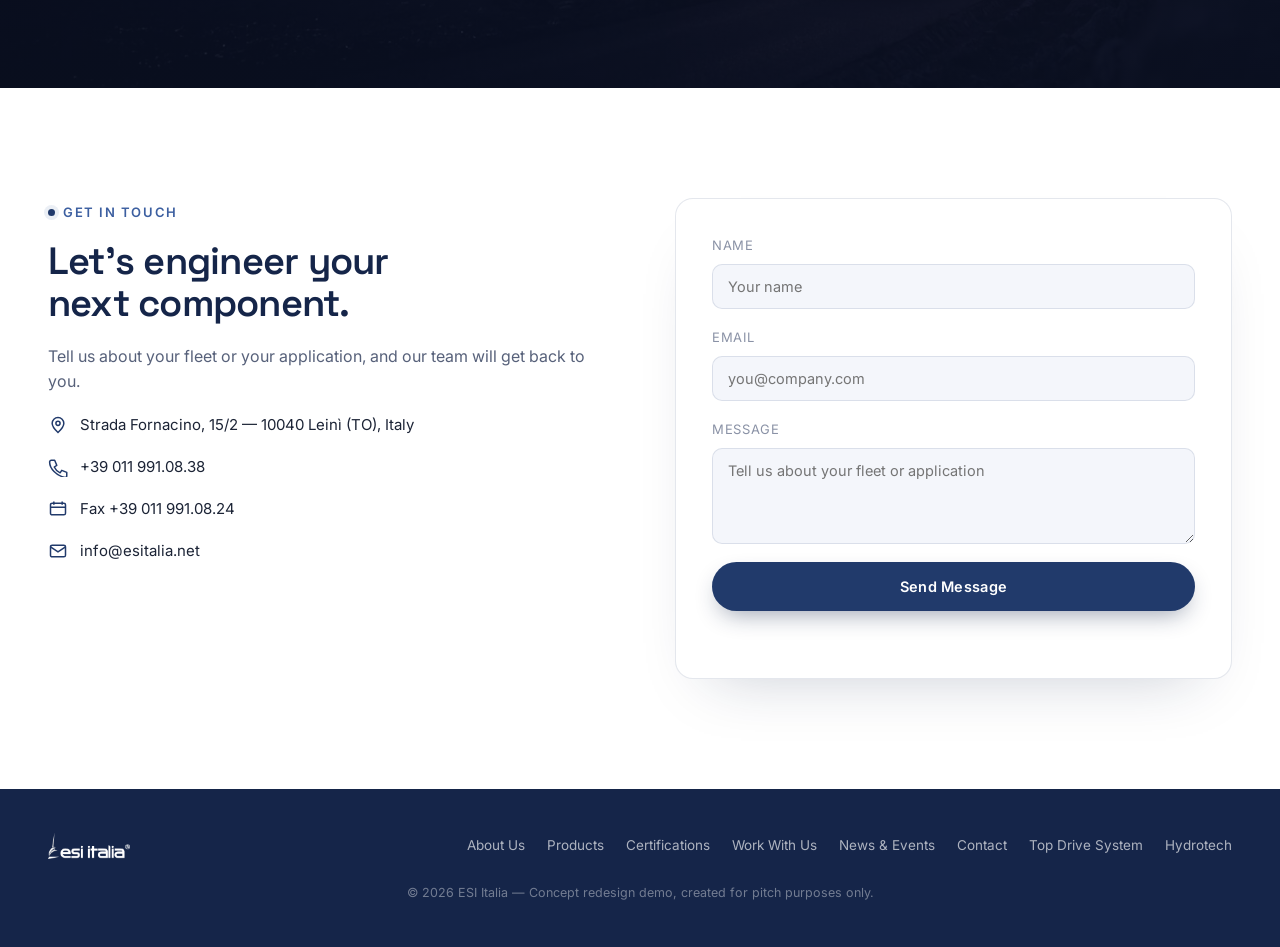
==== commit 888d1e97: "Add map pin tooltips and swap Hydrotech visual for a real photo - Each pin on the Where We Operate m" ====
--- a/esitalia/index.html
+++ b/esitalia/index.html
@@ -190,13 +190,13 @@
 
       <div class="operate-map reveal" style="--d:1">
         <img src="Assets/mappa.webp" alt="Map of the European countries ESI Italia supplies" loading="lazy" />
-        <span class="pin" style="left:52%; top:75%; --pd:.2s"></span>
-        <span class="pin" style="left:21%; top:67%; --pd:.9s"></span>
-        <span class="pin" style="left:11%; top:83%; --pd:1.6s"></span>
-        <span class="pin" style="left:14%; top:49%; --pd:.5s"></span>
-        <span class="pin" style="left:54%; top:54%; --pd:1.2s"></span>
-        <span class="pin" style="left:57%; top:49%; --pd:2s"></span>
-        <span class="pin" style="left:33%; top:57%; --pd:1.5s"></span>
+        <span class="pin" tabindex="0" data-country="Italy" style="left:52%; top:75%; --pd:.2s"></span>
+        <span class="pin" tabindex="0" data-country="France" style="left:21%; top:67%; --pd:.9s"></span>
+        <span class="pin" tabindex="0" data-country="Spain" style="left:11%; top:83%; --pd:1.6s"></span>
+        <span class="pin" tabindex="0" data-country="United Kingdom" style="left:14%; top:49%; --pd:.5s"></span>
+        <span class="pin" tabindex="0" data-country="Germany" style="left:54%; top:54%; --pd:1.2s"></span>
+        <span class="pin" tabindex="0" data-country="Poland" style="left:57%; top:49%; --pd:2s"></span>
+        <span class="pin" tabindex="0" data-country="Netherlands" style="left:33%; top:57%; --pd:1.5s"></span>
       </div>
     </div>
   </section>
@@ -288,8 +288,8 @@
           delivering up to 30% more damping than the original — fully interchangeable.</p>
           <a href="https://www.hydrotech.it/en/" target="_blank" rel="noopener" class="btn btn-ghost btn-sm magnetic"><span>Visit Hydrotech ↗</span></a>
         </div>
-        <div class="brand-visual" data-speed="0.08">
-          <svg viewBox="0 0 200 200"><rect x="70" y="20" width="60" height="160" rx="30" stroke="#213a6b" stroke-width="1.5" fill="none" opacity="0.5"/><rect x="85" y="50" width="30" height="100" rx="15" fill="#213a6b" opacity="0.85"/></svg>
+        <div class="brand-visual photo" data-speed="0.08">
+          <img src="Assets/esi-italia-prodotti-made-in-italy-innovativi.jpg" alt="HYDROTECH reinforced shock absorber" loading="lazy" />
         </div>
       </div>
     </div>
--- a/esitalia/css/style.css
+++ b/esitalia/css/style.css
@@ -240,7 +240,29 @@
   position:absolute; width:12px; height:12px; margin:-6px 0 0 -6px; border-radius:50%;
   background:var(--primary); box-shadow:0 0 0 4px var(--accent-soft);
   animation:pinpulse 2.4s ease-in-out infinite; animation-delay:var(--pd,0s);
-}
+  cursor:pointer; border:none; padding:0; outline-offset:6px;
+  transition:transform .25s var(--ease), background .25s;
+}
+.operate-map .pin:hover,
+.operate-map .pin:focus-visible{
+  background:var(--navy); animation-play-state:paused; transform:scale(1.5);
+}
+.operate-map .pin::after{
+  content:attr(data-country);
+  position:absolute; left:50%; bottom:calc(100% + 10px); transform:translateX(-50%) translateY(4px);
+  background:var(--navy); color:#fff; font-family:'Space Grotesk',sans-serif; font-weight:600;
+  font-size:12.5px; white-space:nowrap; padding:6px 12px; border-radius:8px;
+  opacity:0; pointer-events:none; transition:opacity .2s var(--ease), transform .2s var(--ease);
+  box-shadow:0 10px 24px -8px rgba(21,37,73,.4);
+}
+.operate-map .pin::before{
+  content:''; position:absolute; left:50%; bottom:calc(100% + 6px); transform:translateX(-50%);
+  border:5px solid transparent; border-top-color:var(--navy);
+  opacity:0; pointer-events:none; transition:opacity .2s var(--ease);
+}
+.operate-map .pin:hover::after, .operate-map .pin:focus-visible::after{ opacity:1; transform:translateX(-50%) translateY(0); }
+.operate-map .pin:hover::before, .operate-map .pin:focus-visible::before{ opacity:1; }
+
 @keyframes pinpulse{ 0%,100%{ transform:scale(1); opacity:.7; } 50%{ transform:scale(1.35); opacity:1; } }
 
 /* ============ products ============ */
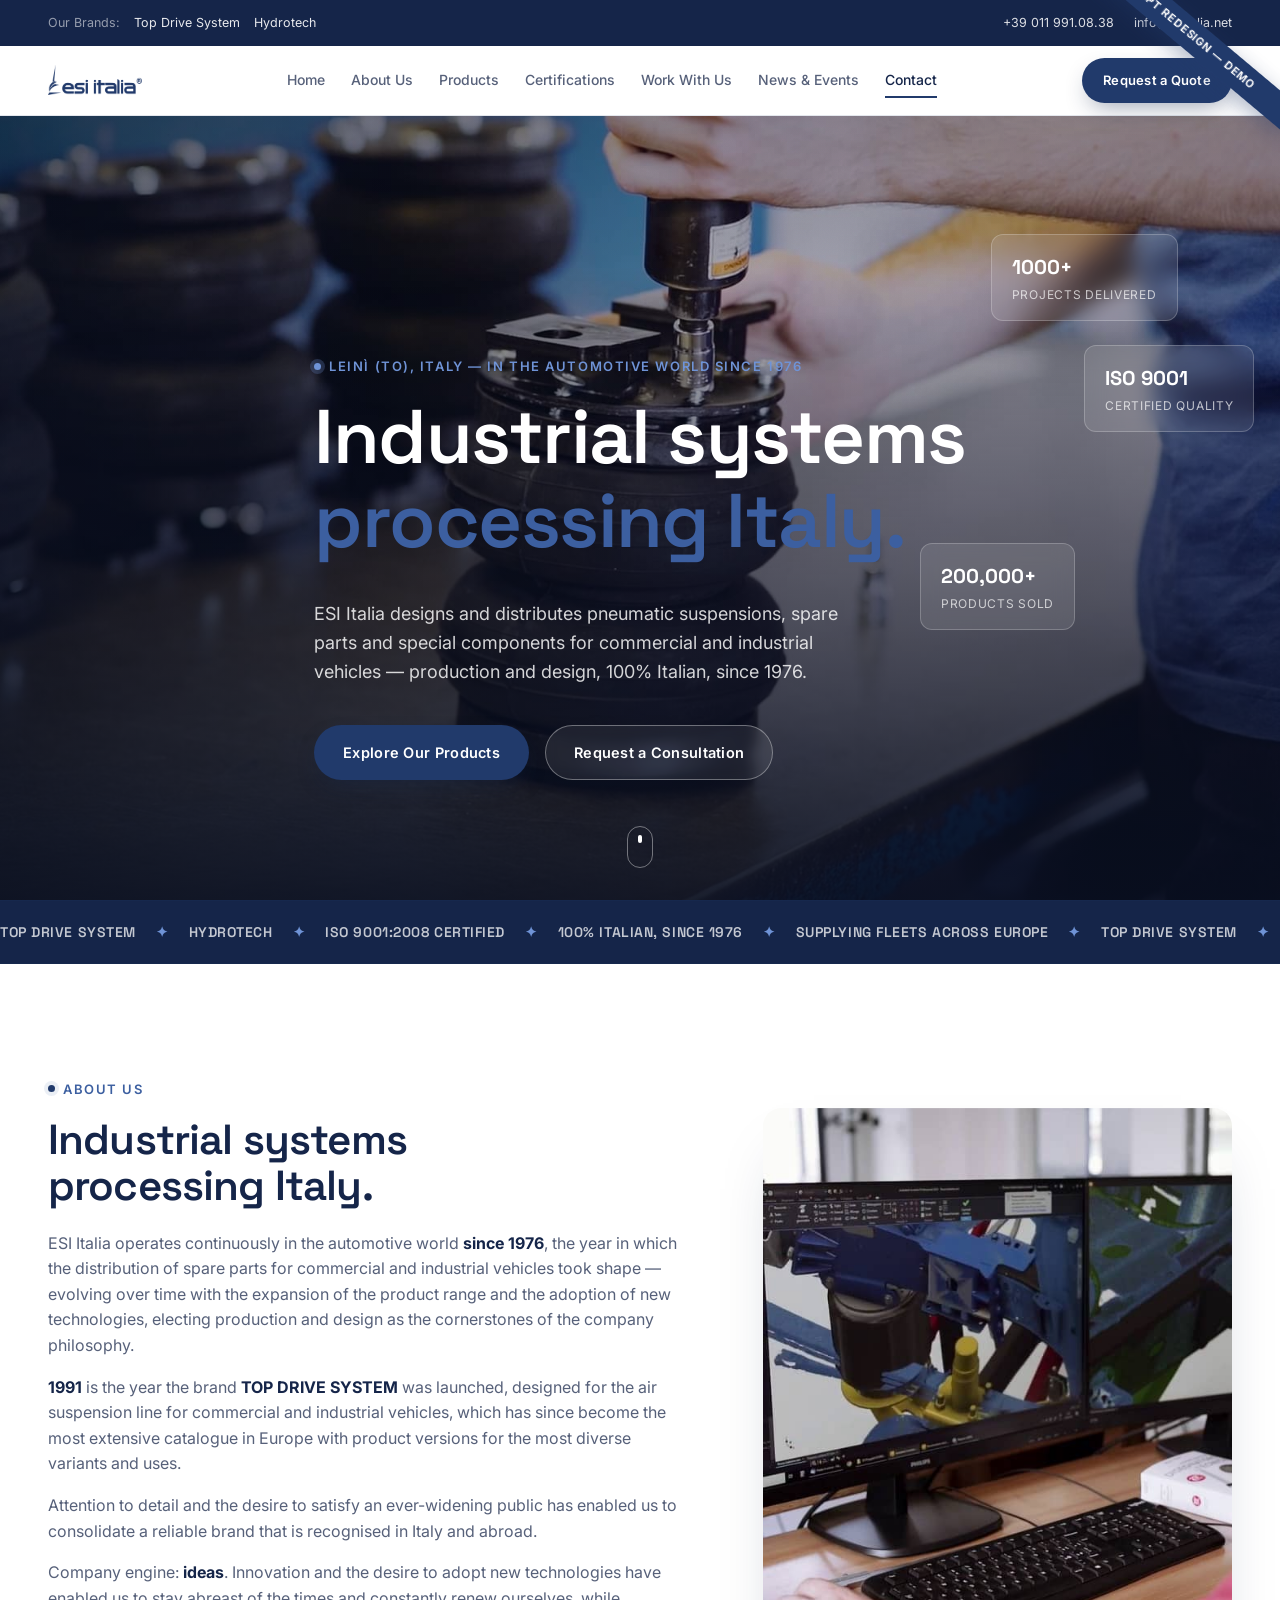
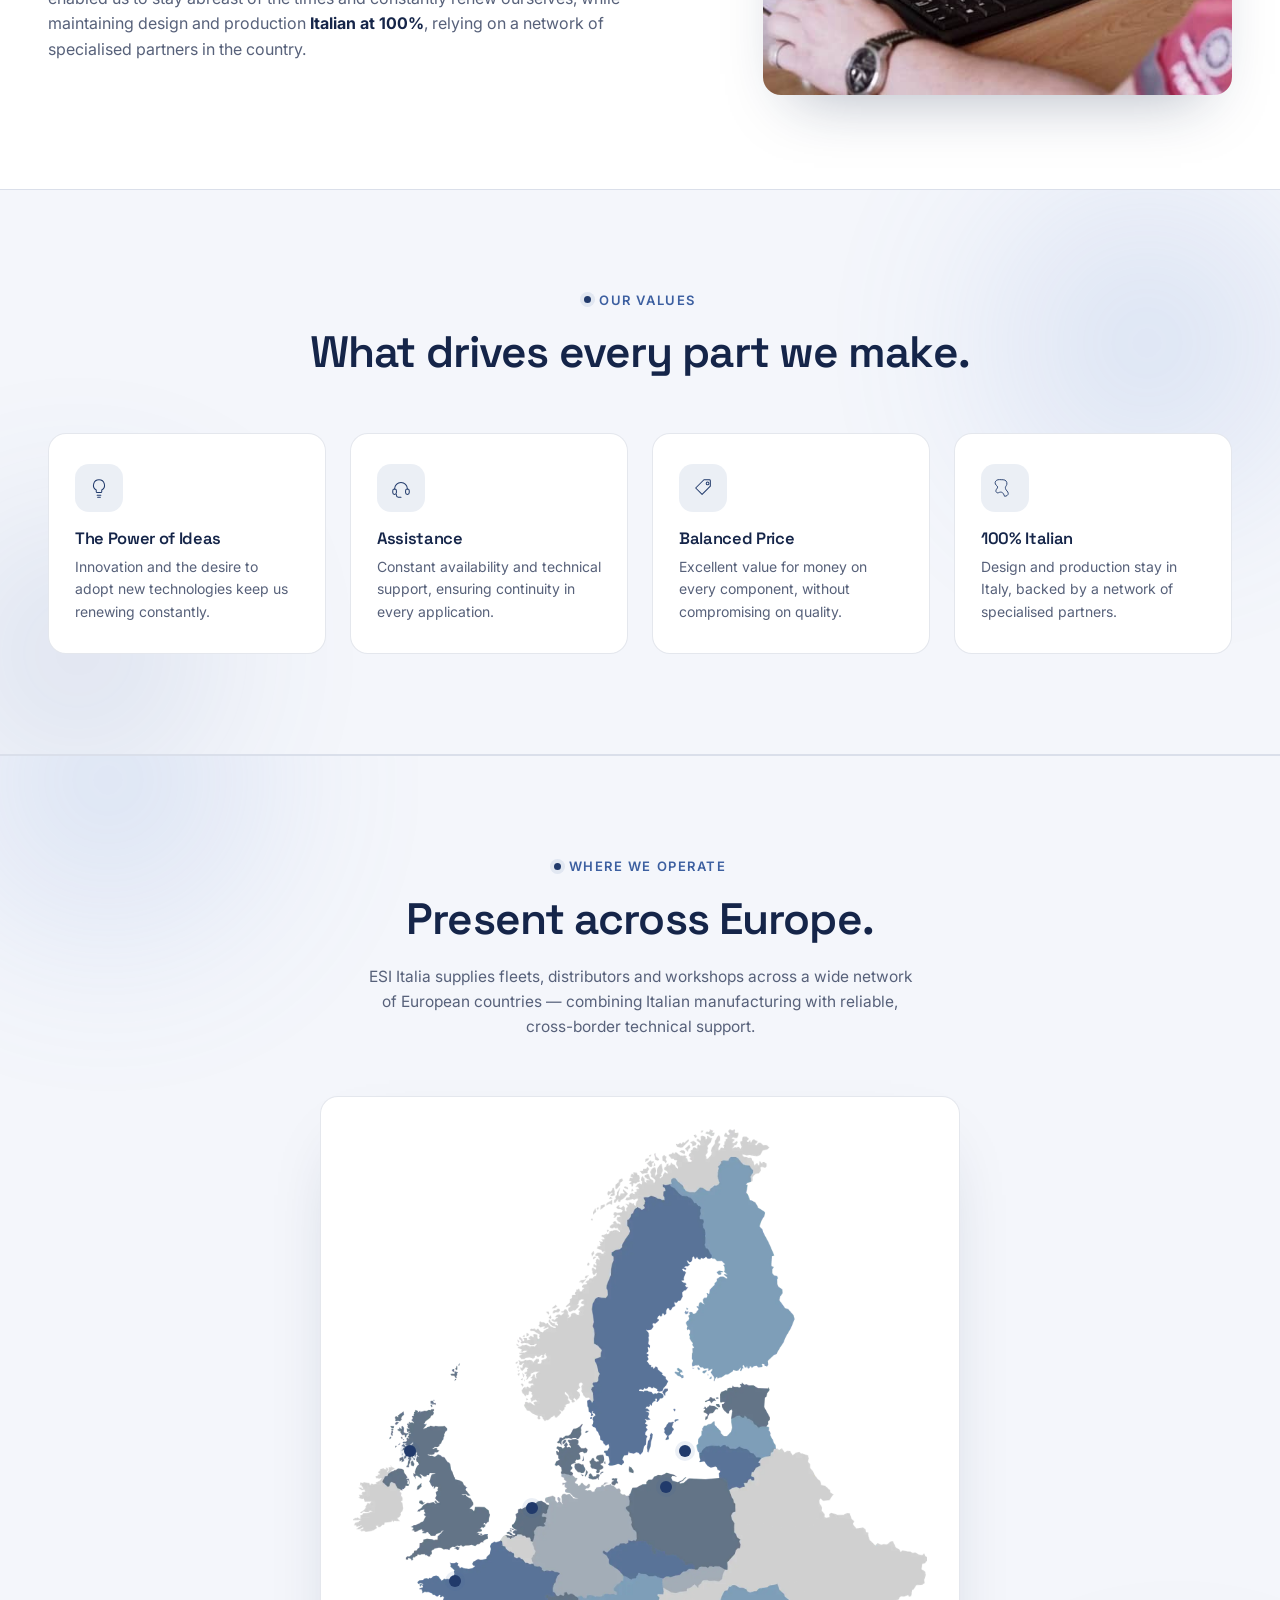
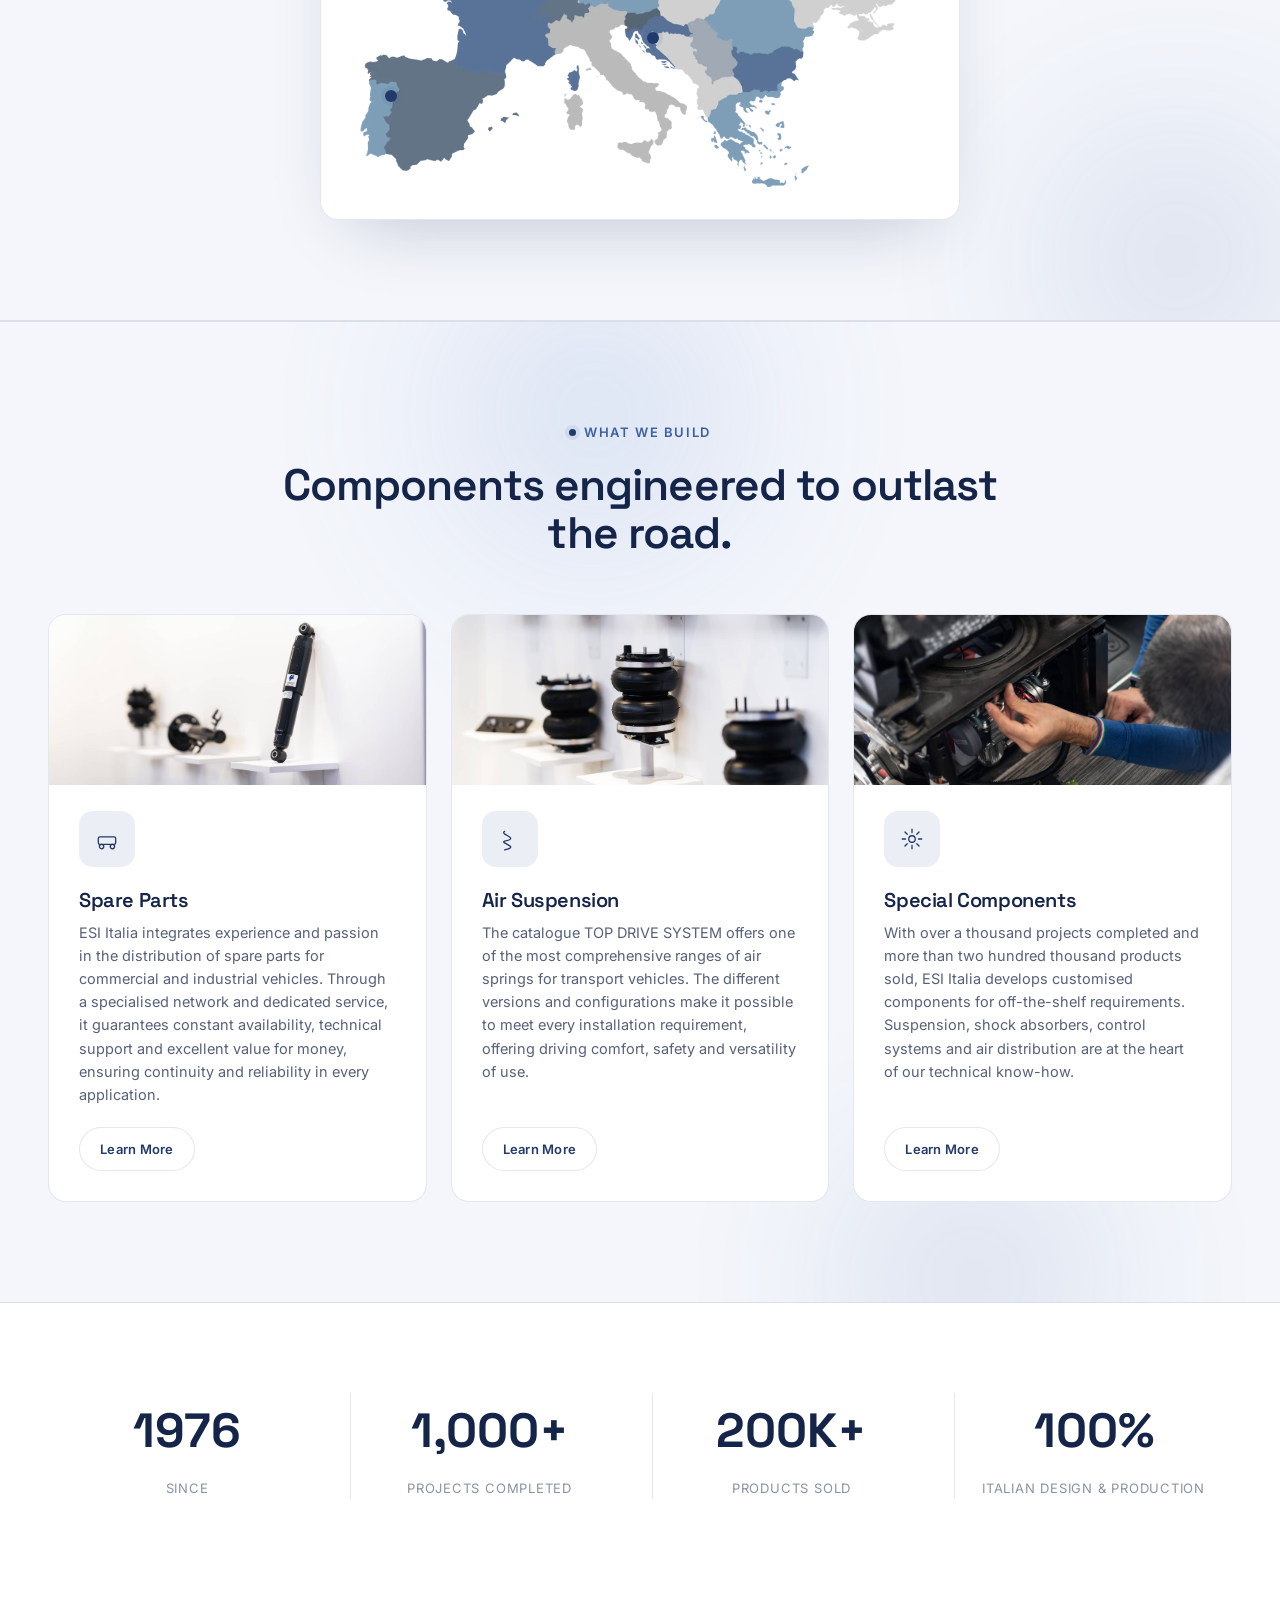
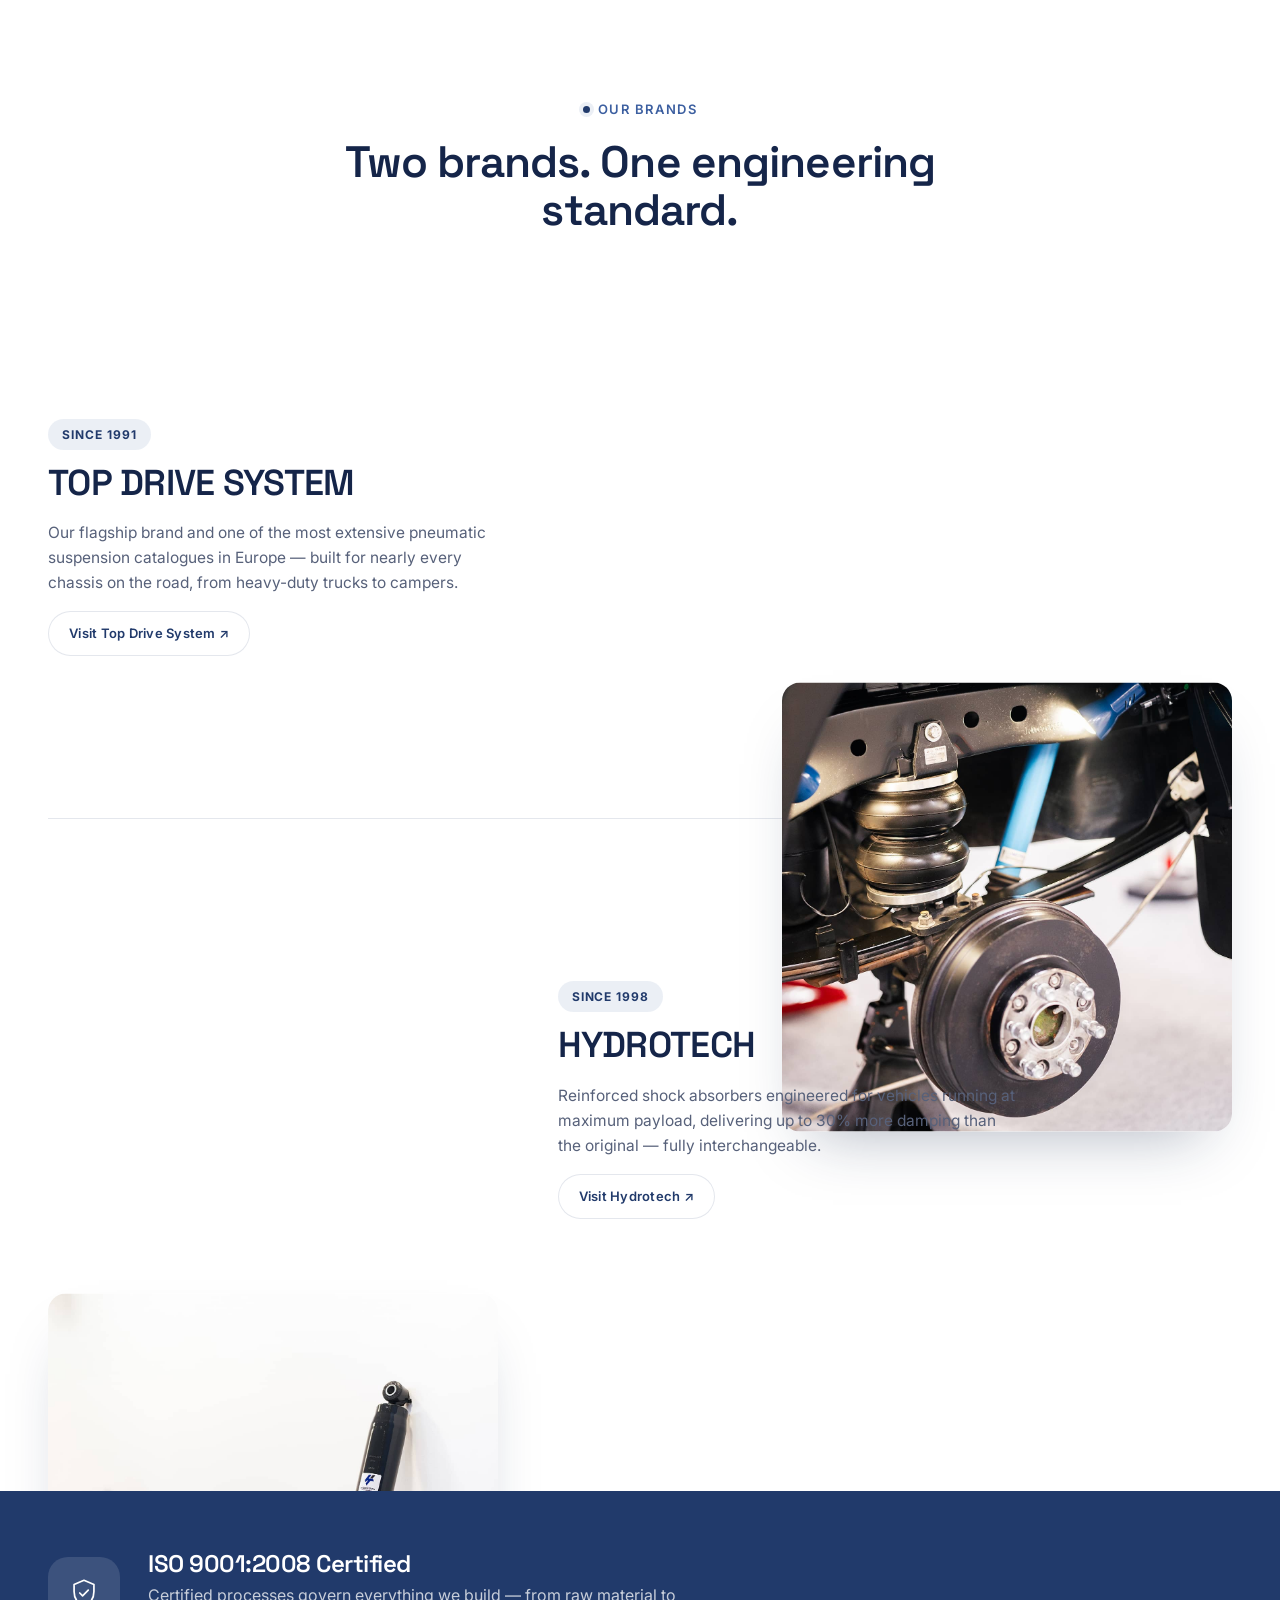
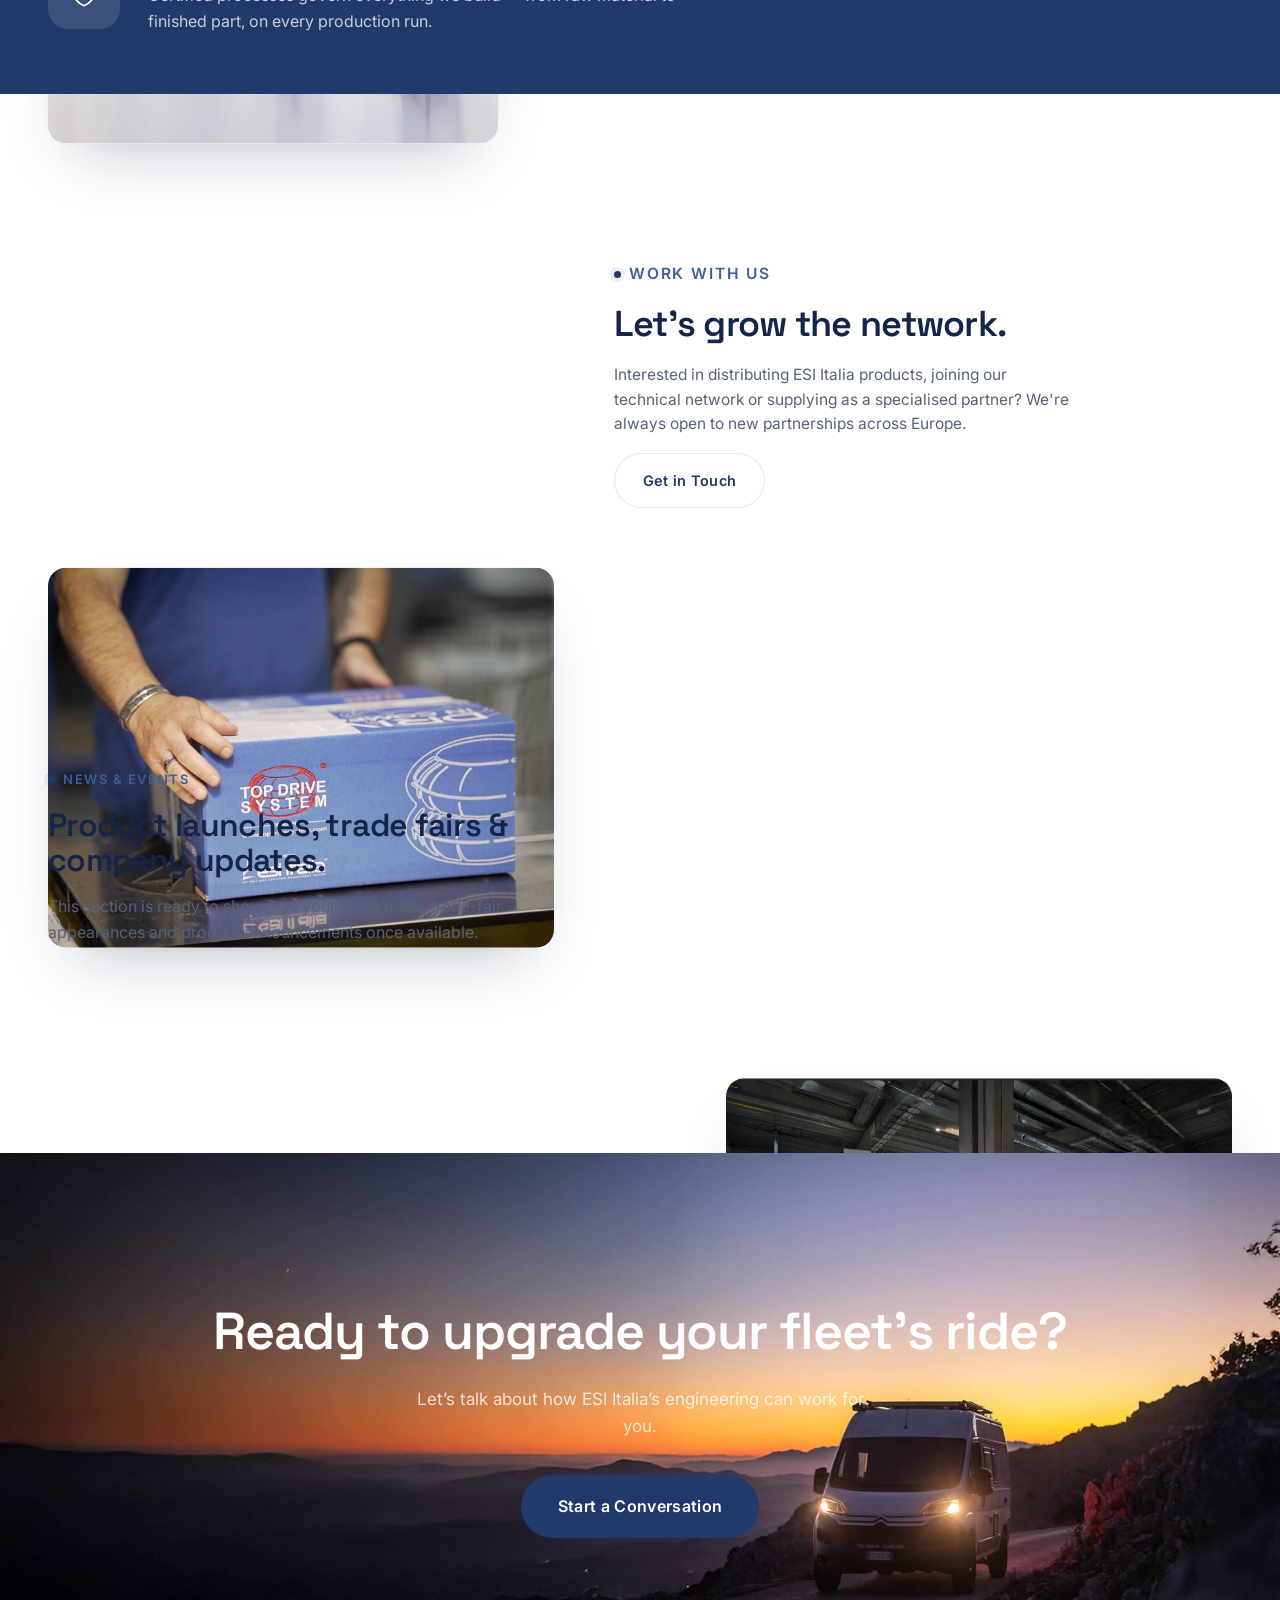
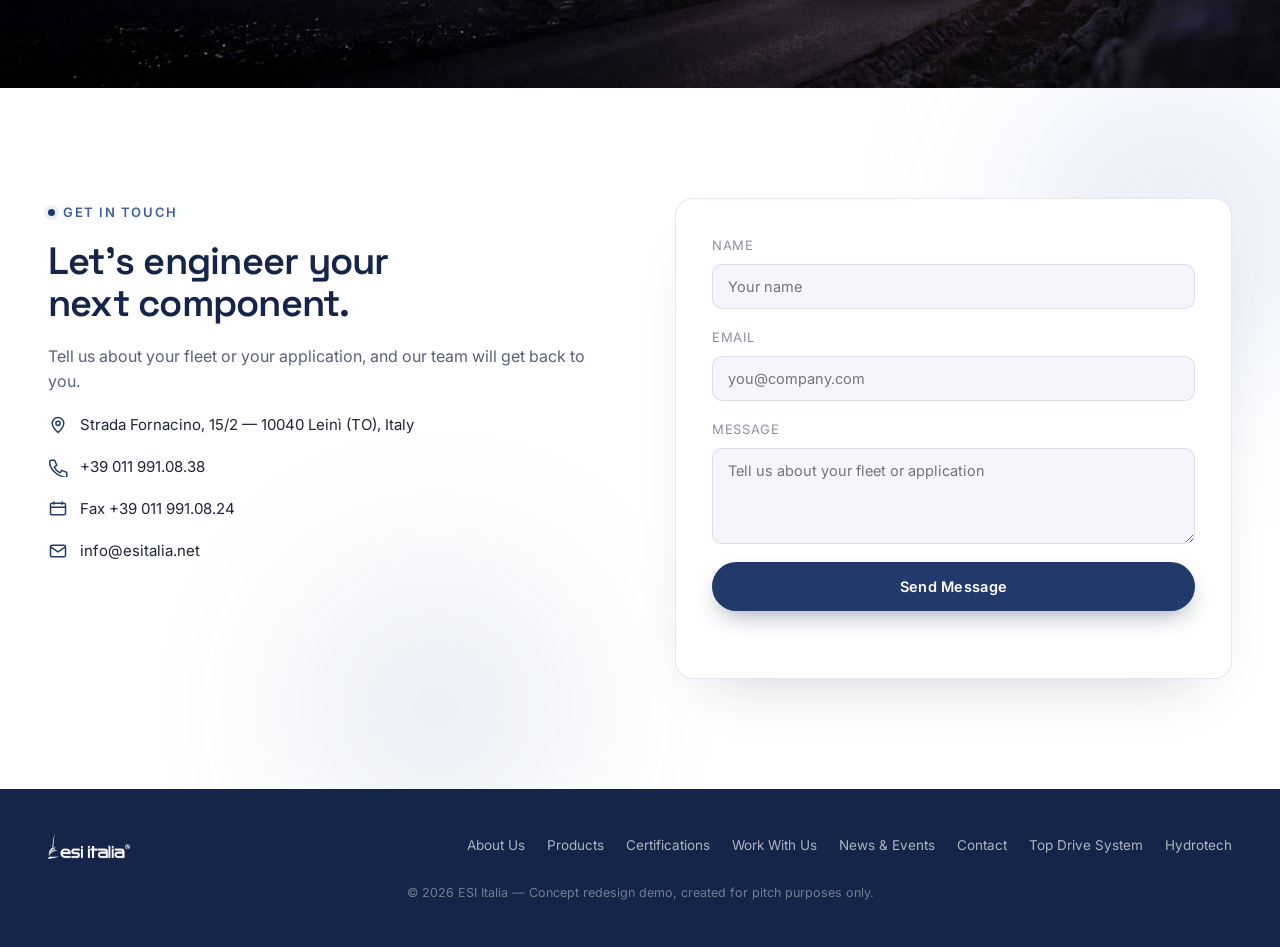
==== commit cabd0d86: "Add directional reveals and ambient background motion throughout - Two-column sections (About, both " ====
--- a/esitalia/index.html
+++ b/esitalia/index.html
@@ -117,7 +117,7 @@
   <!-- ================= ABOUT ================= -->
   <section class="about" id="about">
     <div class="container about-grid">
-      <div class="about-copy">
+      <div class="about-copy reveal-left">
         <p class="eyebrow reveal"><span class="dot"></span>About Us</p>
         <h2 class="reveal">Industrial systems processing Italy.</h2>
         <p class="reveal" style="--d:1">
@@ -144,7 +144,7 @@
           network of specialised partners in the country.
         </p>
       </div>
-      <div class="about-visual reveal" style="--d:2" data-speed="0.08">
+      <div class="about-visual reveal-right" style="--d:1" data-speed="0.08">
         <img src="Assets/esiitalia-progettazione-sospensioni.jpeg" alt="ESI Italia engineers designing suspension components in CAD" loading="lazy" />
       </div>
     </div>
@@ -152,6 +152,10 @@
 
   <!-- ================= VALUES ================= -->
   <section class="values">
+    <div class="section-blobs" aria-hidden="true">
+      <div class="b1" style="top:-10%; right:-6%;"></div>
+      <div class="b2" style="bottom:-14%; left:-8%;"></div>
+    </div>
     <div class="container">
       <p class="eyebrow reveal center"><span class="dot"></span>Our Values</p>
       <h2 class="section-title reveal center">What drives every part we make.</h2>
@@ -182,6 +186,10 @@
 
   <!-- ================= WHERE WE OPERATE ================= -->
   <section class="operate">
+    <div class="section-blobs" aria-hidden="true">
+      <div class="b1" style="top:-16%; left:-8%;"></div>
+      <div class="b2" style="bottom:-10%; right:-6%;"></div>
+    </div>
     <div class="container">
       <p class="eyebrow reveal center"><span class="dot"></span>Where We Operate</p>
       <h2 class="section-title reveal center">Present across Europe.</h2>
@@ -203,6 +211,10 @@
 
   <!-- ================= PRODUCTS ================= -->
   <section class="products" id="products">
+    <div class="section-blobs" aria-hidden="true">
+      <div class="b1" style="top:-12%; left:30%;"></div>
+      <div class="b2" style="bottom:-16%; right:10%;"></div>
+    </div>
     <div class="container">
       <p class="eyebrow reveal center"><span class="dot"></span>What We Build</p>
       <h2 class="section-title reveal center">Components engineered to outlast the road.</h2>
@@ -267,28 +279,28 @@
       <p class="eyebrow reveal center"><span class="dot"></span>Our Brands</p>
       <h2 class="section-title reveal center">Two brands. One engineering standard.</h2>
 
-      <div class="brand-block reveal">
-        <div class="brand-copy">
+      <div class="brand-block">
+        <div class="brand-copy reveal-left">
           <span class="brand-tag">Since 1991</span>
           <h3>TOP DRIVE SYSTEM</h3>
           <p>Our flagship brand and one of the most extensive pneumatic suspension catalogues in
           Europe — built for nearly every chassis on the road, from heavy-duty trucks to campers.</p>
           <a href="https://www.topdrivesystem.it/en/" target="_blank" rel="noopener" class="btn btn-ghost btn-sm magnetic"><span>Visit Top Drive System ↗</span></a>
         </div>
-        <div class="brand-visual photo" data-speed="0.08">
+        <div class="brand-visual photo reveal-right" style="--d:1" data-speed="0.08">
           <img src="Assets/sospensione-esi-italia-come-funziona.jpg" alt="TOP DRIVE SYSTEM air suspension installed on a vehicle" loading="lazy" />
         </div>
       </div>
 
-      <div class="brand-block reverse reveal" style="--d:1">
-        <div class="brand-copy">
+      <div class="brand-block reverse">
+        <div class="brand-copy reveal-right">
           <span class="brand-tag">Since 1998</span>
           <h3>HYDROTECH</h3>
           <p>Reinforced shock absorbers engineered for vehicles running at maximum payload,
           delivering up to 30% more damping than the original — fully interchangeable.</p>
           <a href="https://www.hydrotech.it/en/" target="_blank" rel="noopener" class="btn btn-ghost btn-sm magnetic"><span>Visit Hydrotech ↗</span></a>
         </div>
-        <div class="brand-visual photo" data-speed="0.08">
+        <div class="brand-visual photo reveal-left" style="--d:1" data-speed="0.08">
           <img src="Assets/esi-italia-prodotti-made-in-italy-innovativi.jpg" alt="HYDROTECH reinforced shock absorber" loading="lazy" />
         </div>
       </div>
@@ -311,10 +323,10 @@
   <!-- ================= WORK WITH US ================= -->
   <section class="work" id="work">
     <div class="container work-grid">
-      <div class="work-photo reveal" data-speed="0.06">
+      <div class="work-photo reveal-left" data-speed="0.06">
         <img src="Assets/spedizione-prodotti-esiitalia.jpg" alt="Preparing a TOP DRIVE SYSTEM, made by ESI Italia, shipment" loading="lazy" />
       </div>
-      <div class="work-copy reveal" style="--d:1">
+      <div class="work-copy reveal-right" style="--d:1">
         <p class="eyebrow"><span class="dot"></span>Work With Us</p>
         <h2>Let&rsquo;s grow the network.</h2>
         <p>Interested in distributing ESI Italia products, joining our technical network or supplying
@@ -327,19 +339,22 @@
   <!-- ================= NEWS ================= -->
   <section class="news" id="news">
     <div class="container news-grid">
-      <div class="news-copy reveal">
+      <div class="news-copy reveal-left">
         <p class="eyebrow"><span class="dot"></span>News &amp; Events</p>
         <h2>Product launches, trade fairs &amp; company updates.</h2>
         <p class="muted">This section is ready to showcase your latest news, trade-fair appearances and product announcements once available.</p>
       </div>
-      <div class="news-photo reveal" style="--d:1" data-speed="0.06">
+      <div class="news-photo reveal-right" style="--d:1" data-speed="0.06">
         <img src="Assets/stand-fieristico.jpg" alt="ESI Italia and Top Drive System exhibition stand at a trade fair" loading="lazy" />
       </div>
     </div>
   </section>
 
   <!-- ================= CTA BANNER ================= -->
-  <section class="cta-banner" style="background-image:url('Assets/fiere-di-settore-trasporto-mezzispeciali.jpeg')">
+  <section class="cta-banner">
+    <div class="cta-media" aria-hidden="true">
+      <img src="Assets/fiere-di-settore-trasporto-mezzispeciali.jpeg" alt="" loading="lazy" />
+    </div>
     <div class="container cta-inner reveal">
       <h2>Ready to upgrade your fleet&rsquo;s ride?</h2>
       <p>Let&rsquo;s talk about how ESI Italia&rsquo;s engineering can work for you.</p>
@@ -349,8 +364,12 @@
 
   <!-- ================= CONTACT ================= -->
   <section class="contact" id="contact">
+    <div class="section-blobs" aria-hidden="true">
+      <div class="b1" style="top:-10%; right:-8%;"></div>
+      <div class="b2" style="bottom:-14%; left:20%;"></div>
+    </div>
     <div class="container contact-grid">
-      <div class="contact-info reveal">
+      <div class="contact-info reveal-left">
         <p class="eyebrow"><span class="dot"></span>Get in Touch</p>
         <h2>Let&rsquo;s engineer your next component.</h2>
         <p class="muted">Tell us about your fleet or your application, and our team will get back to you.</p>
@@ -372,7 +391,7 @@
         </div>
       </div>
 
-      <form class="contact-form reveal" style="--d:1" onsubmit="event.preventDefault(); this.querySelector('.form-status').textContent='Thanks — this is a demo form, no message was actually sent.';">
+      <form class="contact-form reveal-right" style="--d:1" onsubmit="event.preventDefault(); this.querySelector('.form-status').textContent='Thanks — this is a demo form, no message was actually sent.';">
         <div class="field">
           <label for="name">Name</label>
           <input id="name" type="text" placeholder="Your name" required />
--- a/esitalia/css/style.css
+++ b/esitalia/css/style.css
@@ -25,7 +25,7 @@
 }
 
 *,*::before,*::after{ box-sizing:border-box; }
-html{ scroll-behavior:auto; }
+html{ scroll-behavior:auto; overflow-x:hidden; }
 body{
   margin:0;
   background:var(--bg);
@@ -93,12 +93,43 @@
 
 /* ============ reveal-on-scroll ============ */
 .reveal{
-  opacity:0; transform:translateY(34px);
-  transition:opacity .8s var(--ease), transform .8s var(--ease);
+  opacity:0; transform:translateY(34px) scale(.97);
+  transition:opacity .9s var(--ease), transform .9s var(--ease);
   transition-delay:calc(var(--d,0) * 90ms);
 }
-.reveal.in-view{ opacity:1; transform:translateY(0); }
+.reveal.in-view{ opacity:1; transform:translateY(0) scale(1); }
 .hero-title .reveal{ display:block; }
+
+.reveal-left, .reveal-right{
+  opacity:0;
+  transition:opacity 1s var(--ease), transform 1s var(--ease);
+  transition-delay:calc(var(--d,0) * 90ms);
+}
+.reveal-left{ transform:translateX(-64px); }
+.reveal-right{ transform:translateX(64px); }
+.reveal-left.in-view, .reveal-right.in-view{ opacity:1; transform:translateX(0); }
+
+/* ============ ambient background motion ============ */
+.section-blobs{ position:absolute; inset:0; z-index:0; overflow:hidden; pointer-events:none; }
+.section-blobs .b1, .section-blobs .b2{ position:absolute; border-radius:50%; filter:blur(90px); will-change:transform; }
+.section-blobs .b1{
+  width:420px; height:420px; opacity:.3;
+  background:radial-gradient(circle, var(--sky) 0%, transparent 70%);
+  animation:drift-a 22s ease-in-out infinite;
+}
+.section-blobs .b2{
+  width:360px; height:360px; opacity:.22;
+  background:radial-gradient(circle, var(--primary-mid) 0%, transparent 70%);
+  animation:drift-b 26s ease-in-out infinite;
+}
+@keyframes drift-a{
+  0%,100%{ transform:translate(0,0) scale(1); }
+  50%{ transform:translate(48px,-34px) scale(1.1); }
+}
+@keyframes drift-b{
+  0%,100%{ transform:translate(0,0) scale(1); }
+  50%{ transform:translate(-40px,30px) scale(1.06); }
+}
 
 /* ============ buttons ============ */
 .btn{
@@ -216,7 +247,8 @@
 .about-copy strong{ color:var(--navy); }
 
 /* ============ values ============ */
-.values{ padding:100px 0; background:var(--bg-soft); border-top:1px solid var(--border); border-bottom:1px solid var(--border); }
+.values{ position:relative; overflow:hidden; padding:100px 0; background:var(--bg-soft); border-top:1px solid var(--border); border-bottom:1px solid var(--border); }
+.values > .container{ position:relative; z-index:1; }
 .values-grid{ display:grid; grid-template-columns:repeat(4,1fr); gap:24px; margin-top:56px; }
 .value{ background:#fff; border:1px solid var(--border); border-radius:var(--radius); padding:30px 26px; transition:transform .4s var(--ease), box-shadow .4s var(--ease); }
 .value:hover{ transform:translateY(-6px); box-shadow:0 20px 40px -24px rgba(21,37,73,.3); }
@@ -228,7 +260,8 @@
 .card-icon.sm svg{ width:22px; height:22px; }
 
 /* ============ where we operate ============ */
-.operate{ padding:100px 0; background:var(--bg-soft); border-top:1px solid var(--border); border-bottom:1px solid var(--border); }
+.operate{ position:relative; overflow:hidden; padding:100px 0; background:var(--bg-soft); border-top:1px solid var(--border); border-bottom:1px solid var(--border); }
+.operate > .container{ position:relative; z-index:1; }
 .operate-sub{ max-width:560px; margin:0 auto; font-size:15.5px; }
 .operate-map{
   position:relative; max-width:640px; margin:56px auto 0; border-radius:var(--radius);
@@ -266,7 +299,8 @@
 @keyframes pinpulse{ 0%,100%{ transform:scale(1); opacity:.7; } 50%{ transform:scale(1.35); opacity:1; } }
 
 /* ============ products ============ */
-.products{ padding:100px 0; background:var(--bg-soft); border-top:1px solid var(--border); border-bottom:1px solid var(--border); }
+.products{ position:relative; overflow:hidden; padding:100px 0; background:var(--bg-soft); border-top:1px solid var(--border); border-bottom:1px solid var(--border); }
+.products > .container{ position:relative; z-index:1; }
 .product-grid{ display:grid; grid-template-columns:repeat(3,1fr); gap:24px; margin-top:56px; }
 .product-card{ background:#fff; border:1px solid var(--border); border-radius:var(--radius); overflow:hidden; transition:transform .45s var(--ease), box-shadow .4s var(--ease); display:flex; flex-direction:column; }
 .product-card:hover{ transform:translateY(-8px); box-shadow:0 24px 48px -28px rgba(21,37,73,.32); }
@@ -306,10 +340,24 @@
 .brand-visual.photo img{ width:100%; height:100%; object-fit:cover; aspect-ratio:1/1; display:block; }
 
 /* ============ certifications ============ */
-.certifications{ background:var(--primary); padding:60px 0; }
-.cert-inner{ display:flex; align-items:center; gap:28px; }
-.cert-badge{ width:72px; height:72px; border-radius:20px; background:rgba(255,255,255,.12); display:flex; align-items:center; justify-content:center; flex-shrink:0; }
+.certifications{ position:relative; overflow:hidden; background:var(--primary); padding:60px 0; }
+.certifications::after{
+  content:''; position:absolute; top:0; left:-40%; width:35%; height:100%;
+  background:linear-gradient(75deg, transparent, rgba(255,255,255,.14), transparent);
+  animation:cert-shine 7s ease-in-out infinite;
+}
+@keyframes cert-shine{
+  0%{ left:-40%; }
+  45%,100%{ left:120%; }
+}
+.cert-inner{ position:relative; z-index:1; display:flex; align-items:center; gap:28px; }
+.cert-badge{
+  width:72px; height:72px; border-radius:20px; background:rgba(255,255,255,.12);
+  display:flex; align-items:center; justify-content:center; flex-shrink:0;
+  animation:badge-pulse 3.2s ease-in-out infinite;
+}
 .cert-badge svg{ width:34px; height:34px; }
+@keyframes badge-pulse{ 0%,100%{ box-shadow:0 0 0 0 rgba(255,255,255,.18); } 50%{ box-shadow:0 0 0 12px rgba(255,255,255,0); } }
 .certifications h2{ color:#fff; font-size:24px; margin-bottom:6px; }
 .certifications p{ color:rgba(255,255,255,.75); margin:0; max-width:560px; }
 
@@ -327,14 +375,20 @@
 .news-copy p{ max-width:460px; }
 
 /* ============ cta banner ============ */
-.cta-banner{ padding:150px 0; position:relative; overflow:hidden; background-size:cover; background-position:center; }
+.cta-banner{ padding:150px 0; position:relative; overflow:hidden; }
+.cta-media{ position:absolute; inset:0; z-index:0; overflow:hidden; }
+.cta-media img{
+  position:absolute; inset:0; width:100%; height:100%; object-fit:cover;
+  animation:kenburns 26s ease-in-out infinite alternate;
+}
 .cta-banner::before{ content:''; position:absolute; inset:0; z-index:0; background:linear-gradient(180deg, rgba(10,16,34,.75), rgba(10,16,34,.88)); }
 .cta-inner{ position:relative; z-index:1; text-align:center; }
 .cta-inner h2{ font-size:clamp(30px,5vw,52px); color:#fff; }
 .cta-inner p{ font-size:17px; max-width:480px; margin:0 auto 34px; color:rgba(255,255,255,.78); }
 
 /* ============ contact ============ */
-.contact{ padding:110px 0; }
+.contact{ position:relative; overflow:hidden; padding:110px 0; }
+.contact > .container{ position:relative; z-index:1; }
 .contact-grid{ display:grid; grid-template-columns:1fr 1fr; gap:70px; align-items:start; }
 .contact-info h2{ font-size:clamp(26px,3.6vw,38px); max-width:420px; }
 .info-line{ display:flex; align-items:center; gap:12px; margin-top:18px; font-size:15px; }
@@ -377,6 +431,9 @@
 
 @media (max-width:760px){
   :root{ --nav-h:108px; }
+  .reveal-left{ transform:translateX(-28px); }
+  .reveal-right{ transform:translateX(28px); }
+  .section-blobs .b1, .section-blobs .b2{ opacity:.16; }
   .utility-contact a:first-child{ display:none; }
   .nav-links, .nav .btn-primary{ display:none; }
   .burger{ display:flex; }
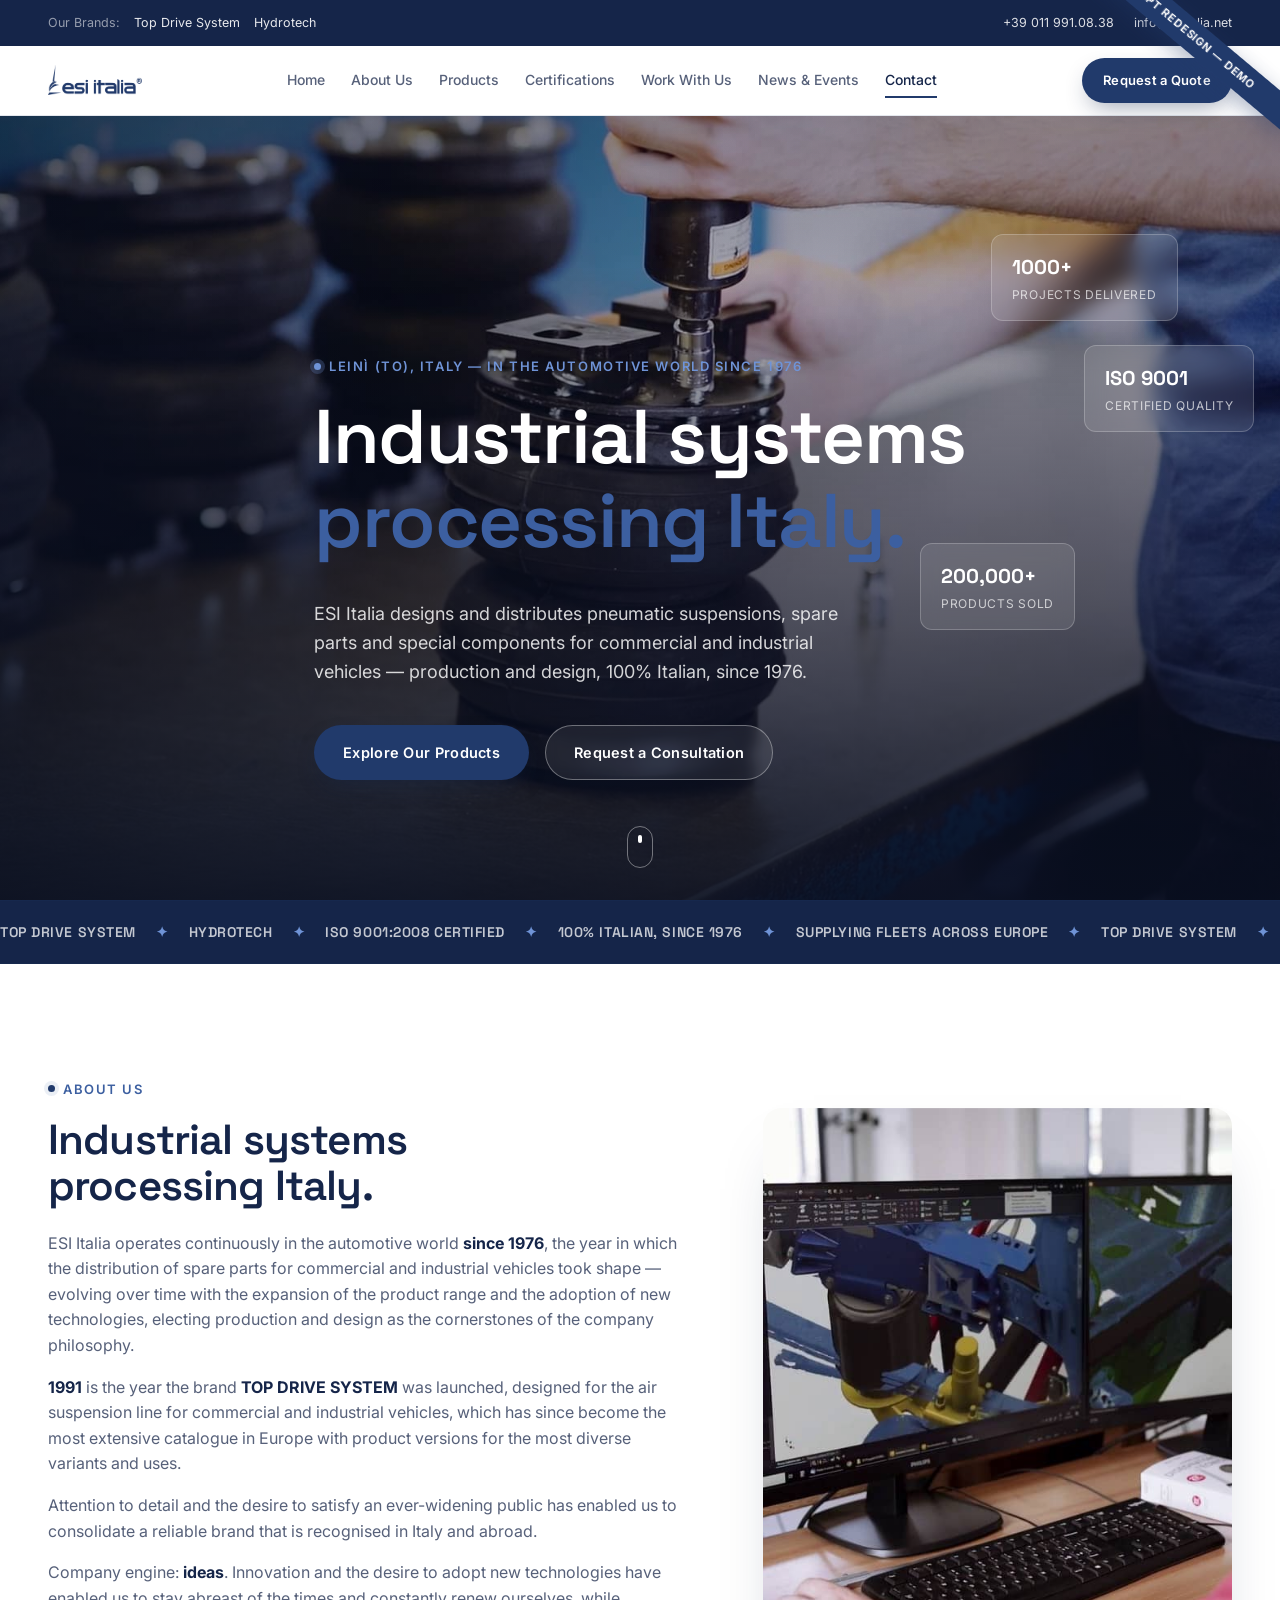
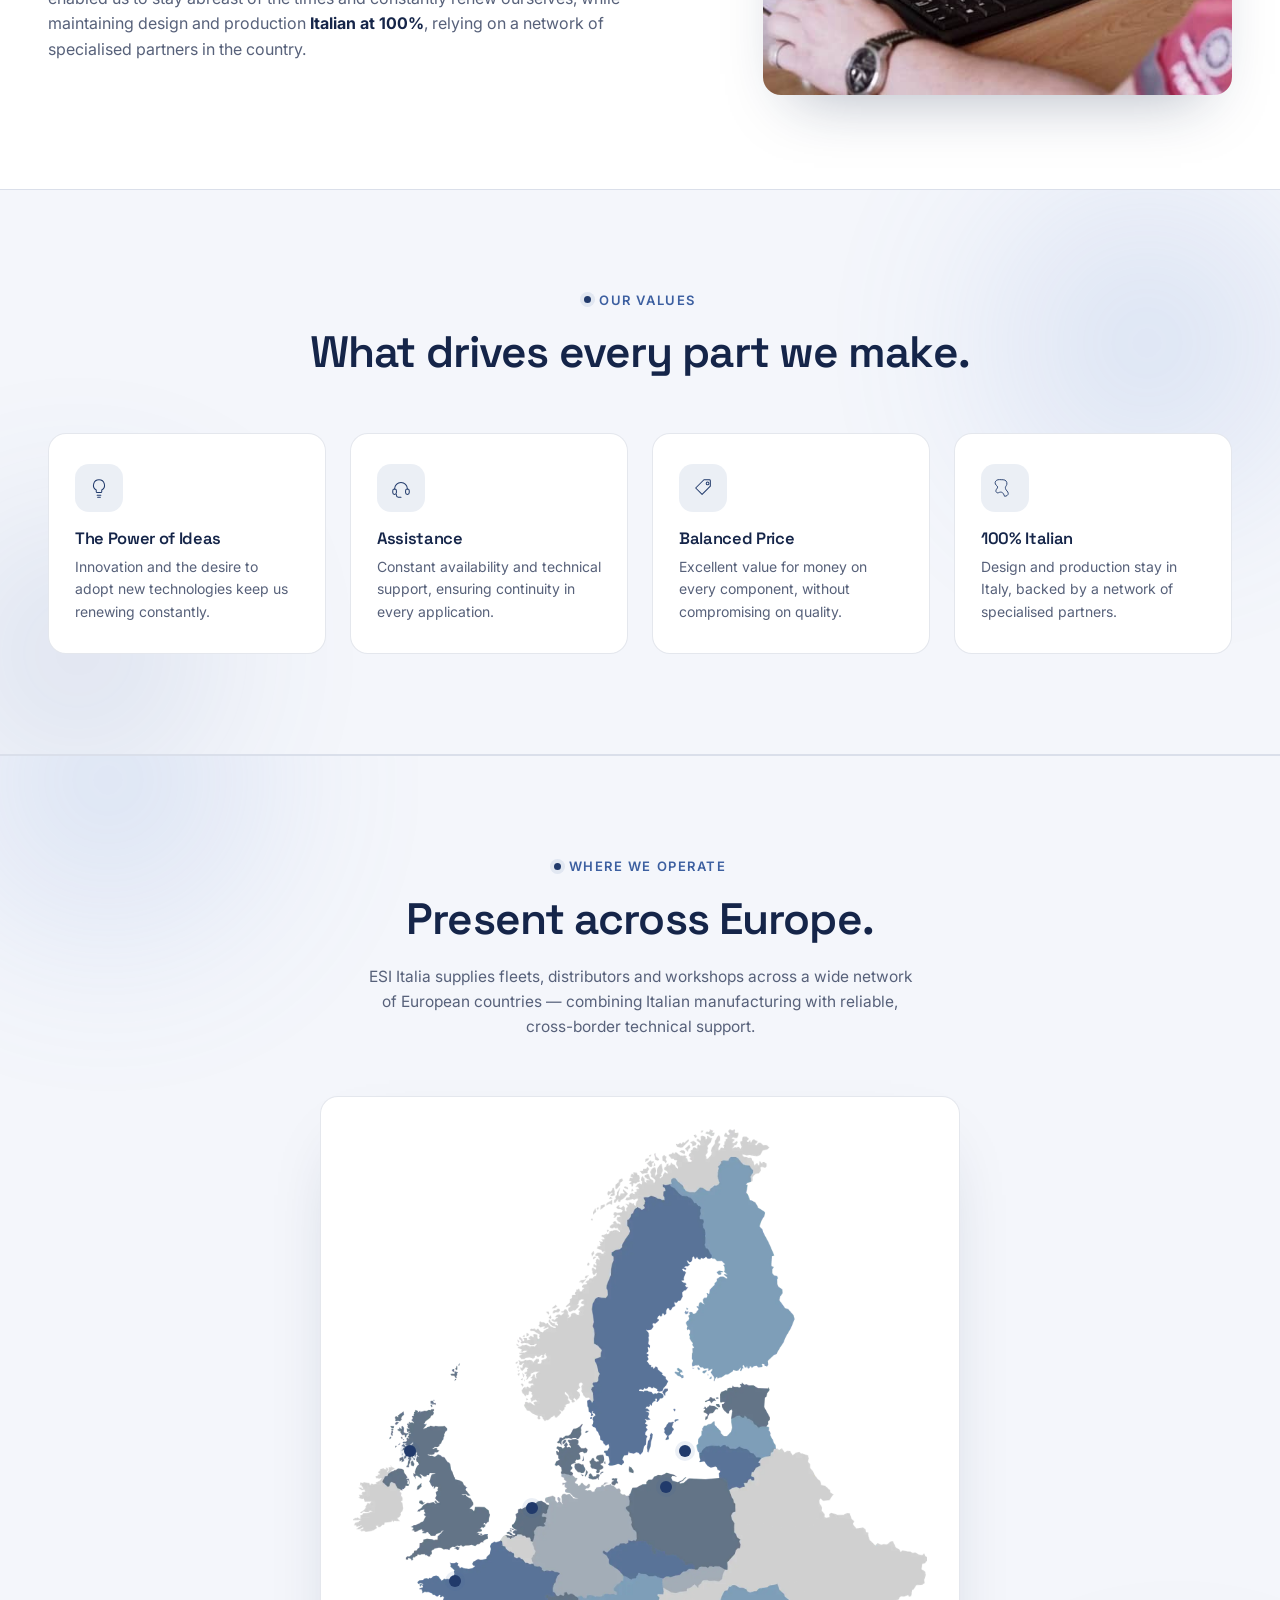
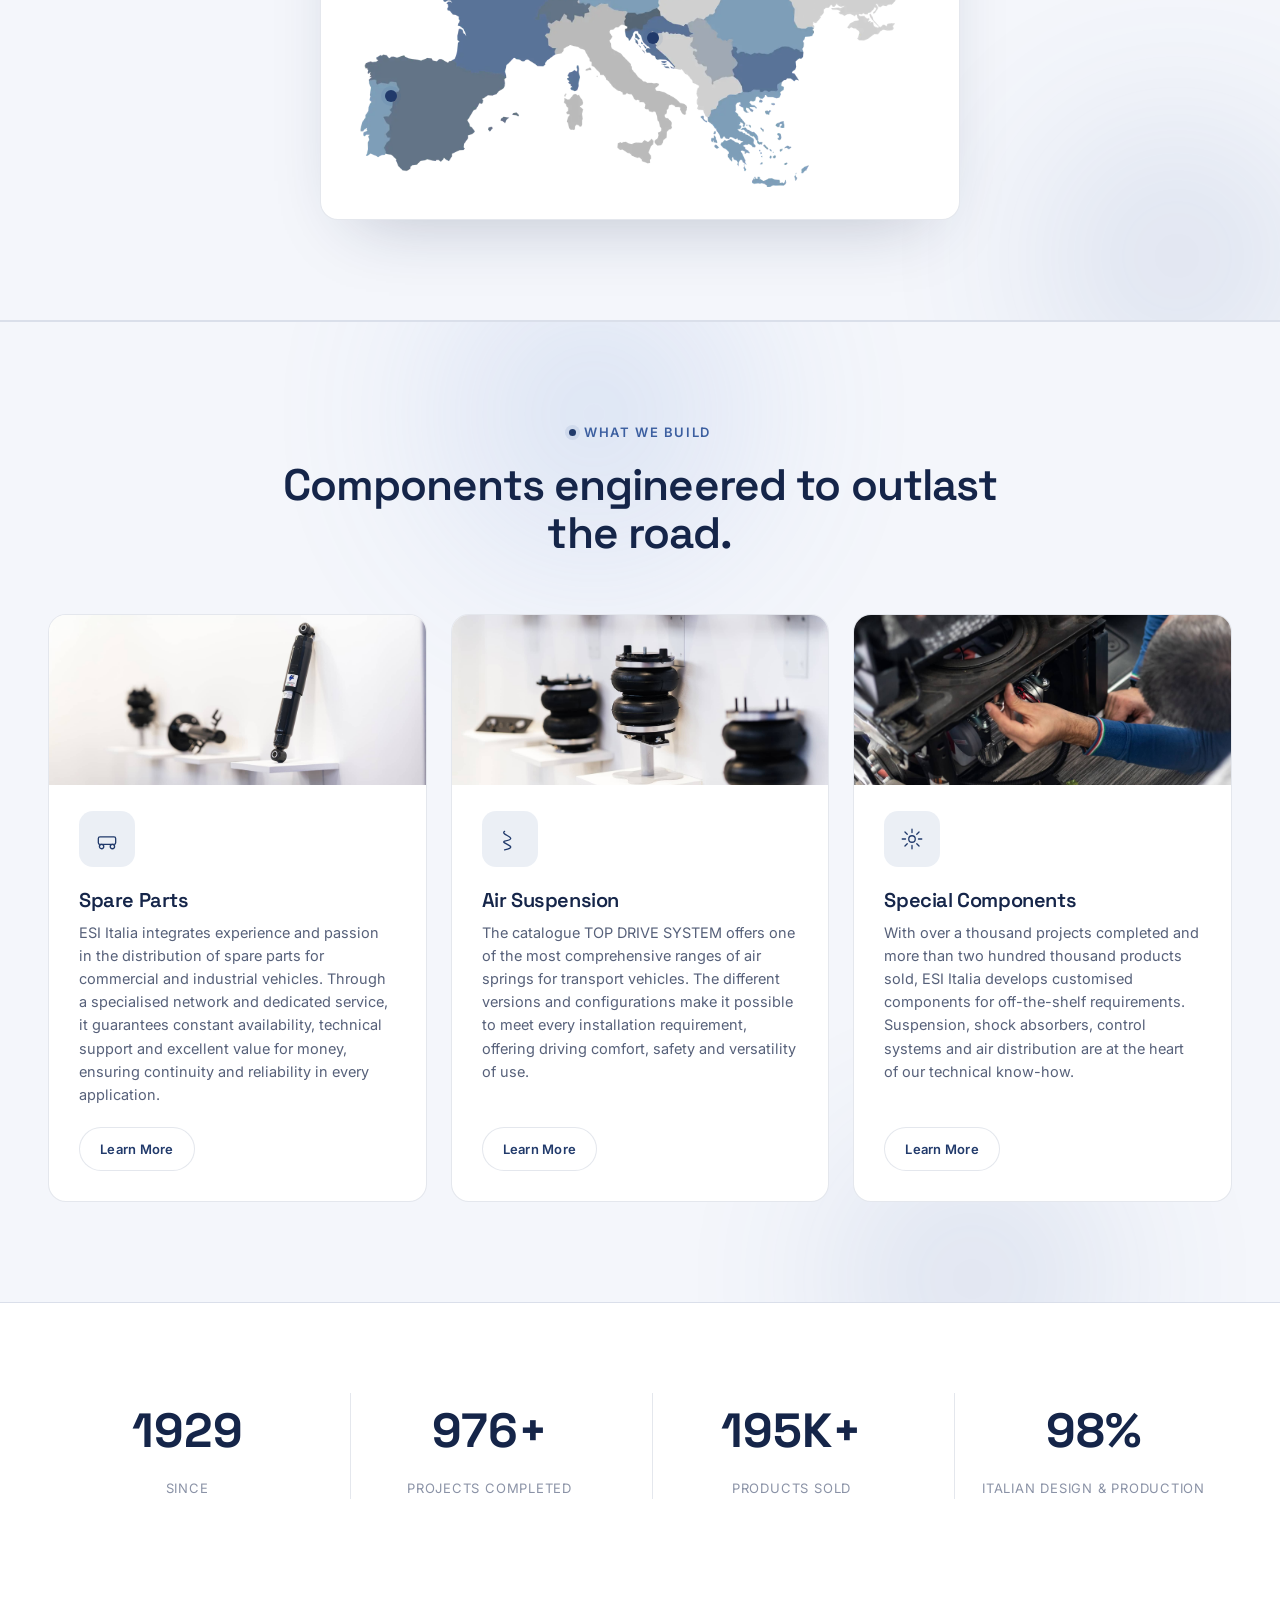
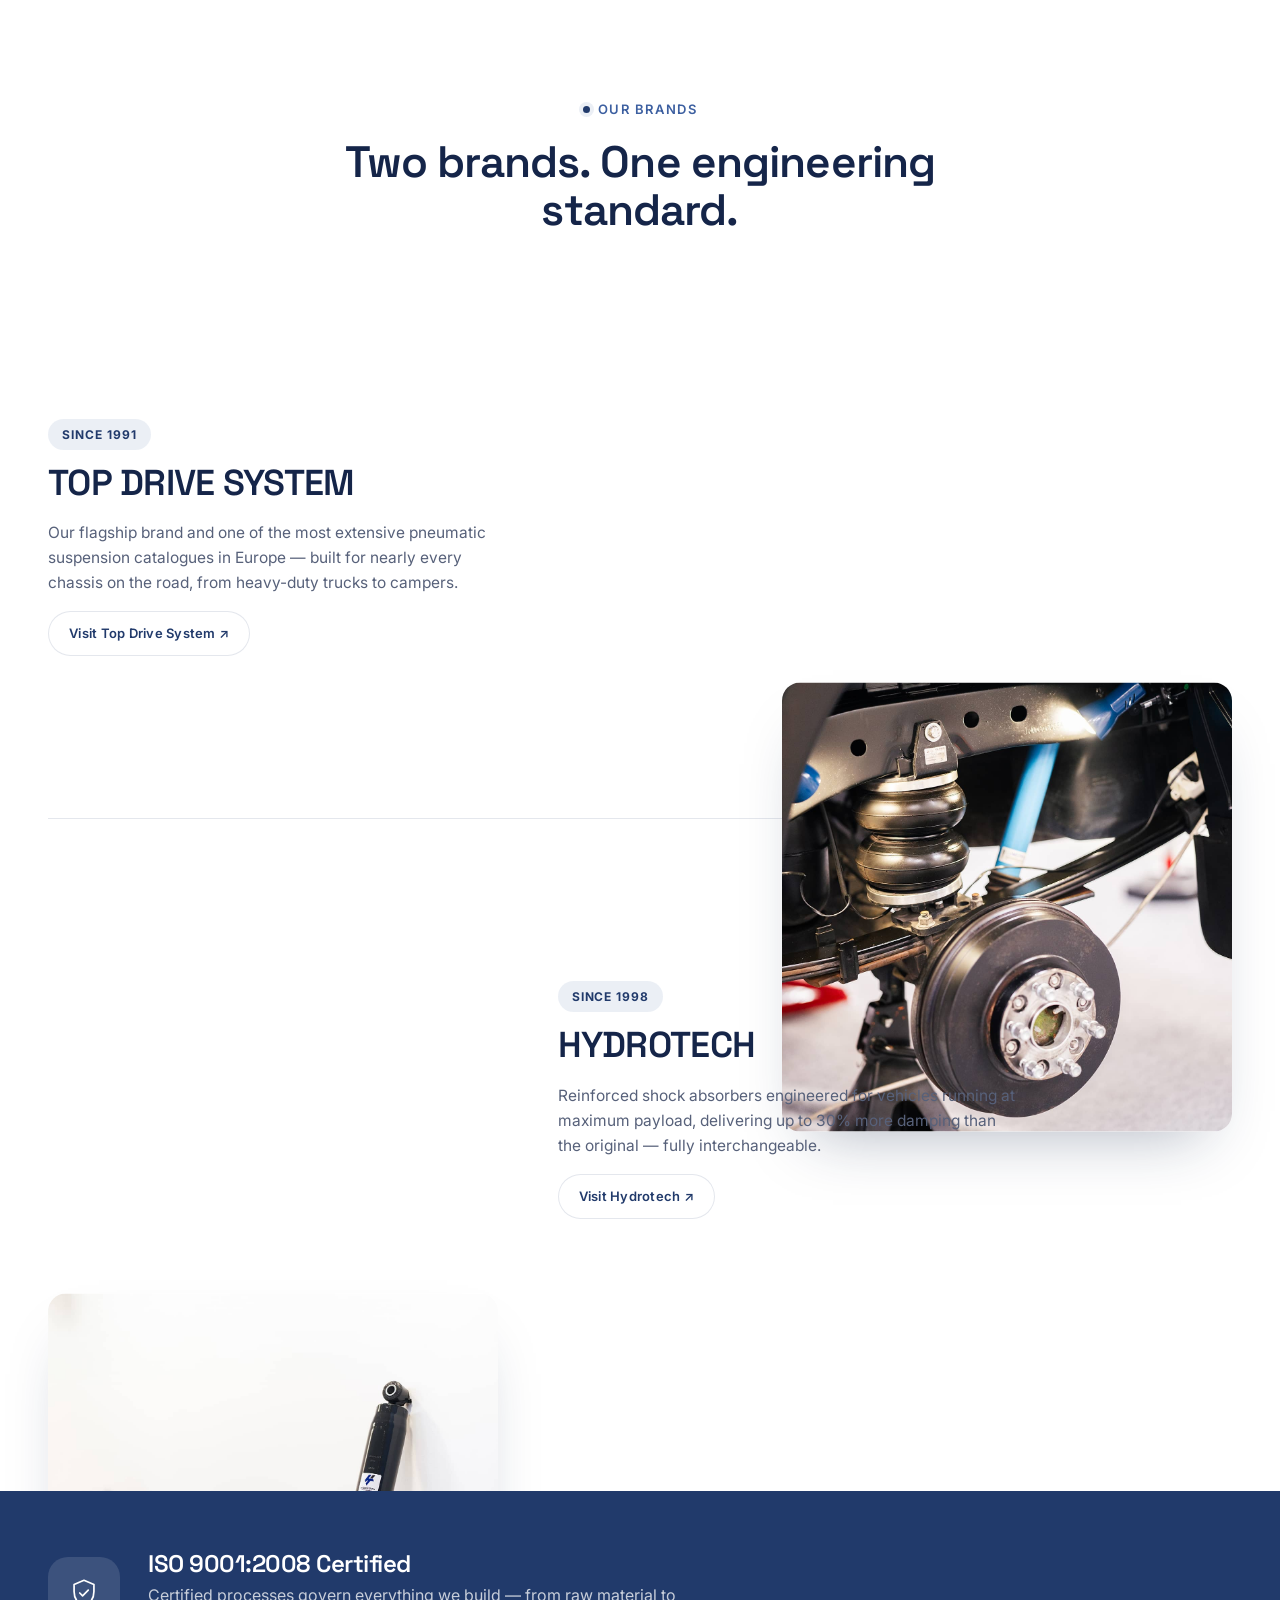
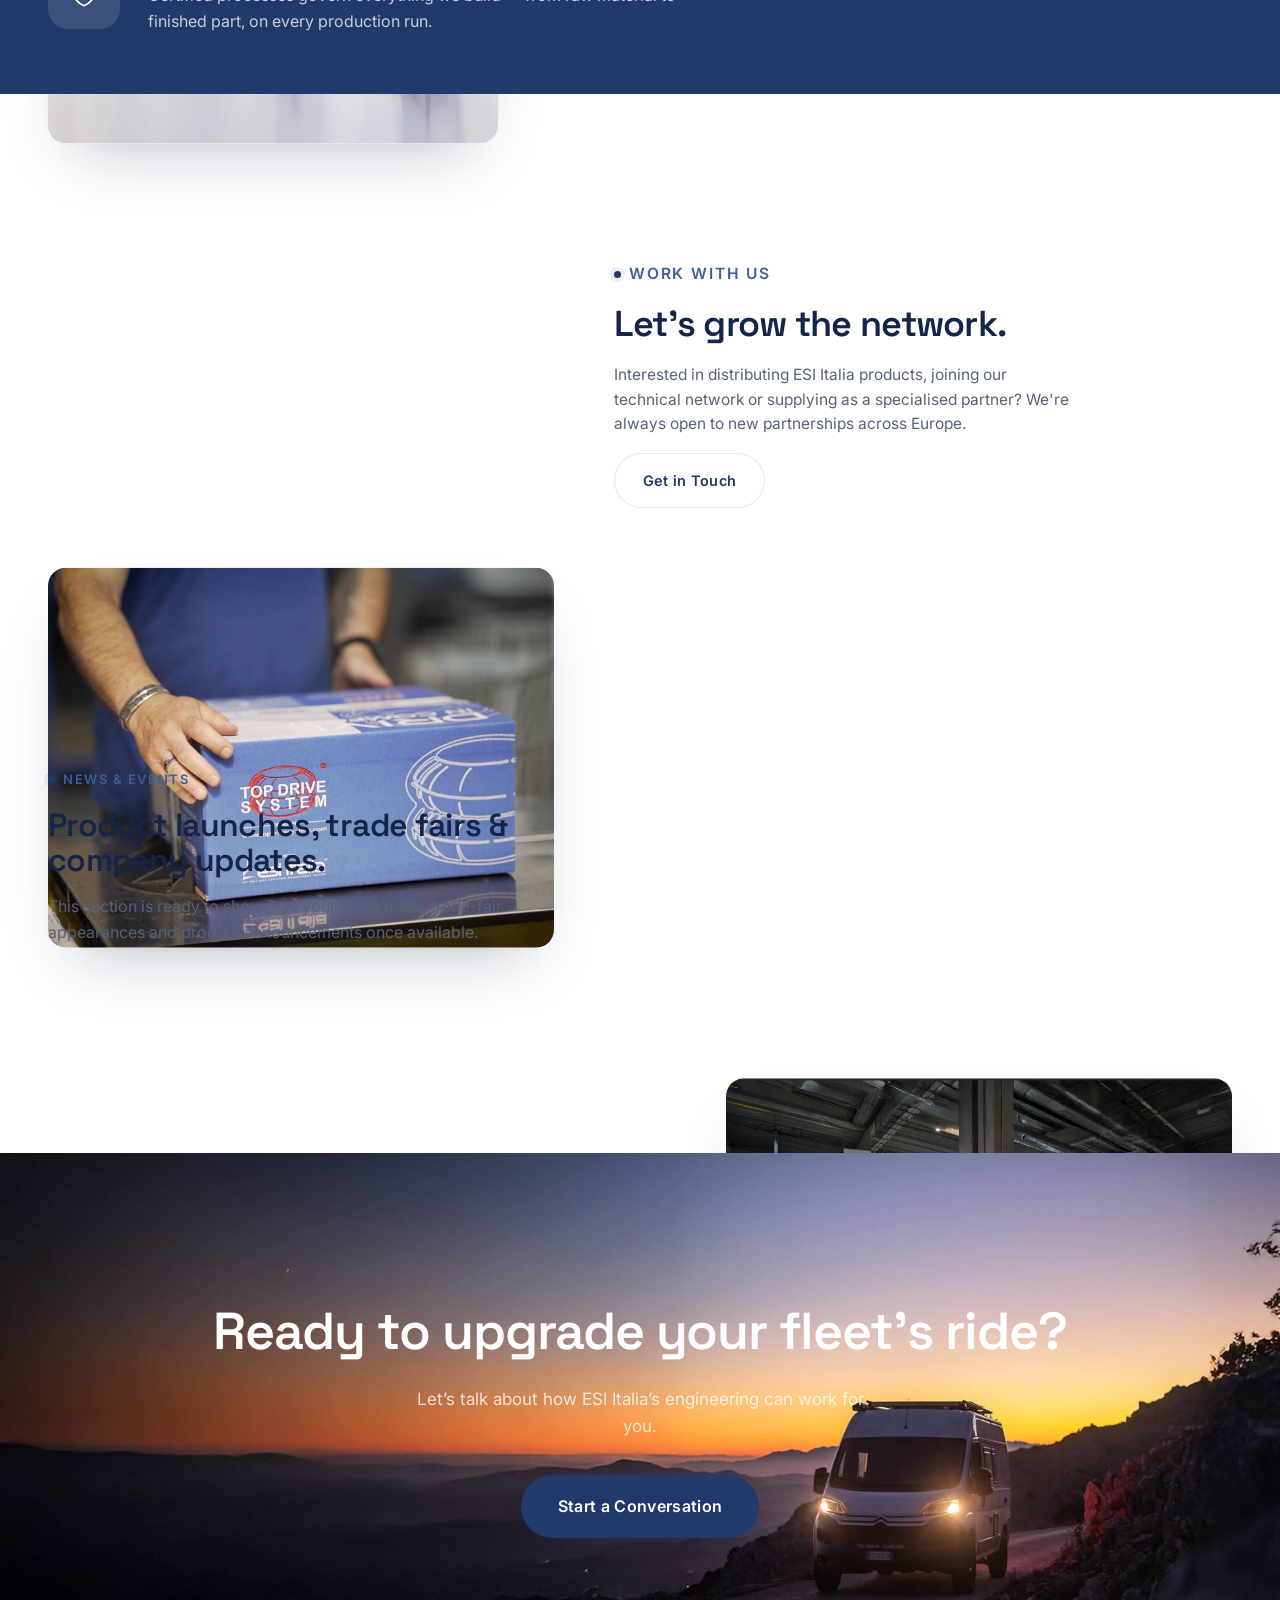
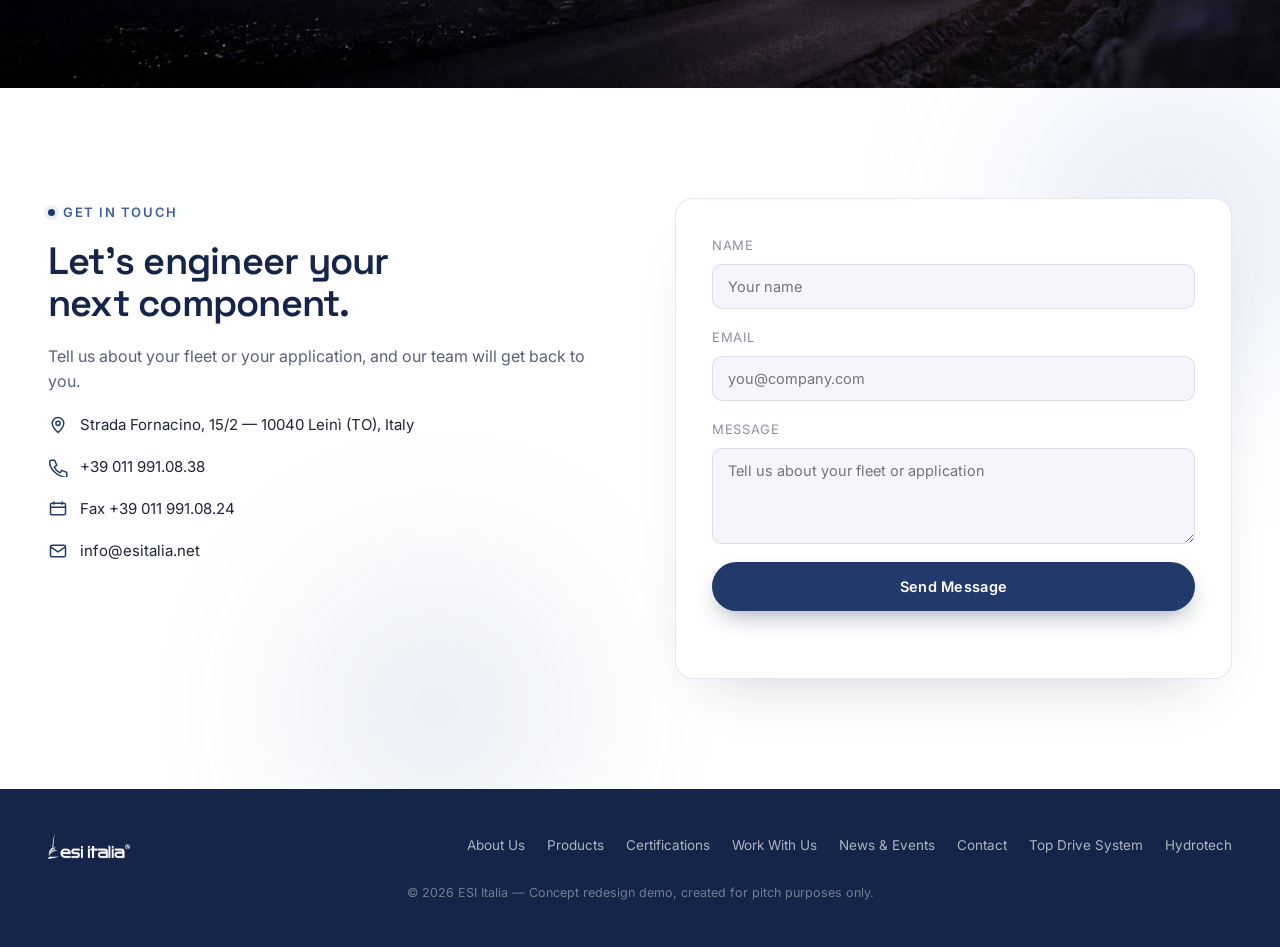
==== commit 57754d9e: "feat: add SEO and social media meta tags and assets to esitalia and femkes projects" ====
--- a/esitalia/index.html
+++ b/esitalia/index.html
@@ -6,6 +6,21 @@
 <title>ESI Italia — Industrial Systems Processing Italy</title>
 <meta name="description" content="ESI Italia — pneumatic suspensions, spare parts and special components for commercial and industrial vehicles. In the automotive world since 1976, Leinì (TO), Italy." />
 <link rel="icon" type="image/png" href="Assets/favicon.png" />
+<link rel="apple-touch-icon" href="Assets/apple-touch-icon.png" />
+
+<!-- Open Graph / Social Media Meta Tags -->
+<meta property="og:type" content="website" />
+<meta property="og:site_name" content="ESI Italia" />
+<meta property="og:title" content="ESI Italia — Industrial Systems Processing Italy" />
+<meta property="og:description" content="ESI Italia designs and distributes pneumatic suspensions, spare parts and special components for commercial and industrial vehicles since 1976. 100% Italian production." />
+<meta property="og:image" content="Assets/og-image.jpg" />
+
+<!-- Twitter Meta Tags -->
+<meta name="twitter:card" content="summary_large_image" />
+<meta name="twitter:title" content="ESI Italia — Industrial Systems Processing Italy" />
+<meta name="twitter:description" content="ESI Italia designs and distributes pneumatic suspensions, spare parts and special components for commercial and industrial vehicles since 1976." />
+<meta name="twitter:image" content="Assets/og-image.jpg" />
+
 <link rel="preconnect" href="https://fonts.googleapis.com" />
 <link rel="preconnect" href="https://fonts.gstatic.com" crossorigin />
 <link href="https://fonts.googleapis.com/css2?family=Space+Grotesk:wght@500;600;700&family=Inter:wght@400;500;600;700&display=swap" rel="stylesheet" />
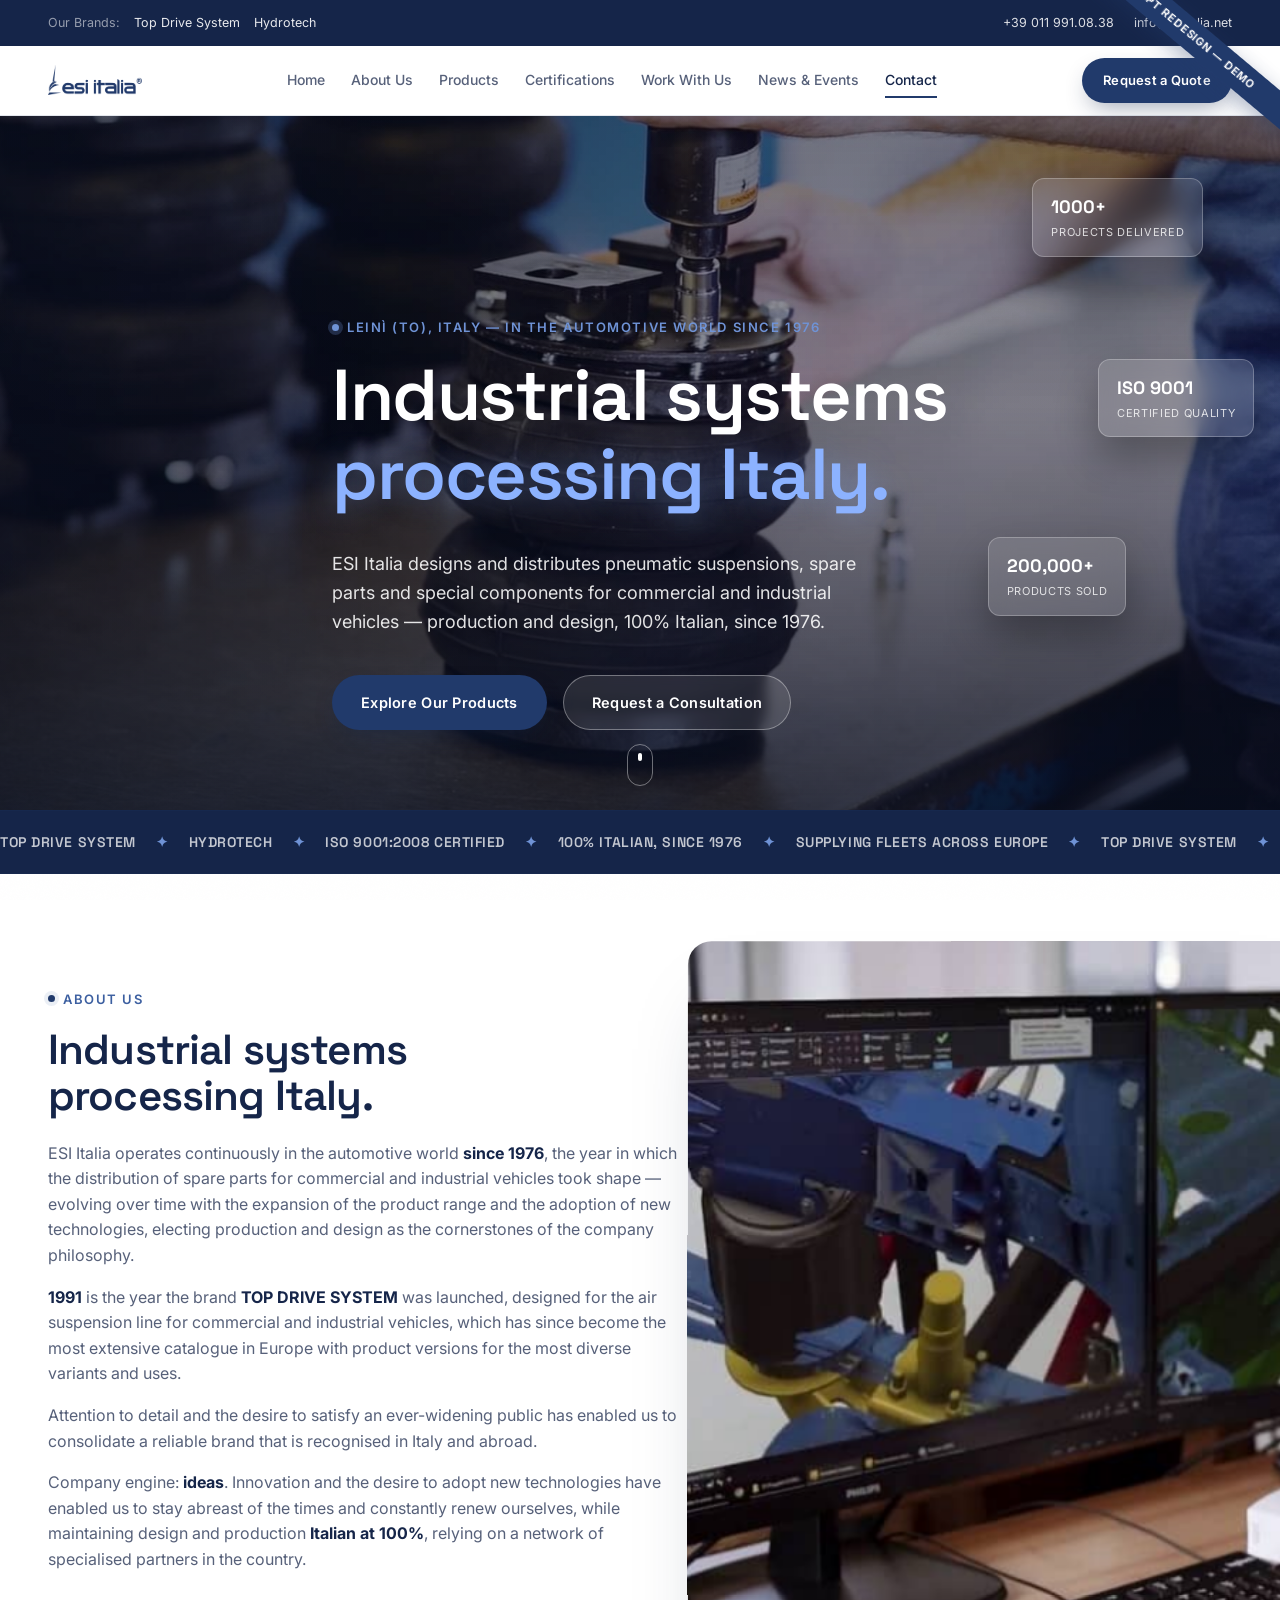
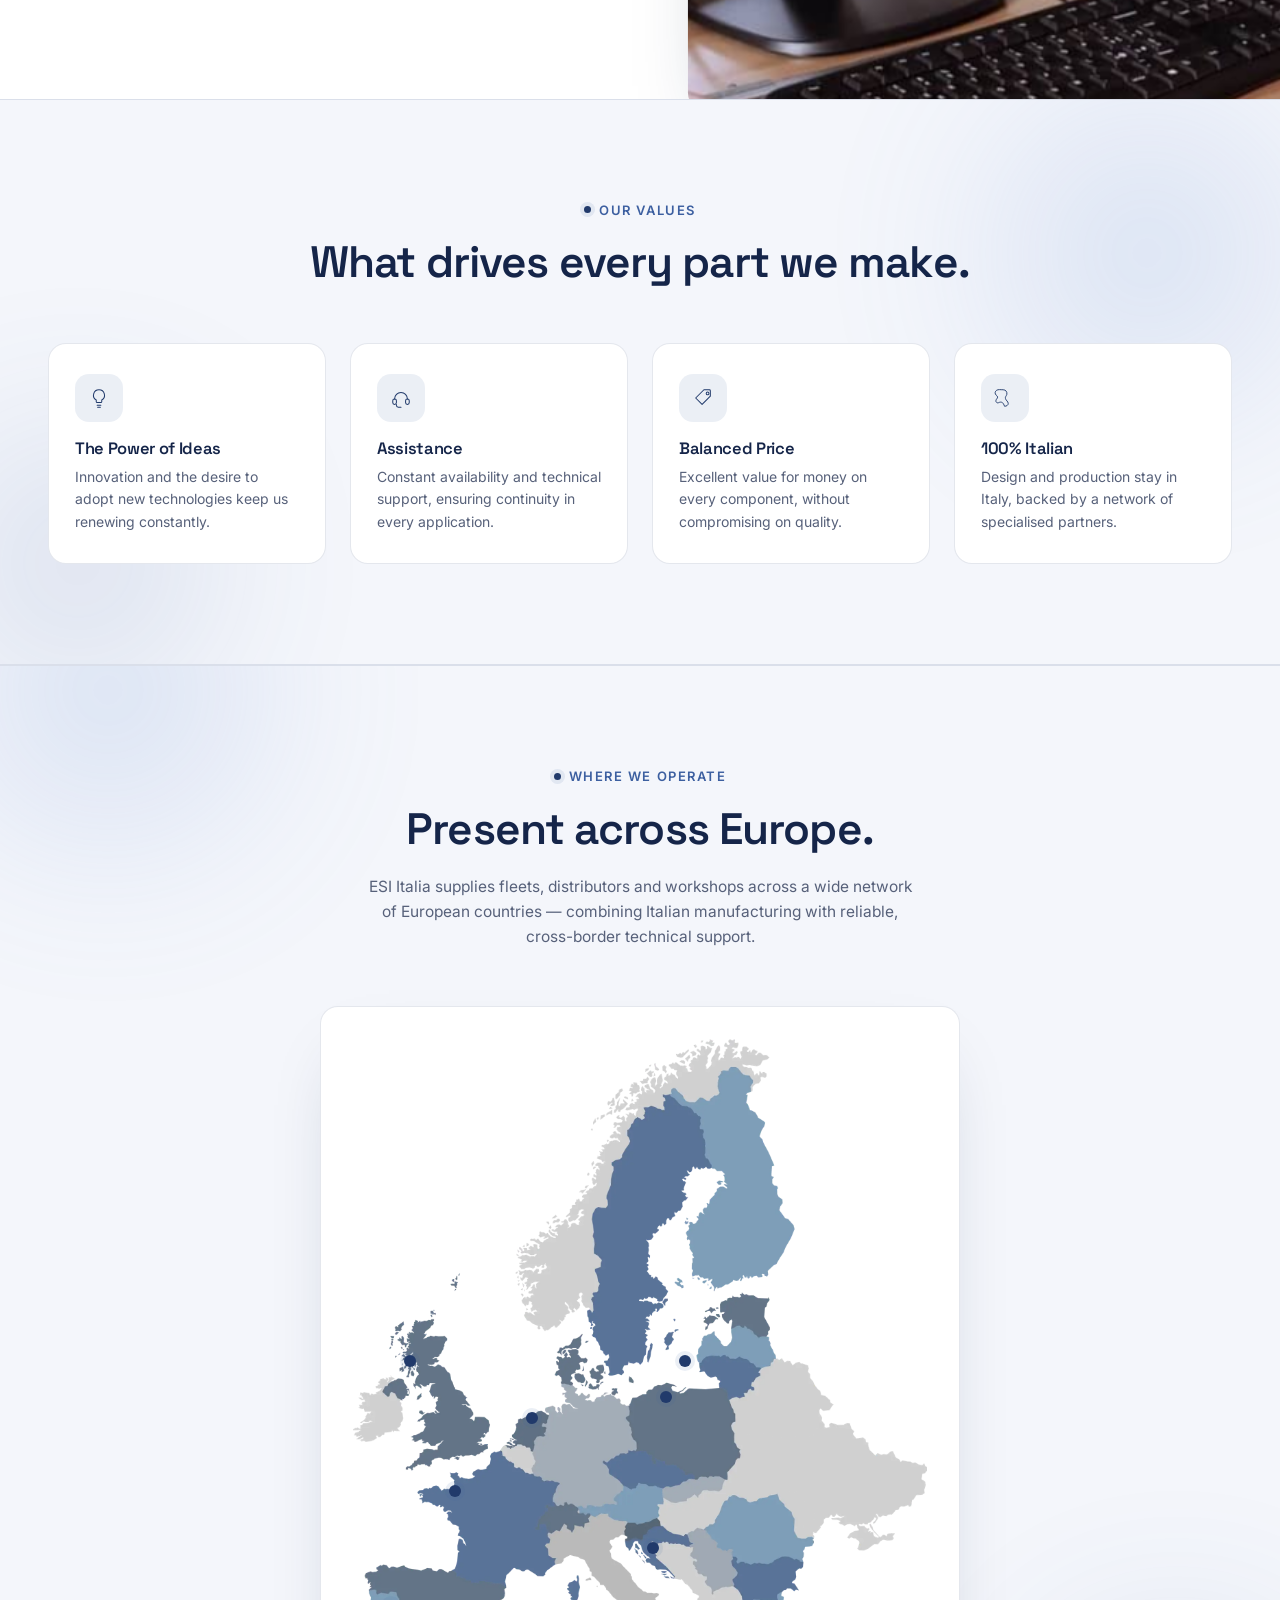
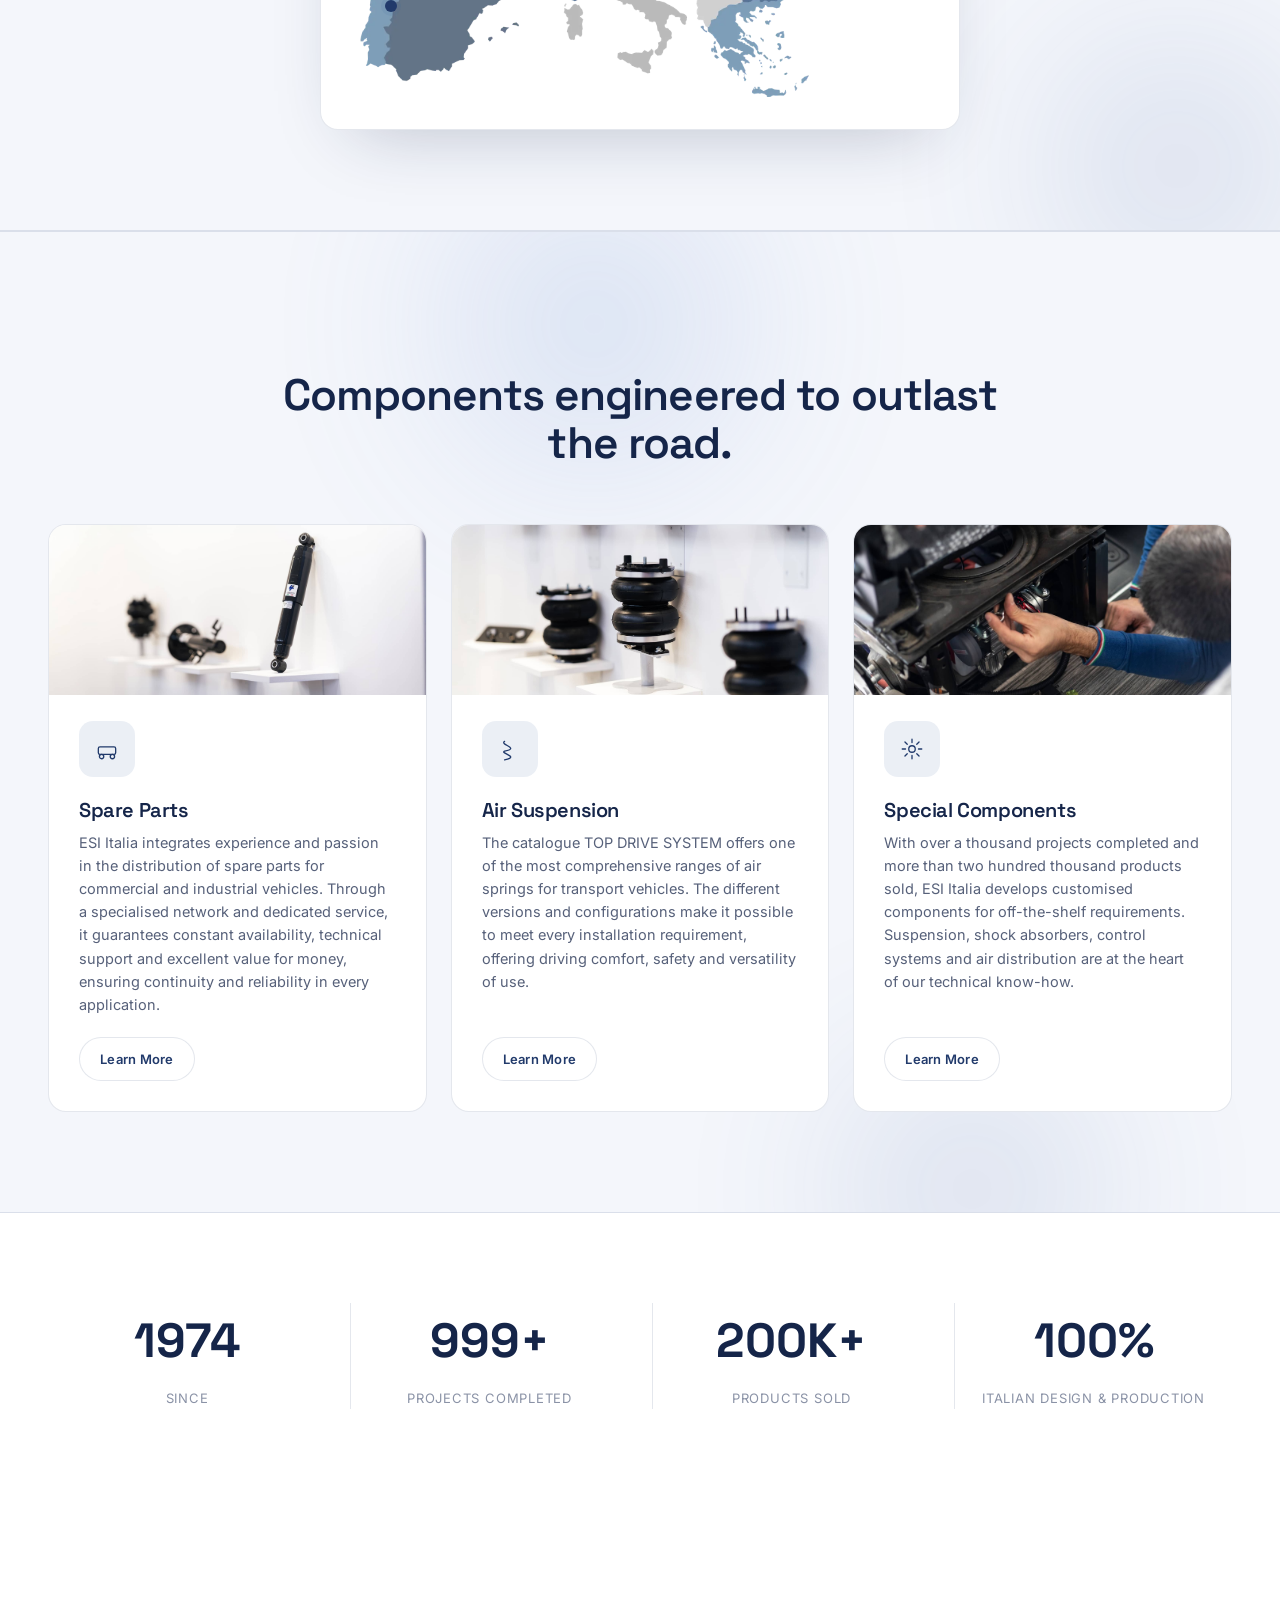
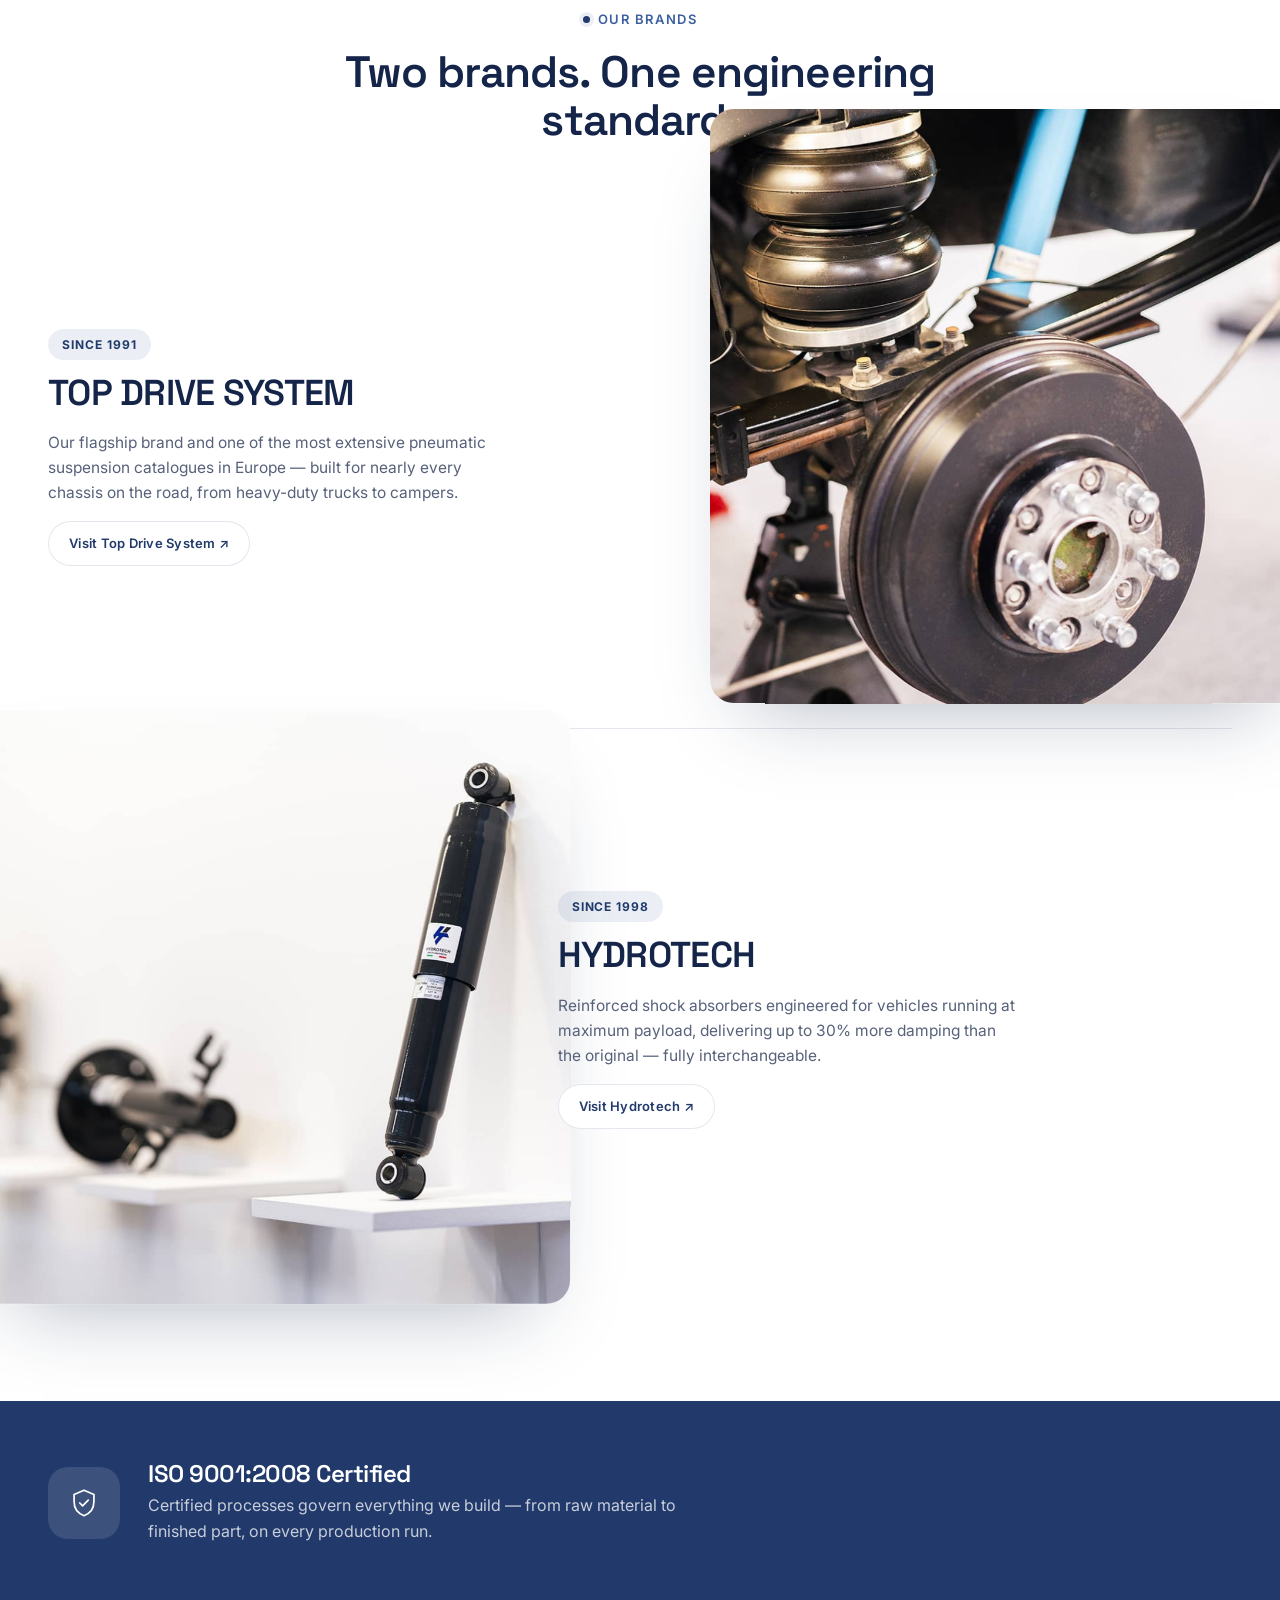
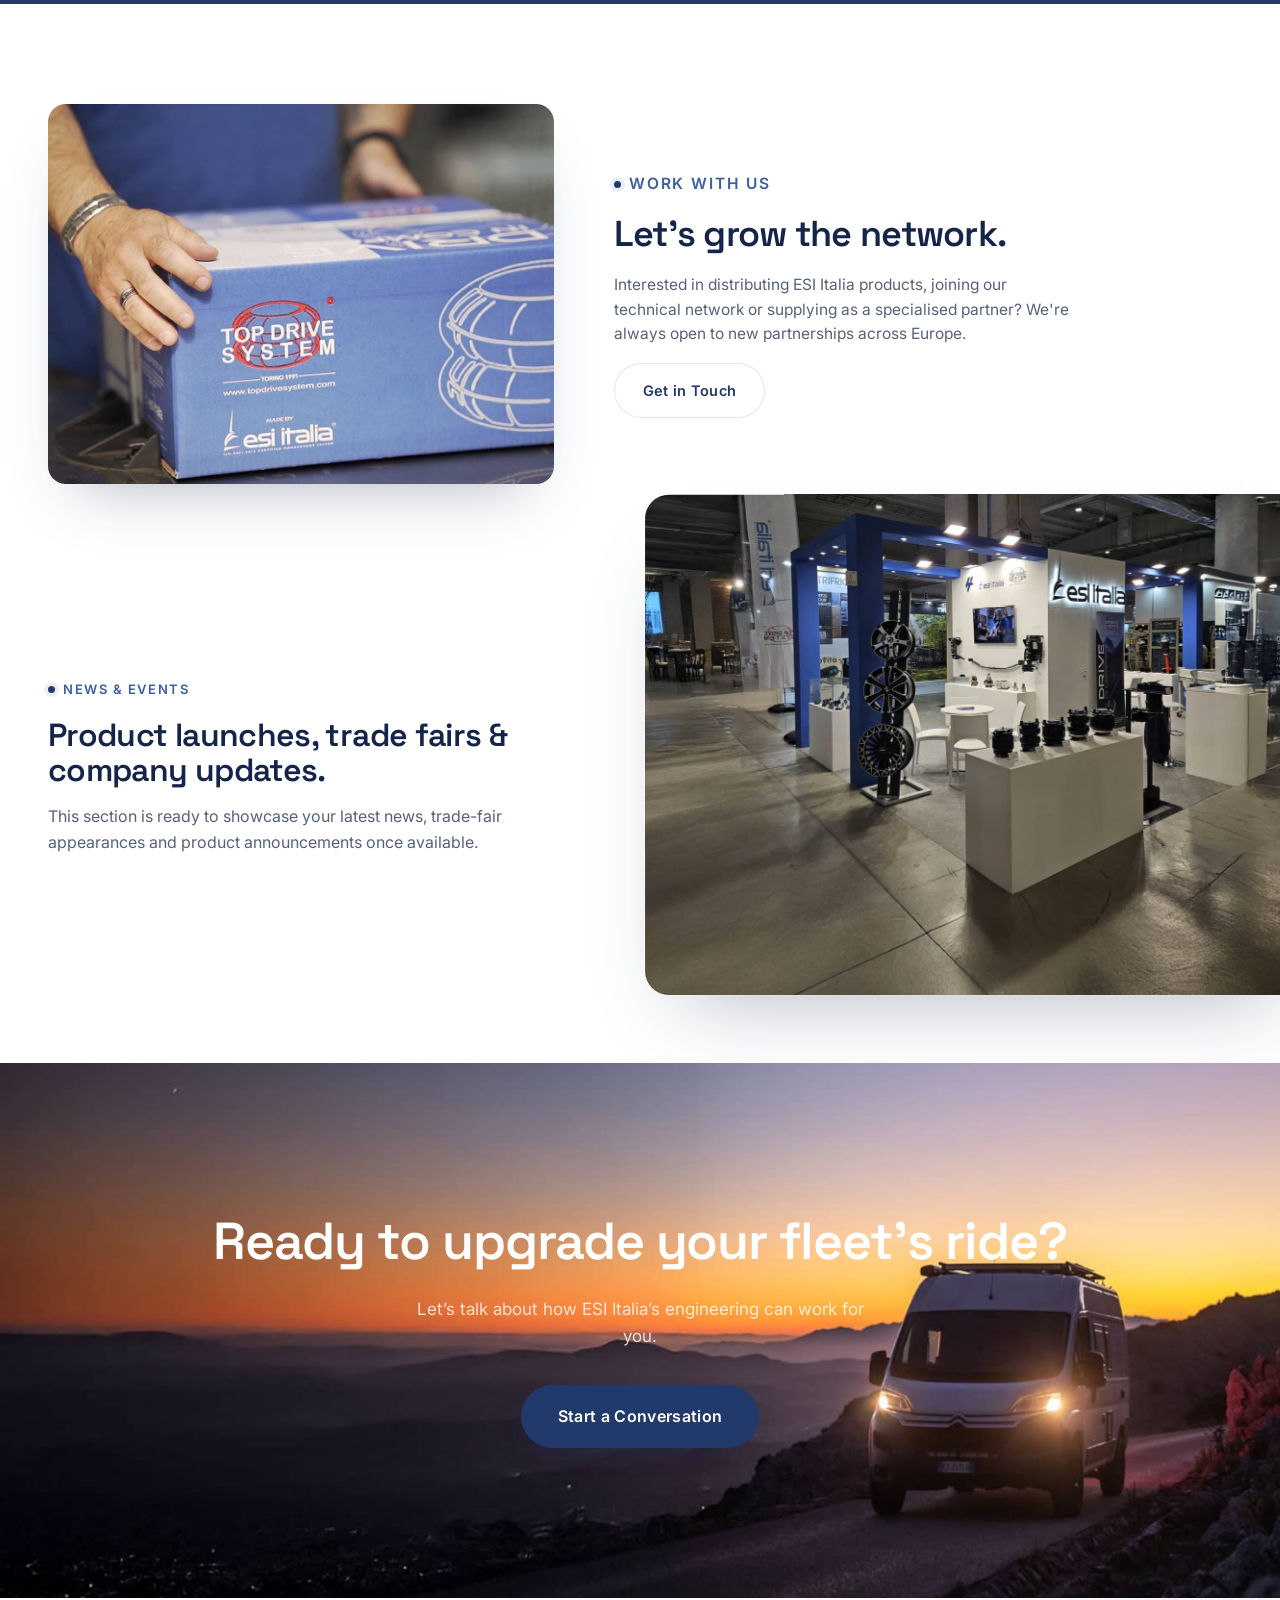
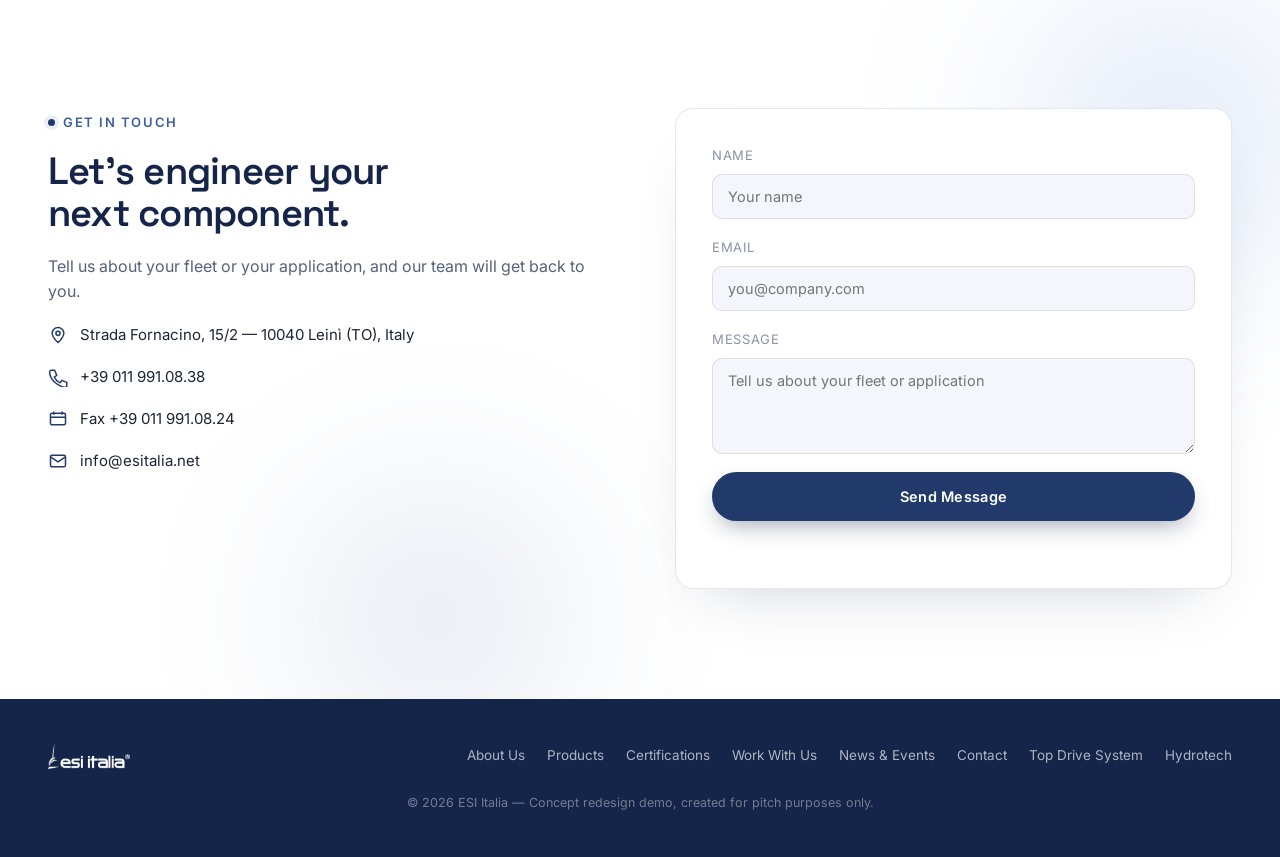
==== commit 1049f3e5: "fix(esitalia): move parallax data-speed from work-photo container to img to prevent overlap" ====
--- a/esitalia/index.html
+++ b/esitalia/index.html
@@ -338,8 +338,8 @@
   <!-- ================= WORK WITH US ================= -->
   <section class="work" id="work">
     <div class="container work-grid">
-      <div class="work-photo reveal-left" data-speed="0.06">
-        <img src="Assets/spedizione-prodotti-esiitalia.jpg" alt="Preparing a TOP DRIVE SYSTEM, made by ESI Italia, shipment" loading="lazy" />
+      <div class="work-photo reveal-left">
+        <img src="Assets/spedizione-prodotti-esiitalia.jpg" alt="Preparing a TOP DRIVE SYSTEM, made by ESI Italia, shipment" loading="lazy" data-speed="0.06" />
       </div>
       <div class="work-copy reveal-right" style="--d:1">
         <p class="eyebrow"><span class="dot"></span>Work With Us</p>
--- a/esitalia/css/style.css
+++ b/esitalia/css/style.css
@@ -53,13 +53,17 @@
 .container{ max-width:var(--container); margin:0 auto; padding:0 28px; }
 ::selection{ background:var(--primary); color:#fff; }
 
+/* ============ parallax overflow & rendering ============ */
+.hero-media, .about-visual, .brand-visual, .cta-media, .work { overflow:hidden; }
+.hero-media img, .hero-slide, .about-visual img, .brand-visual img, .cta-media img, .work img { will-change:transform; transform-origin:center center; }
+
 @media (prefers-reduced-motion: reduce){
   *{ animation-duration:.001ms !important; animation-iteration-count:1 !important; transition-duration:.001ms !important; scroll-behavior:auto !important; }
 }
 
 /* ============ utility bits ============ */
 .demo-flag{
-  position:fixed; top:14px; right:-46px; z-index:999;
+  position:fixed; top:14px; right:-46px; z-index:899;
   background:var(--primary); color:#fff; font-weight:700; font-size:11px;
   letter-spacing:.08em; text-transform:uppercase;
   padding:6px 52px; transform:rotate(40deg);
@@ -189,44 +193,43 @@
 .burger.open span:nth-child(3){ transform:translateY(-7px) rotate(-45deg); }
 
 /* ============ hero ============ */
-.hero{ position:relative; min-height:100vh; height:100vh; display:flex; flex-direction:column; justify-content:flex-end; padding-top:var(--nav-h); overflow:hidden; background:var(--navy); }
+.hero{ position:relative; min-height:680px; max-height:880px; height:clamp(680px, 90vh, 880px); display:flex; flex-direction:column; justify-content:flex-end; padding-top:var(--nav-h); overflow:hidden; background:var(--navy); }
 .hero-media{ position:absolute; inset:0; z-index:0; overflow:hidden; }
 .hero-slide{
   position:absolute; inset:0; width:100%; height:100%; object-fit:cover; display:block;
   opacity:0; transition:opacity 1.8s var(--ease);
-  animation:kenburns 24s ease-in-out infinite alternate;
 }
 .hero-slide.is-active{ opacity:1; z-index:1; }
 .hero-media-overlay{
   position:absolute; inset:0; z-index:2;
   background:
-    linear-gradient(0deg, rgba(9,15,32,.92) 0%, rgba(9,15,32,.55) 42%, rgba(9,15,32,.25) 70%, rgba(9,15,32,.45) 100%),
-    linear-gradient(90deg, rgba(9,15,32,.55) 0%, rgba(9,15,32,.1) 55%);
-}
-@keyframes kenburns{ from{ transform:scale(1); } to{ transform:scale(1.1); } }
-
-.hero-inner{ position:relative; z-index:3; padding-top:20px; padding-bottom:120px; }
-.hero-title{ font-size:clamp(38px,6.4vw,76px); max-width:820px; color:#fff; }
+    linear-gradient(0deg, rgba(9,15,32,.78) 0%, rgba(9,15,32,.35) 50%, rgba(9,15,32,.5) 100%),
+    linear-gradient(90deg, rgba(9,15,32,.55) 0%, rgba(9,15,32,.15) 60%);
+}
+
+.hero-inner{ position:relative; z-index:3; padding-top:20px; padding-bottom:80px; }
+.hero-title{ font-size:clamp(38px,5.8vw,72px); max-width:820px; color:#fff; }
+.hero-title .accent-text{ color:#8cb2ff; text-shadow: 0 0 30px rgba(140,178,255,0.4); }
 .hero .eyebrow{ color:var(--sky); }
 .hero .eyebrow .dot{ background:var(--sky); box-shadow:0 0 0 4px rgba(111,147,214,.25); }
-.hero-sub{ max-width:560px; font-size:18px; margin-top:22px; color:rgba(255,255,255,.82); }
+.hero-sub{ max-width:560px; font-size:18px; margin-top:22px; color:rgba(255,255,255,.88); }
 .hero-cta{ display:flex; gap:16px; margin-top:38px; flex-wrap:wrap; }
-.btn-ghost-light{ background:rgba(255,255,255,.08); color:#fff; border:1px solid rgba(255,255,255,.35); backdrop-filter:blur(6px); }
-.btn-ghost-light:hover{ background:rgba(255,255,255,.16); border-color:#fff; }
+.btn-ghost-light{ background:rgba(255,255,255,.1); color:#fff; border:1px solid rgba(255,255,255,.35); backdrop-filter:blur(6px); }
+.btn-ghost-light:hover{ background:rgba(255,255,255,.2); border-color:#fff; }
 
 .hero-chips{ position:absolute; z-index:3; inset:0; pointer-events:none; }
 .chip{
-  position:absolute; display:flex; flex-direction:column; gap:2px; padding:16px 20px;
-  border-radius:var(--radius-sm); background:rgba(255,255,255,.1); border:1px solid rgba(255,255,255,.22);
-  backdrop-filter:blur(10px); animation:float 6s ease-in-out infinite;
-}
-.chip strong{ font-family:'Space Grotesk',sans-serif; font-size:20px; color:#fff; }
-.chip span{ font-size:12px; color:rgba(255,255,255,.7); text-transform:uppercase; letter-spacing:.06em; }
-.chip-1{ right:8%; top:26%; animation-delay:0s; }
-.chip-2{ right:16%; bottom:30%; animation-delay:1.2s; }
-.chip-3{ right:2%; bottom:52%; animation-delay:2.4s; }
-
-.scroll-cue{ position:absolute; bottom:32px; left:50%; transform:translateX(-50%); z-index:3; width:26px; height:42px; border:1.5px solid rgba(255,255,255,.4); border-radius:100px; }
+  position:absolute; display:flex; flex-direction:column; gap:2px; padding:14px 18px;
+  border-radius:var(--radius-sm); background:rgba(255,255,255,.12); border:1px solid rgba(255,255,255,.25);
+  backdrop-filter:blur(12px); animation:float 6s ease-in-out infinite; box-shadow: 0 20px 40px rgba(0,0,0,0.3);
+}
+.chip strong{ font-family:'Space Grotesk',sans-serif; font-size:18px; color:#fff; }
+.chip span{ font-size:11px; color:rgba(255,255,255,.8); text-transform:uppercase; letter-spacing:.06em; }
+.chip-1{ right:6%; top:22%; animation-delay:0s; }
+.chip-2{ right:12%; bottom:24%; animation-delay:1.2s; }
+.chip-3{ right:2%; bottom:46%; animation-delay:2.4s; }
+
+.scroll-cue{ position:absolute; bottom:24px; left:50%; transform:translateX(-50%); z-index:3; width:26px; height:42px; border:1.5px solid rgba(255,255,255,.4); border-radius:100px; }
 .scroll-cue span{ position:absolute; top:8px; left:50%; transform:translateX(-50%); width:4px; height:8px; border-radius:2px; background:#fff; animation:scrollcue 1.8s ease-in-out infinite; }
 
 @keyframes float{ 0%,100%{ transform:translateY(0); } 50%{ transform:translateY(-14px); } }
@@ -379,7 +382,6 @@
 .cta-media{ position:absolute; inset:0; z-index:0; overflow:hidden; }
 .cta-media img{
   position:absolute; inset:0; width:100%; height:100%; object-fit:cover;
-  animation:kenburns 26s ease-in-out infinite alternate;
 }
 .cta-banner::before{ content:''; position:absolute; inset:0; z-index:0; background:linear-gradient(180deg, rgba(10,16,34,.75), rgba(10,16,34,.88)); }
 .cta-inner{ position:relative; z-index:1; text-align:center; }
@@ -431,21 +433,46 @@
 
 @media (max-width:760px){
   :root{ --nav-h:108px; }
-  .reveal-left{ transform:translateX(-28px); }
-  .reveal-right{ transform:translateX(28px); }
+  .reveal-left, .reveal-right{ transform:translateY(18px) !important; }
+  .reveal-left.in-view, .reveal-right.in-view{ transform:translateY(0) !important; }
   .section-blobs .b1, .section-blobs .b2{ opacity:.16; }
   .utility-contact a:first-child{ display:none; }
-  .nav-links, .nav .btn-primary{ display:none; }
+  .nav-links{
+    position:fixed; inset:116px 0 0 0; height:calc(100vh - 116px);
+    background:#fff; flex-direction:column; justify-content:center; align-items:center; gap:26px;
+    z-index:501;
+    opacity:0; transform:translateY(-18px); visibility:hidden; pointer-events:none;
+    transition:opacity .35s var(--ease), transform .35s var(--ease), visibility .35s;
+  }
+  .nav .btn-primary{ display:none; }
   .burger{ display:flex; }
   .nav.menu-open .nav-links{
-    display:flex; position:fixed; inset:116px 0 0 0; height:calc(100vh - 116px);
-    background:#fff; flex-direction:column; justify-content:center; align-items:center; gap:26px;
+    opacity:1; transform:translateY(0); visibility:visible; pointer-events:auto;
   }
   .nav.menu-open .nav-links a{ font-size:20px; }
-  .hero{ height:auto; min-height:100vh; }
+  .hero{ min-height:100vh; height:auto; padding-top:calc(var(--nav-h) + 16px); padding-bottom:120px; }
+  .hero-inner{ padding-top:10px; padding-bottom:40px; }
+  .scroll-cue{ position:absolute; bottom:20px; left:50%; transform:translateX(-50%) scale(0.85); z-index:4; display:block; }
   .hero-chips{ display:none; }
   .product-grid{ grid-template-columns:1fr; }
   .values-grid{ grid-template-columns:1fr 1fr; }
   .cert-inner{ flex-direction:column; text-align:center; }
-  .demo-flag{ font-size:9px; padding:5px 44px; top:10px; right:-44px; }
-}
+  .about-grid{ gap:36px; }
+  .about-visual{ order:-1; margin-bottom:16px; position:relative; z-index:1; }
+  .about-copy{ position:relative; z-index:2; }
+  .brand-visual{ order:-1; margin-bottom:16px; position:relative; z-index:1; }
+  .brand-copy{ position:relative; z-index:2; }
+  .demo-flag{ display:none; }
+  .footer-links{ flex-direction:column; align-items:center; gap:14px; }
+  .container{ padding:0 18px; }
+}
+
+@media (max-width:480px){
+  .stats{ grid-template-columns:1fr 1fr; padding:60px 18px; }
+  .stat:nth-child(odd){ border-left:none; }
+  .values-grid{ grid-template-columns:1fr; }
+  .hero-cta{ flex-direction:column; align-items:flex-start; }
+  .hero-title{ font-size:clamp(30px,8vw,38px); }
+  .hero-sub{ font-size:16px; }
+  .brand-block, .brand-block.reverse{ gap:36px; }
+}
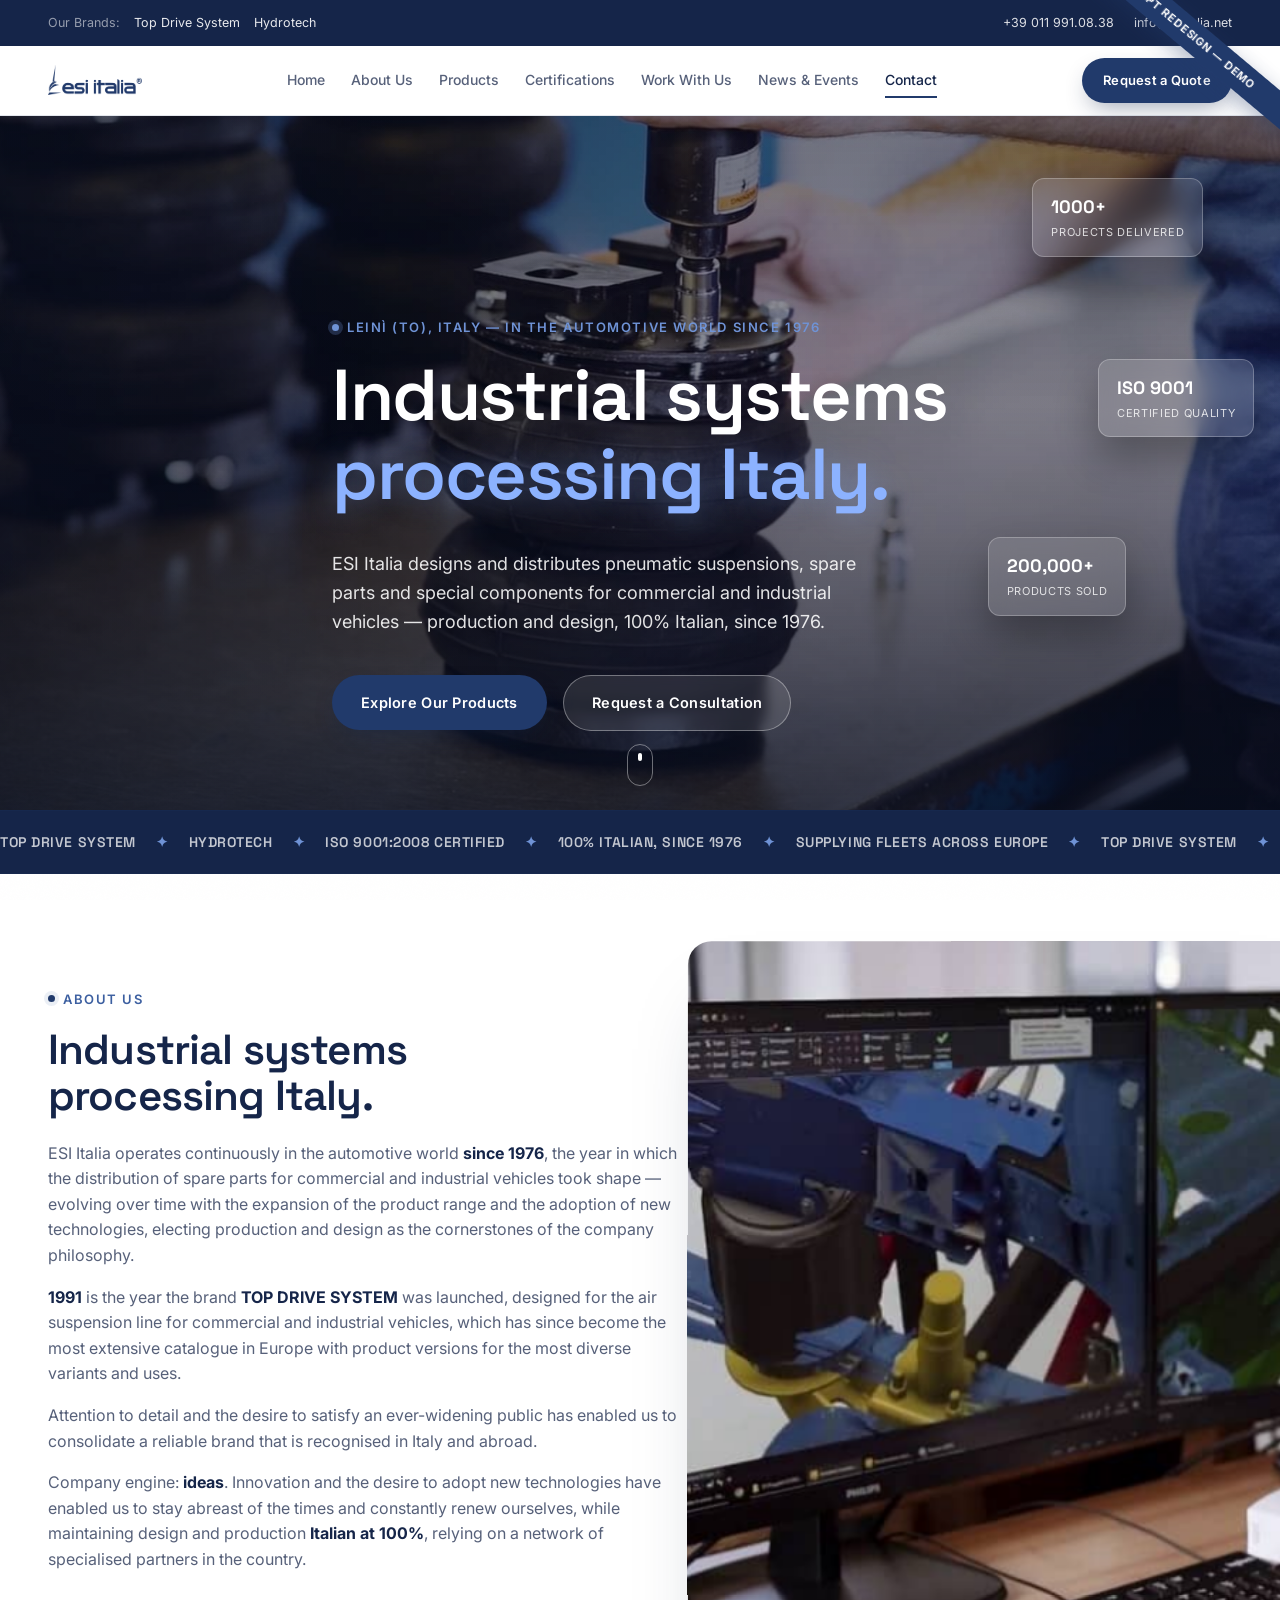
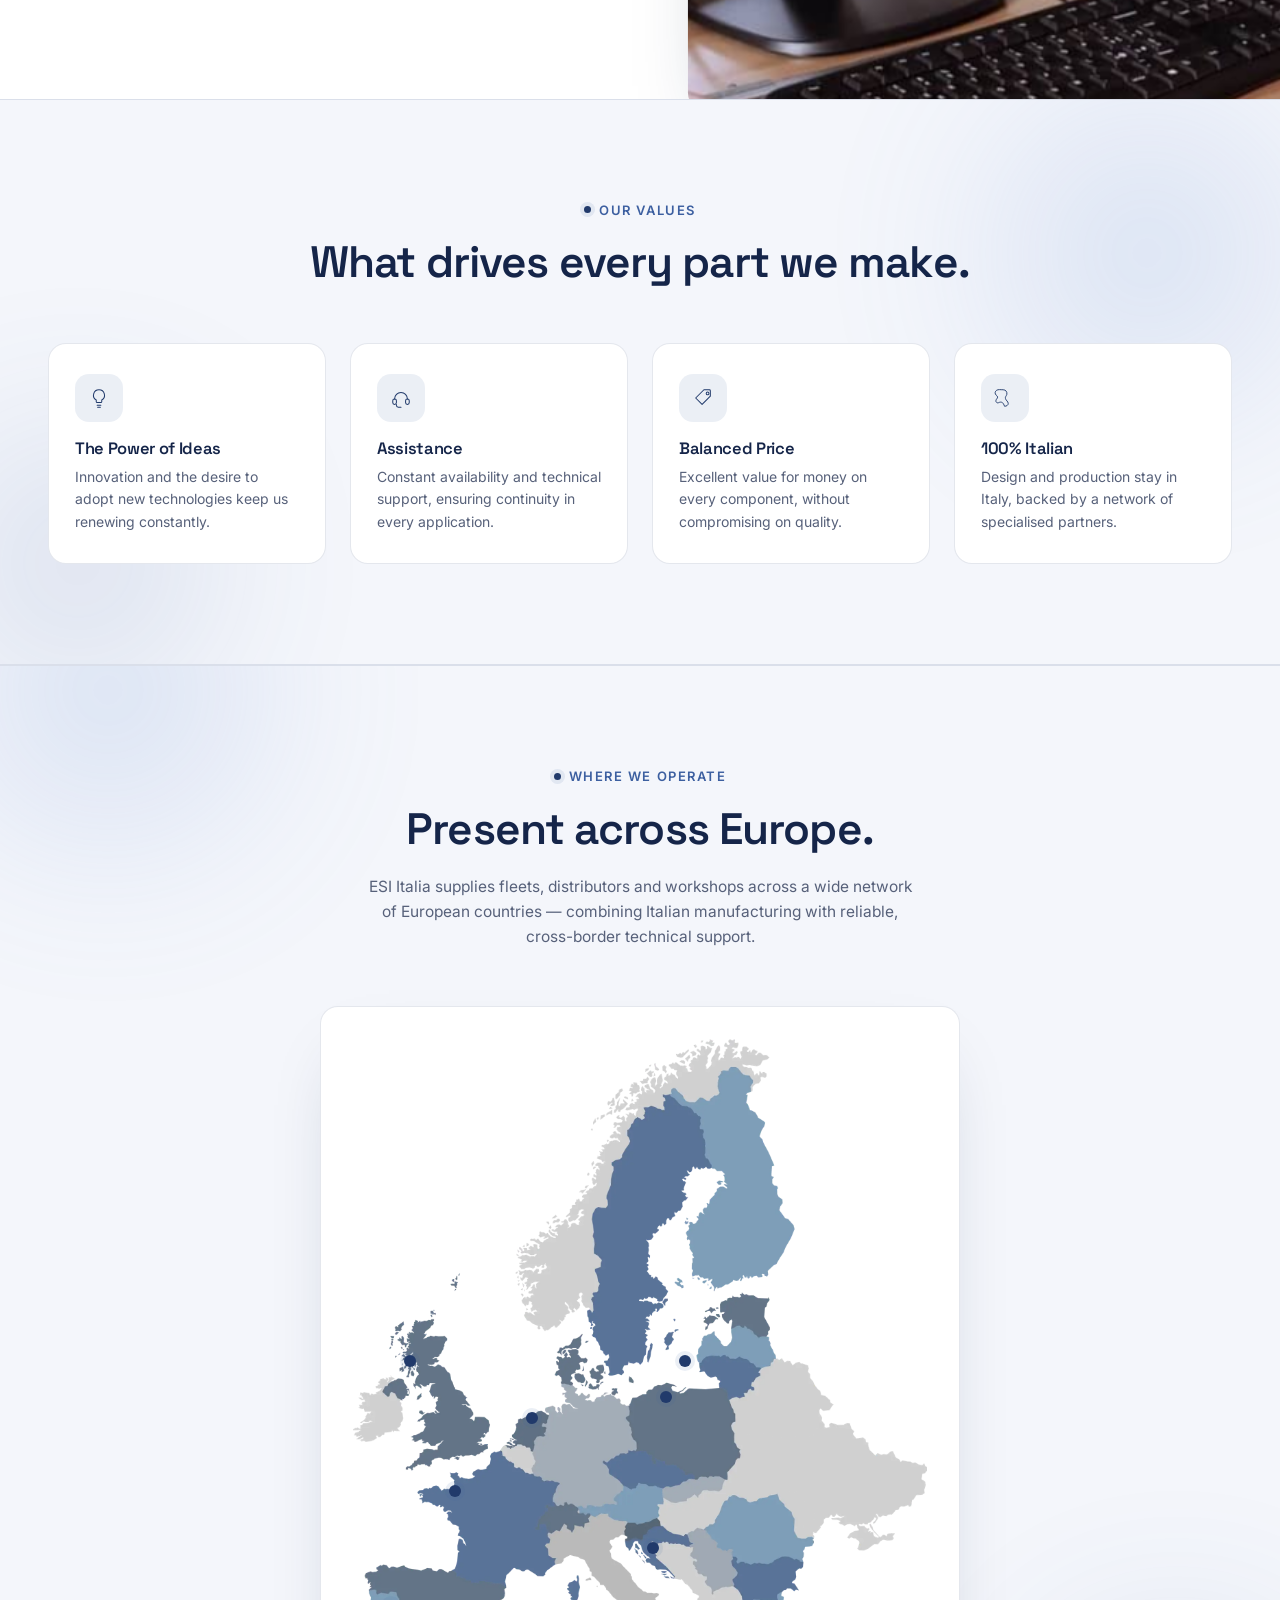
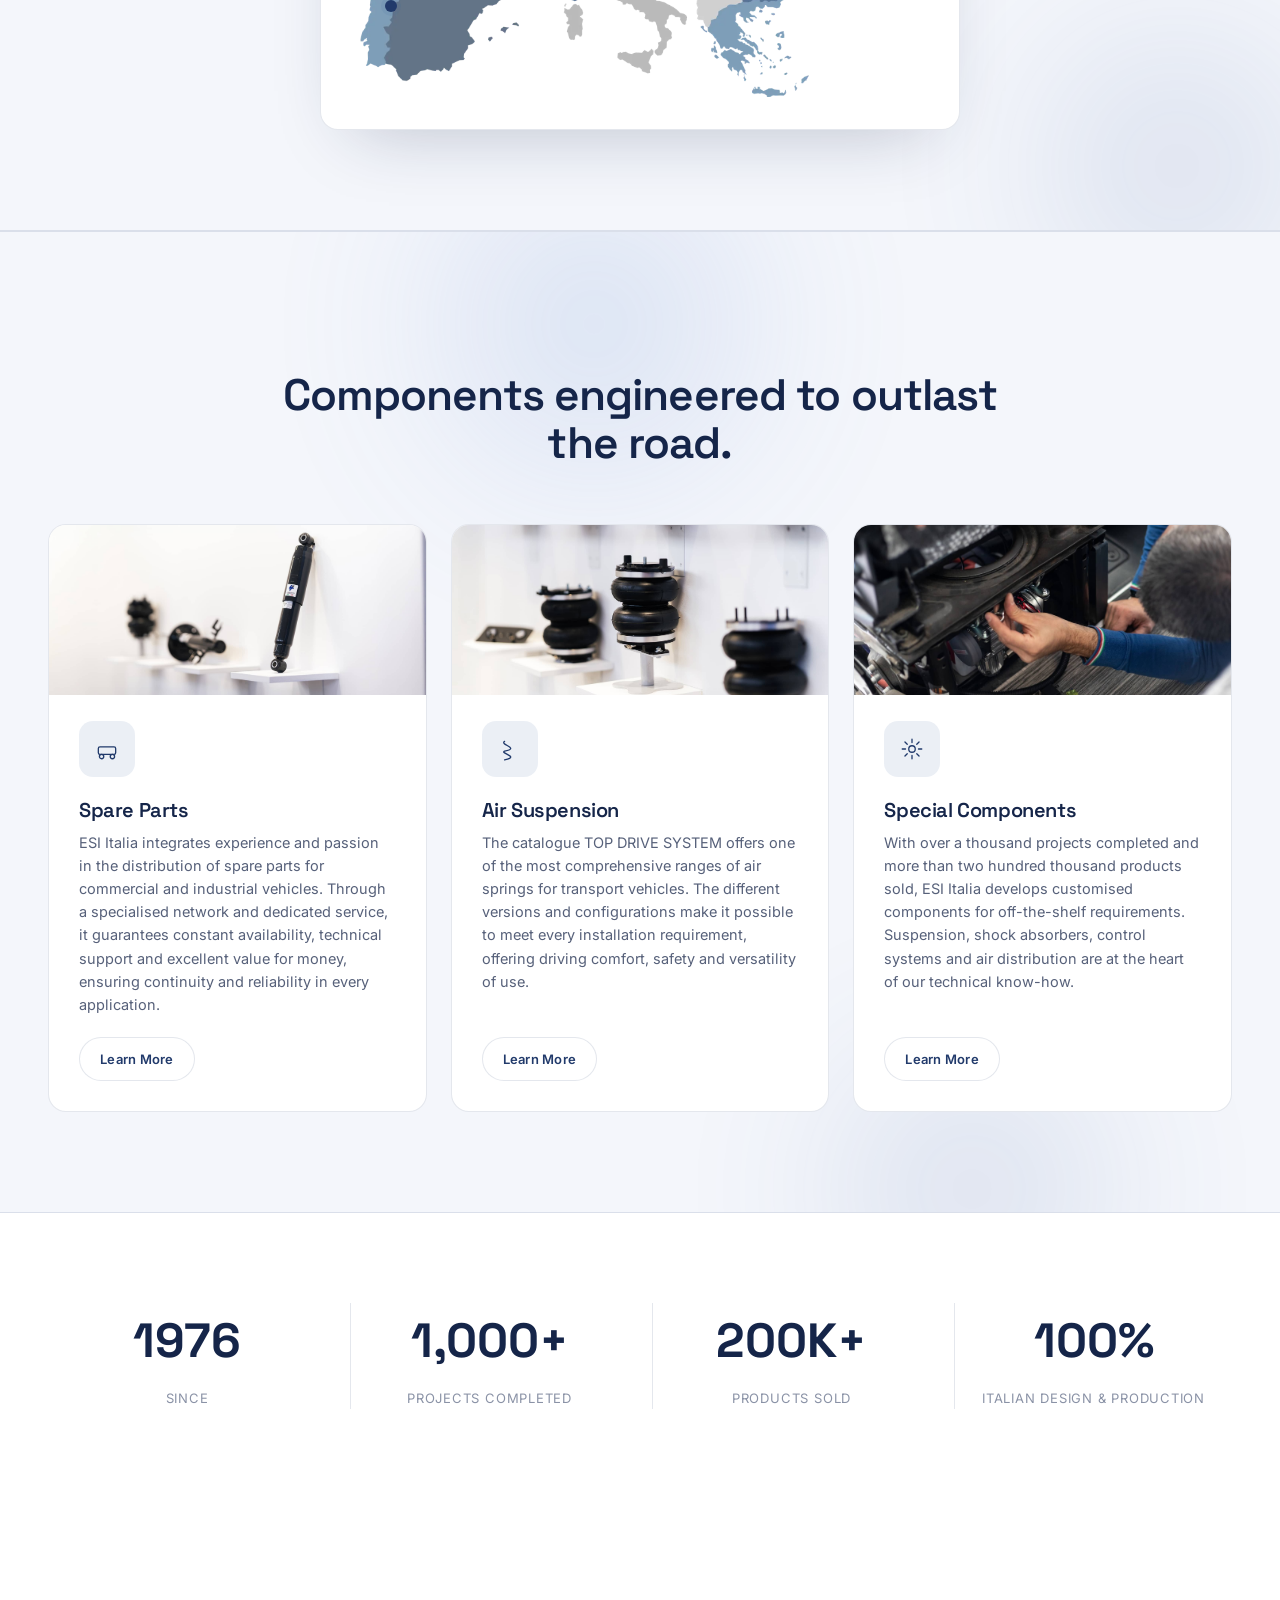
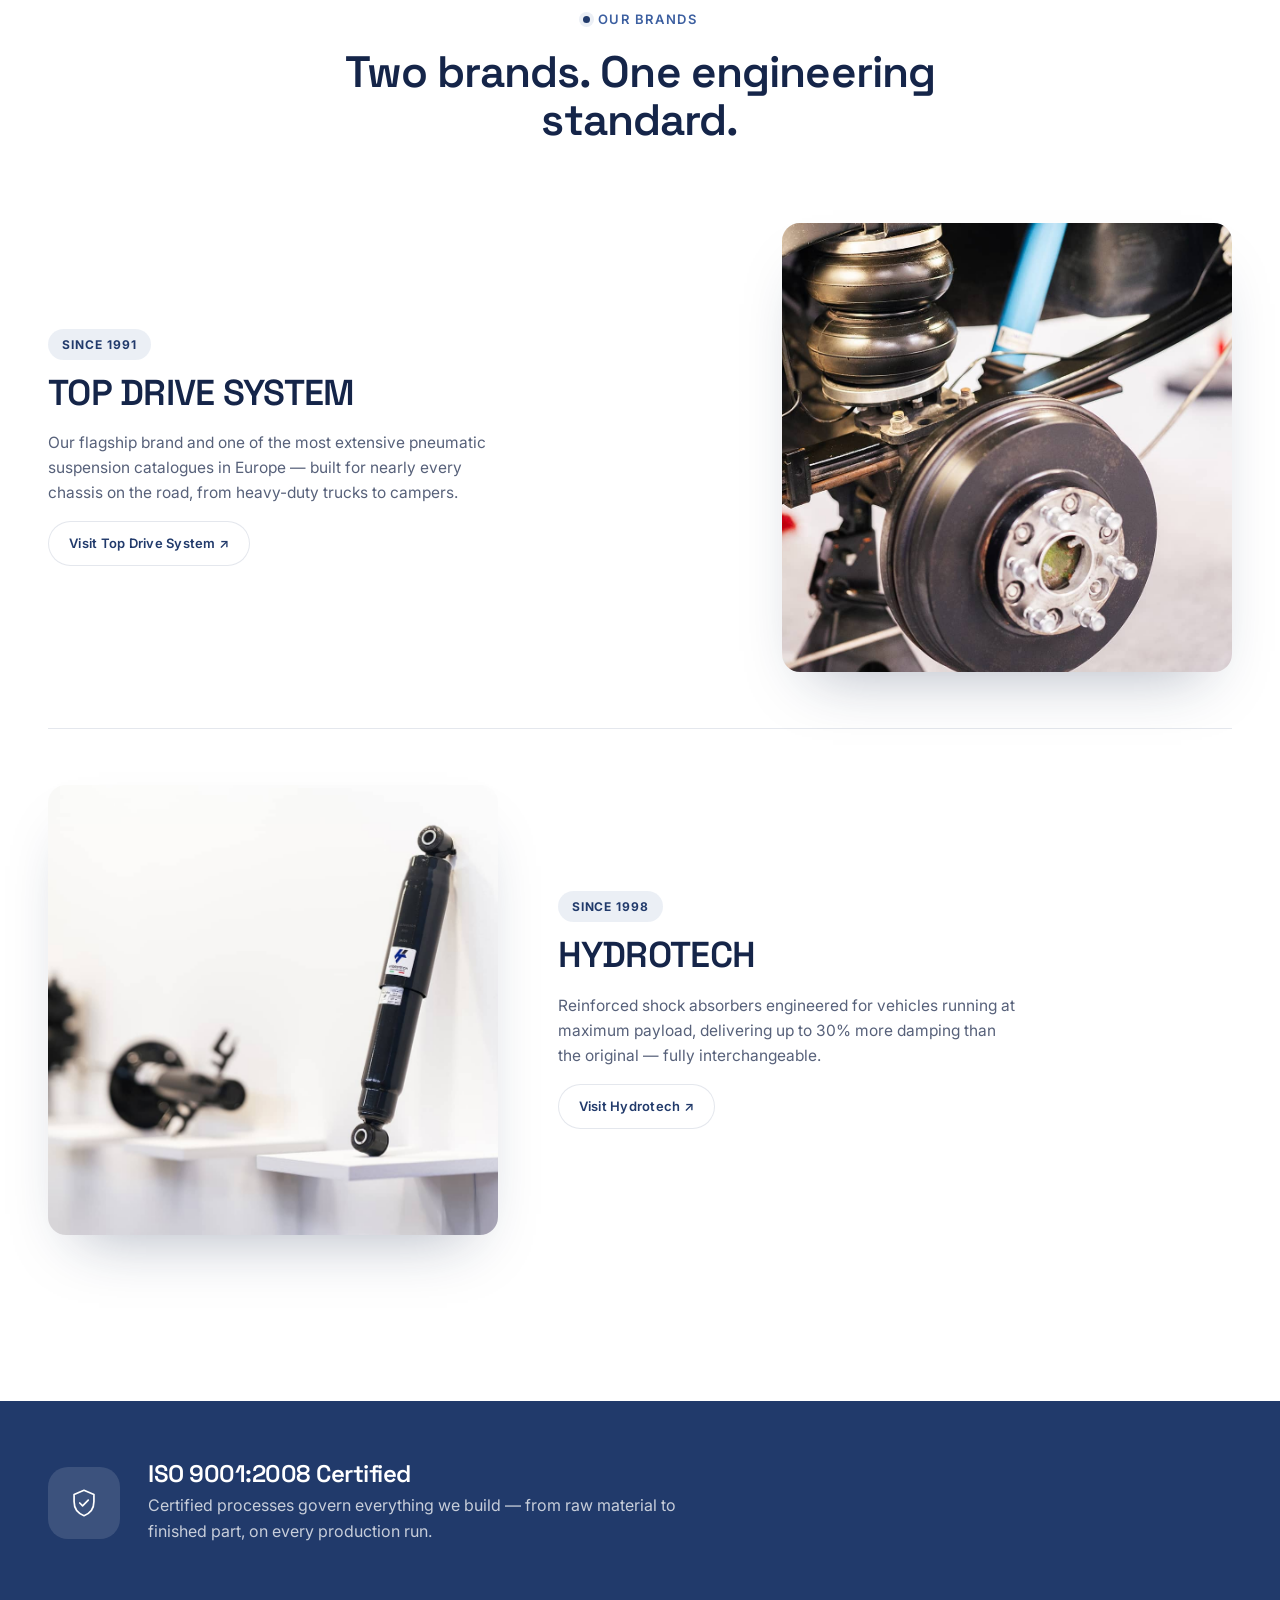
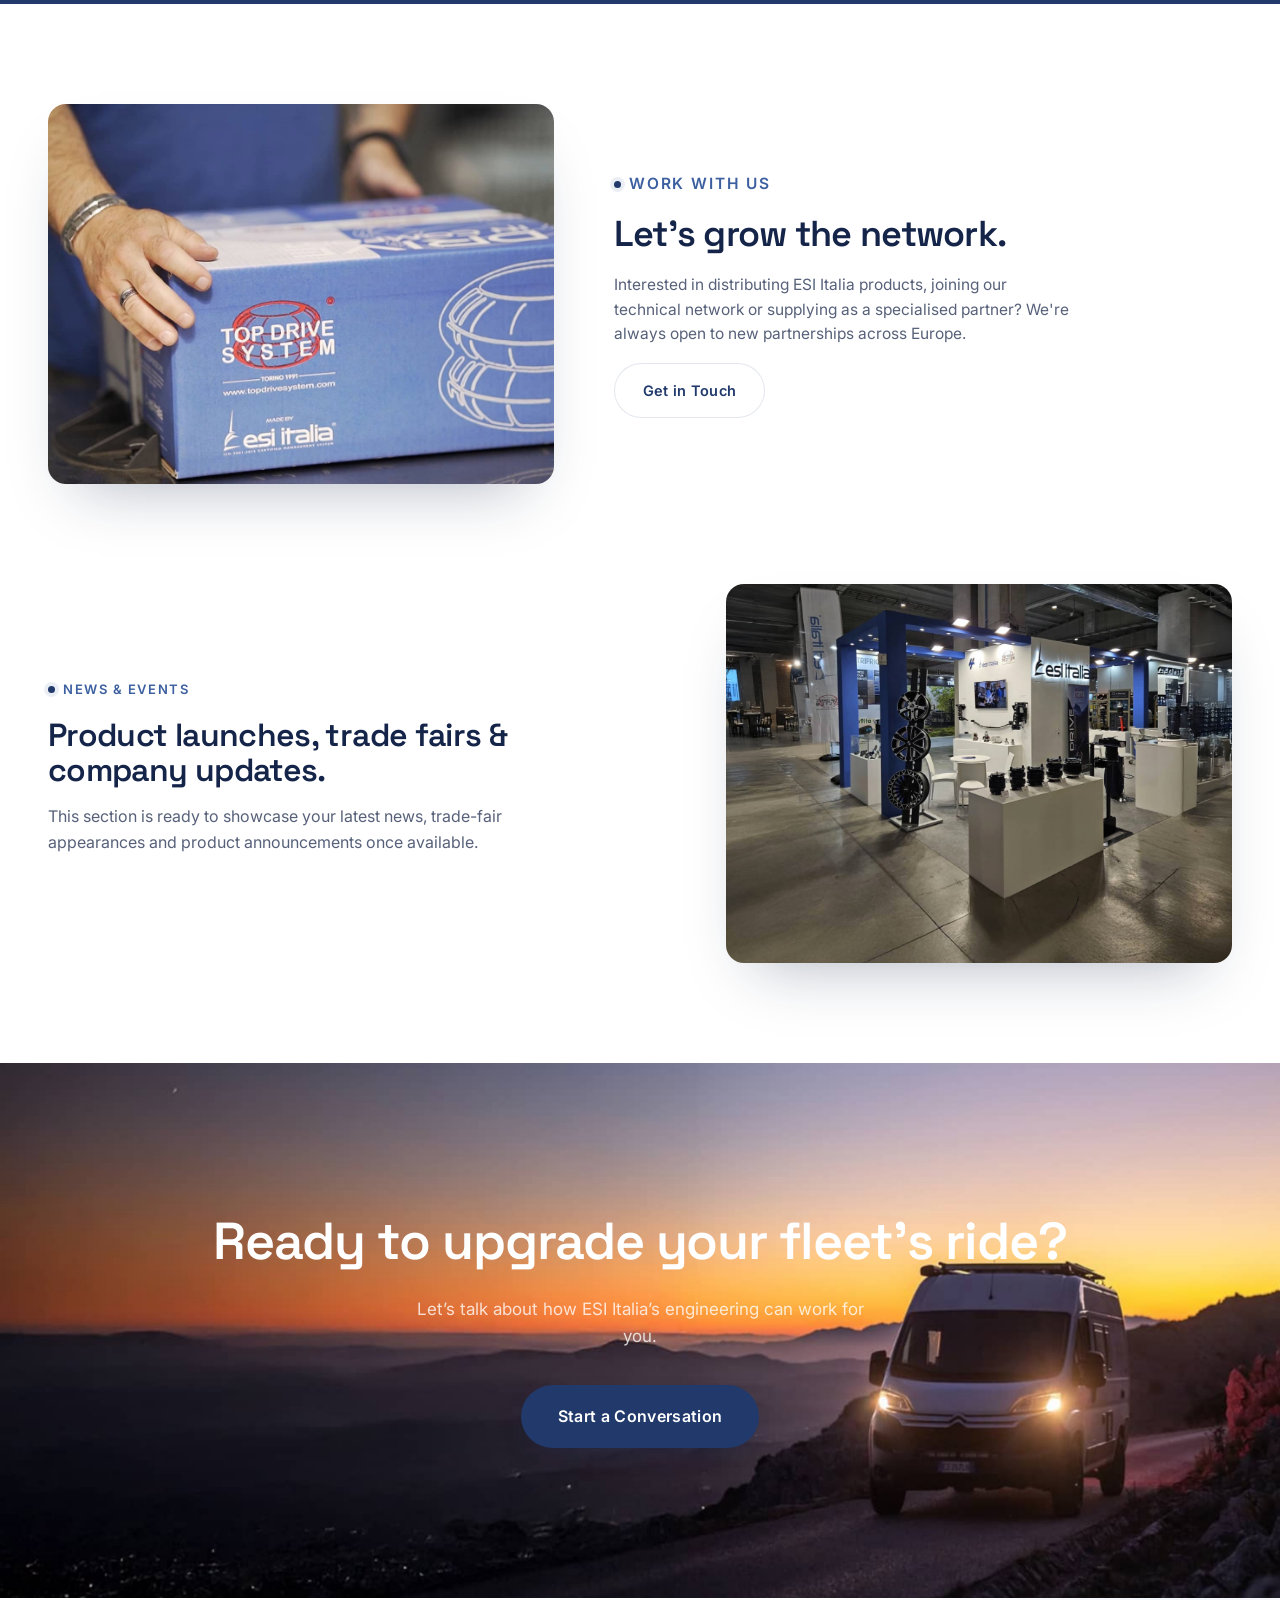
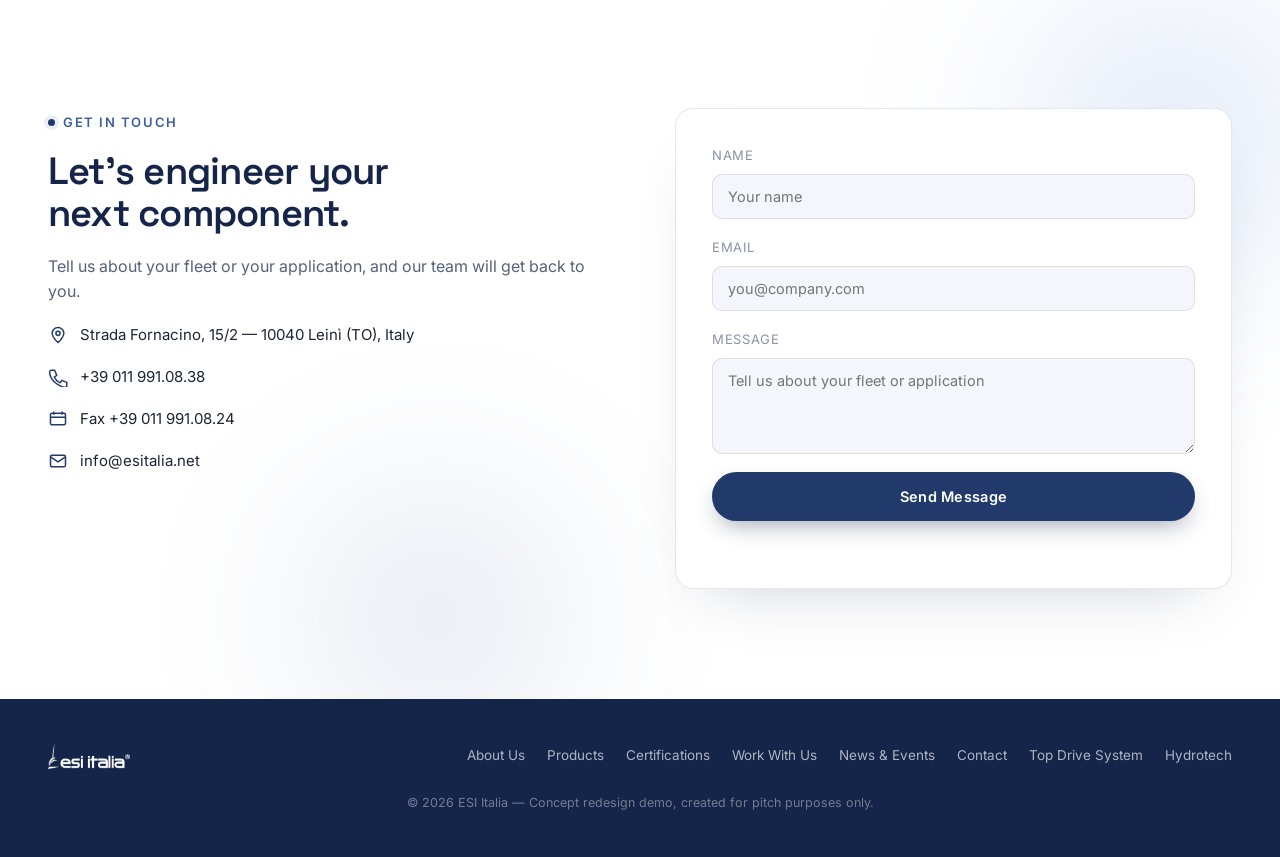
==== commit 02c68f8d: "fix(esitalia): move parallax data-speed to img on brand and news sections" ====
--- a/esitalia/index.html
+++ b/esitalia/index.html
@@ -302,8 +302,8 @@
           Europe — built for nearly every chassis on the road, from heavy-duty trucks to campers.</p>
           <a href="https://www.topdrivesystem.it/en/" target="_blank" rel="noopener" class="btn btn-ghost btn-sm magnetic"><span>Visit Top Drive System ↗</span></a>
         </div>
-        <div class="brand-visual photo reveal-right" style="--d:1" data-speed="0.08">
-          <img src="Assets/sospensione-esi-italia-come-funziona.jpg" alt="TOP DRIVE SYSTEM air suspension installed on a vehicle" loading="lazy" />
+        <div class="brand-visual photo reveal-right" style="--d:1">
+          <img src="Assets/sospensione-esi-italia-come-funziona.jpg" alt="TOP DRIVE SYSTEM air suspension installed on a vehicle" loading="lazy" data-speed="0.08" />
         </div>
       </div>
 
@@ -315,8 +315,8 @@
           delivering up to 30% more damping than the original — fully interchangeable.</p>
           <a href="https://www.hydrotech.it/en/" target="_blank" rel="noopener" class="btn btn-ghost btn-sm magnetic"><span>Visit Hydrotech ↗</span></a>
         </div>
-        <div class="brand-visual photo reveal-left" style="--d:1" data-speed="0.08">
-          <img src="Assets/esi-italia-prodotti-made-in-italy-innovativi.jpg" alt="HYDROTECH reinforced shock absorber" loading="lazy" />
+        <div class="brand-visual photo reveal-left" style="--d:1">
+          <img src="Assets/esi-italia-prodotti-made-in-italy-innovativi.jpg" alt="HYDROTECH reinforced shock absorber" loading="lazy" data-speed="0.08" />
         </div>
       </div>
     </div>
@@ -359,8 +359,8 @@
         <h2>Product launches, trade fairs &amp; company updates.</h2>
         <p class="muted">This section is ready to showcase your latest news, trade-fair appearances and product announcements once available.</p>
       </div>
-      <div class="news-photo reveal-right" style="--d:1" data-speed="0.06">
-        <img src="Assets/stand-fieristico.jpg" alt="ESI Italia and Top Drive System exhibition stand at a trade fair" loading="lazy" />
+      <div class="news-photo reveal-right" style="--d:1">
+        <img src="Assets/stand-fieristico.jpg" alt="ESI Italia and Top Drive System exhibition stand at a trade fair" loading="lazy" data-speed="0.06" />
       </div>
     </div>
   </section>
